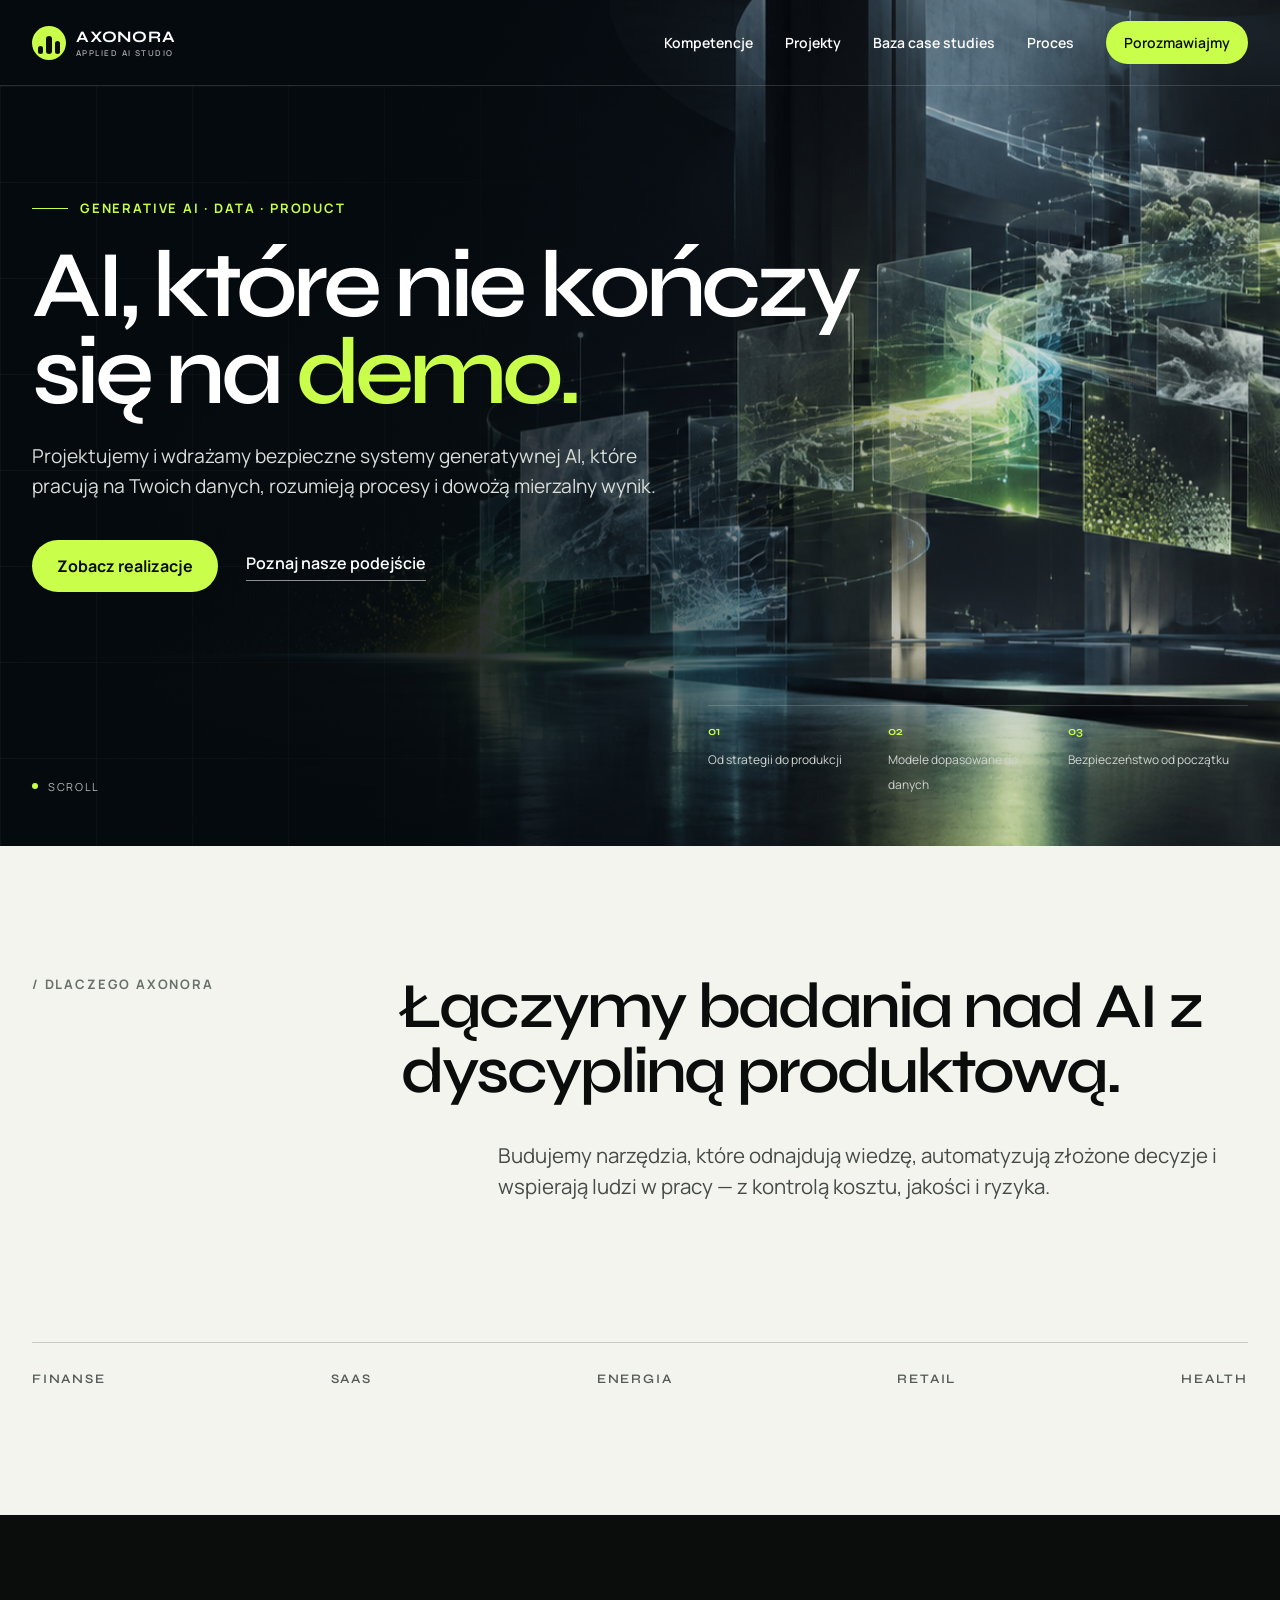
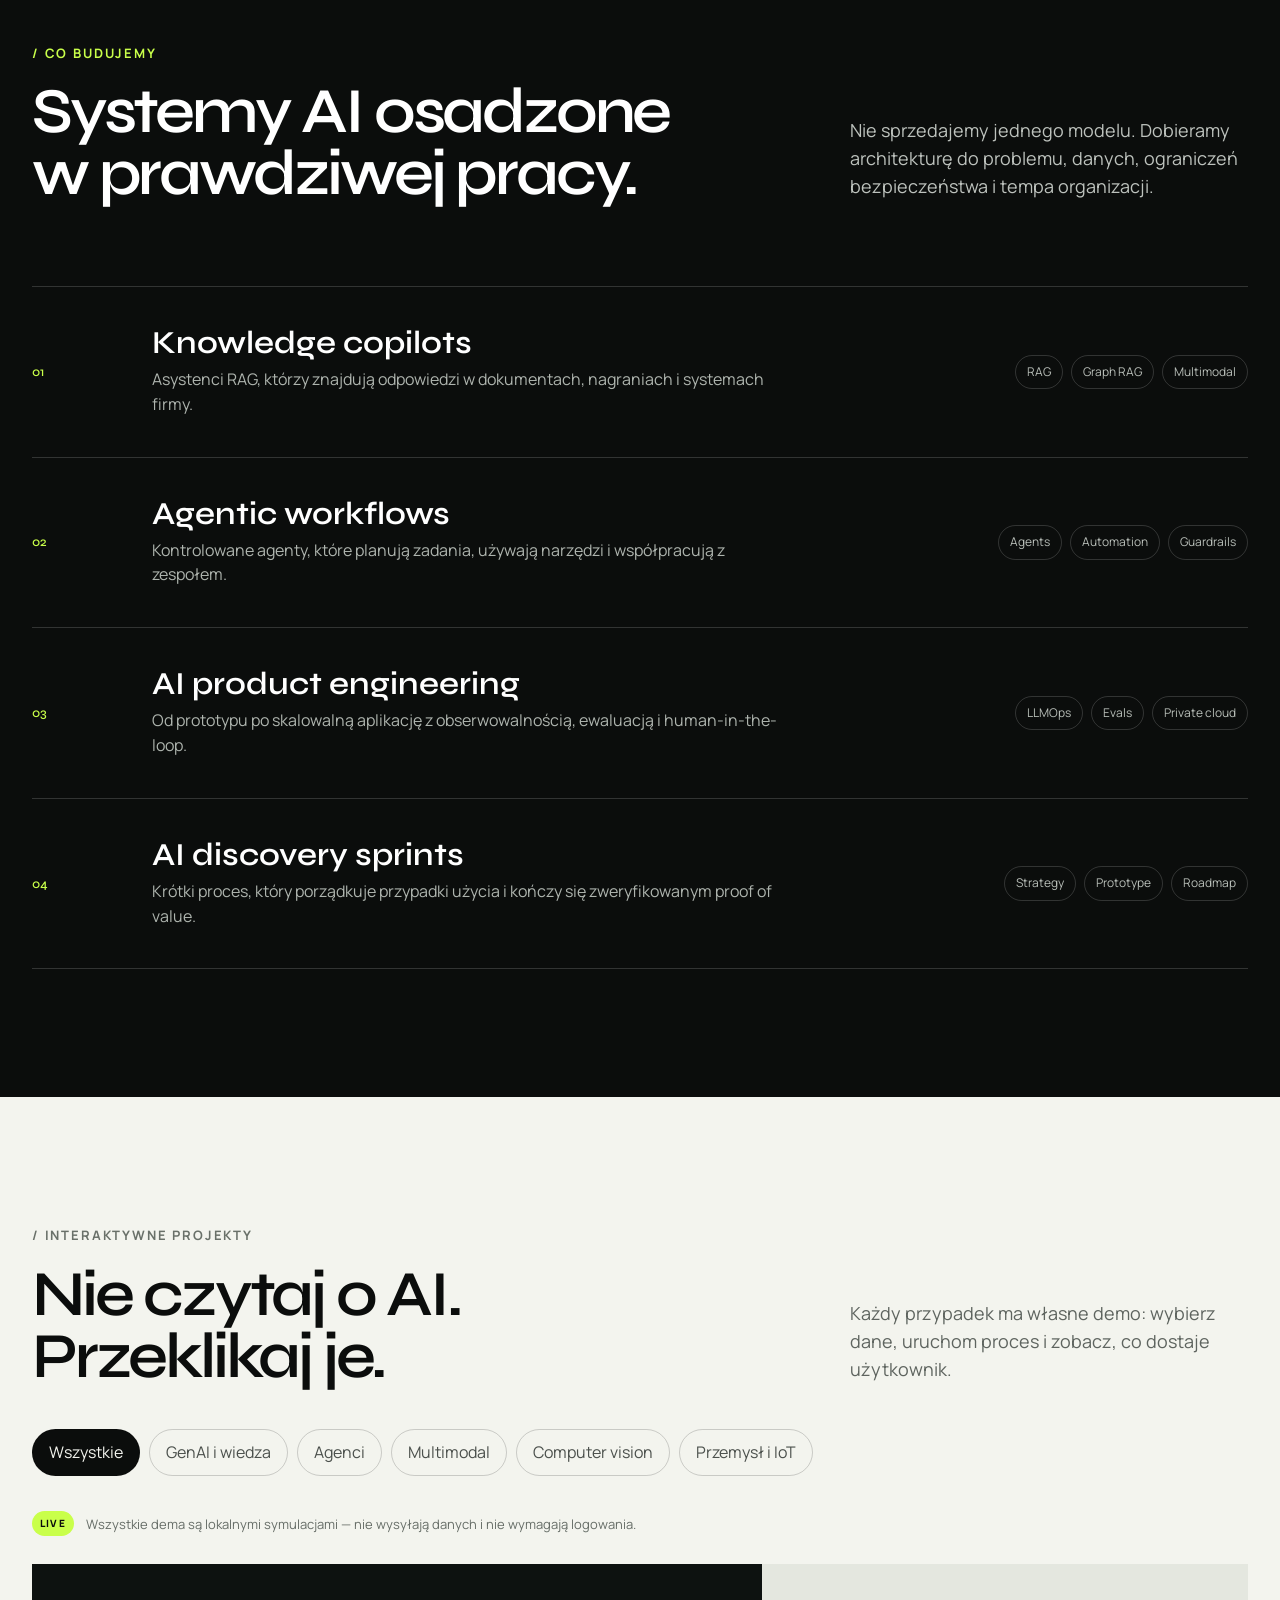
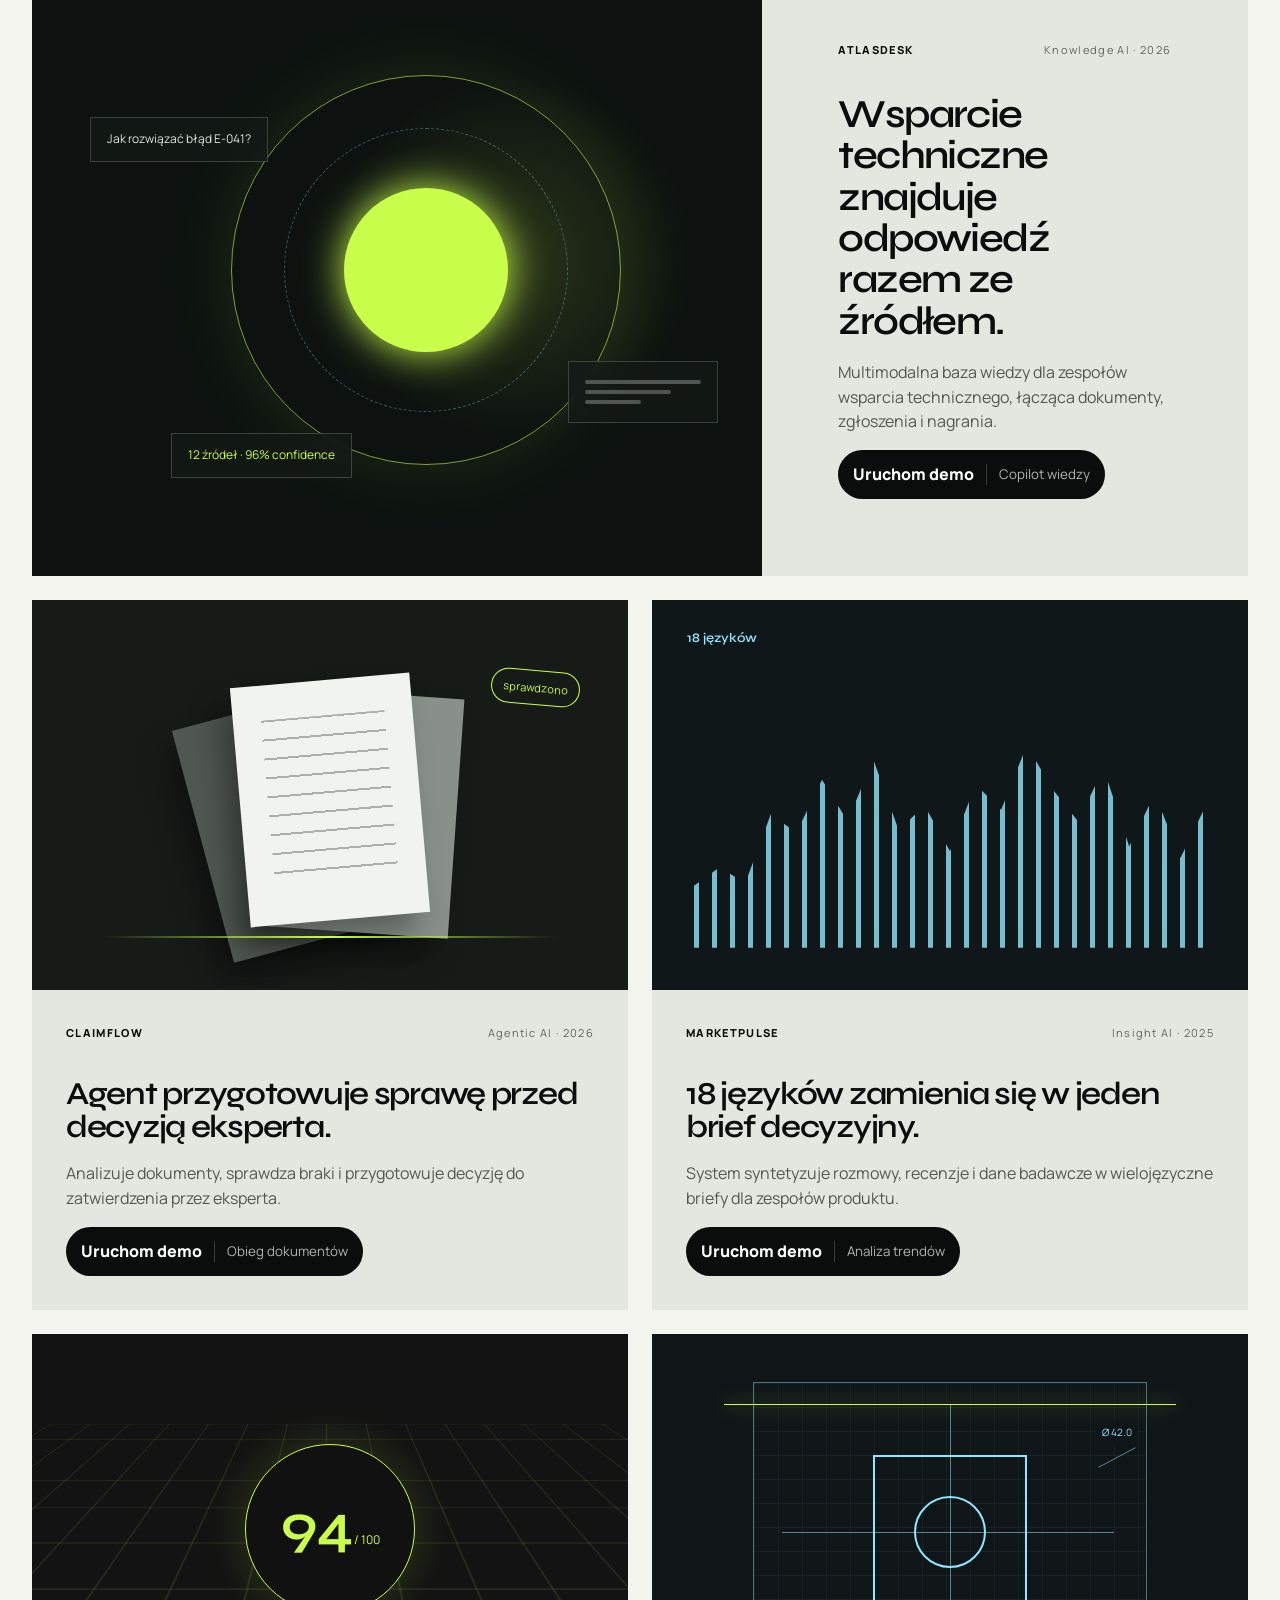
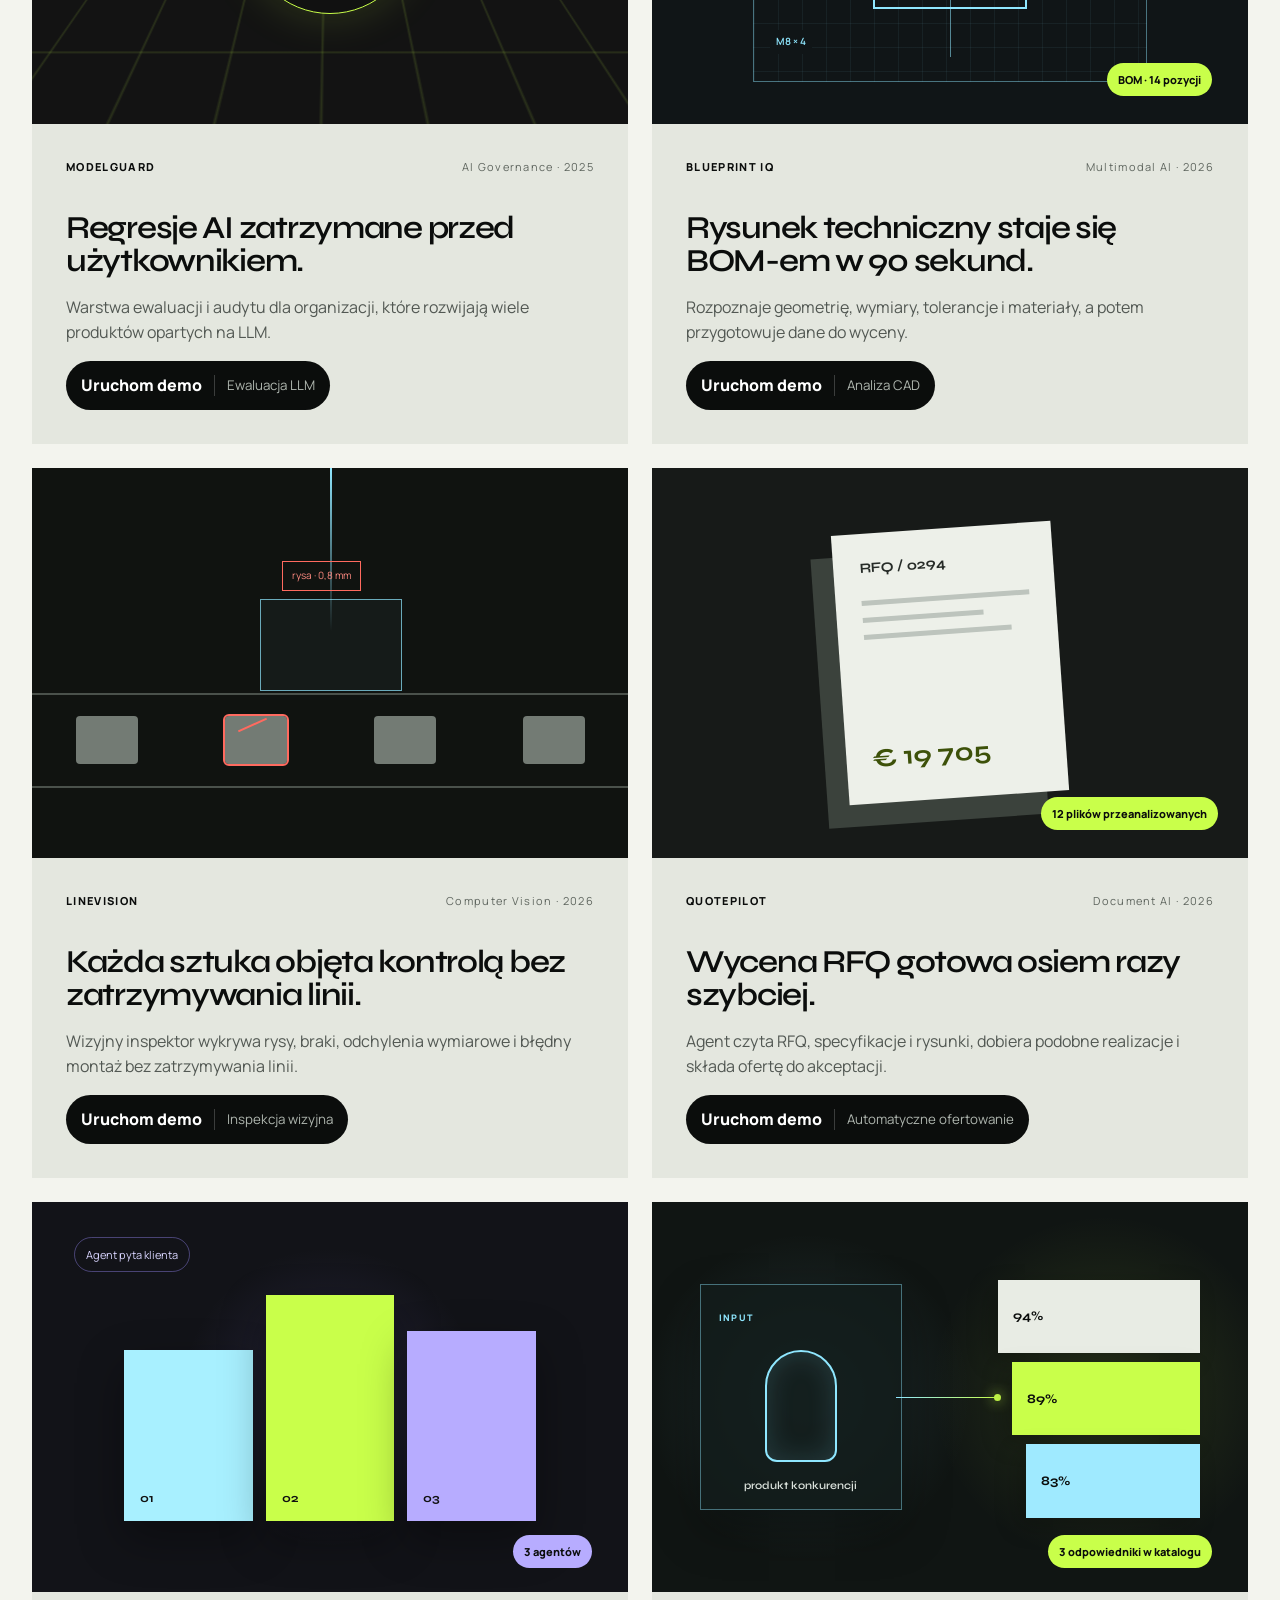
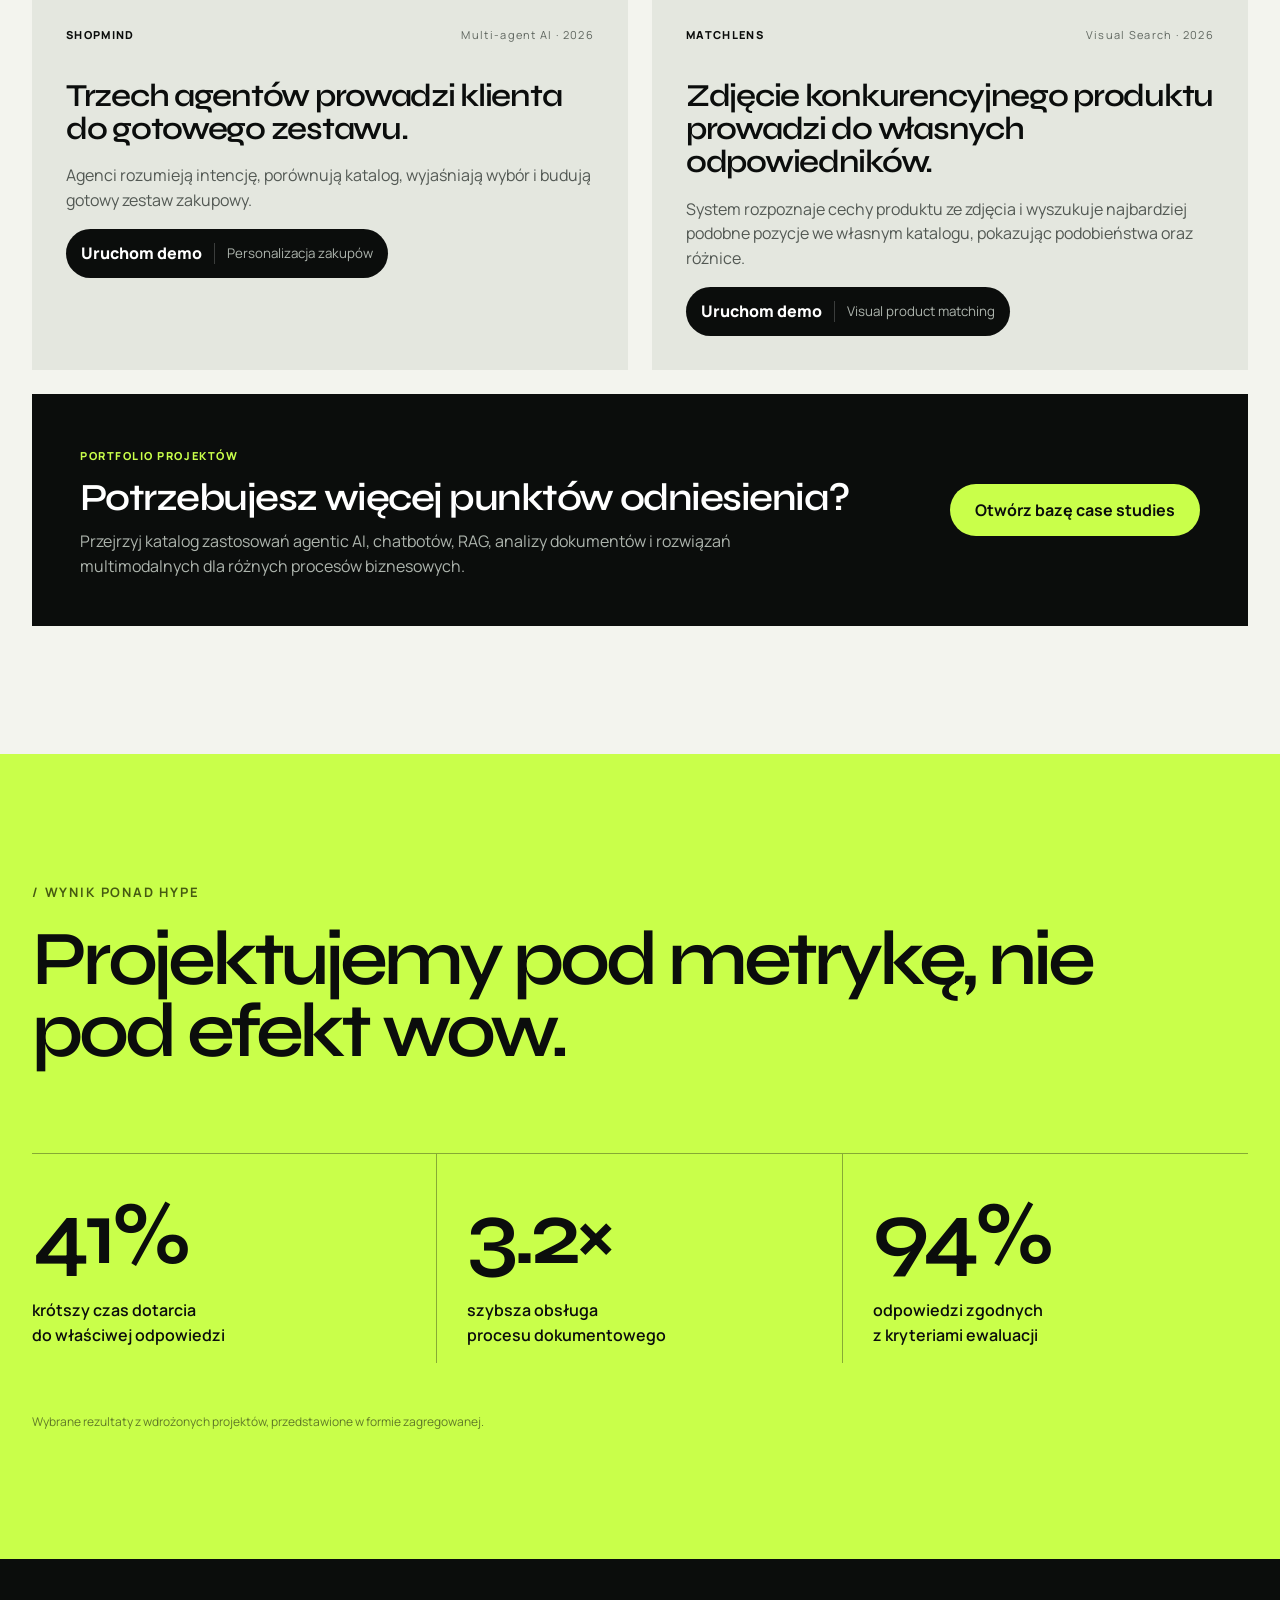
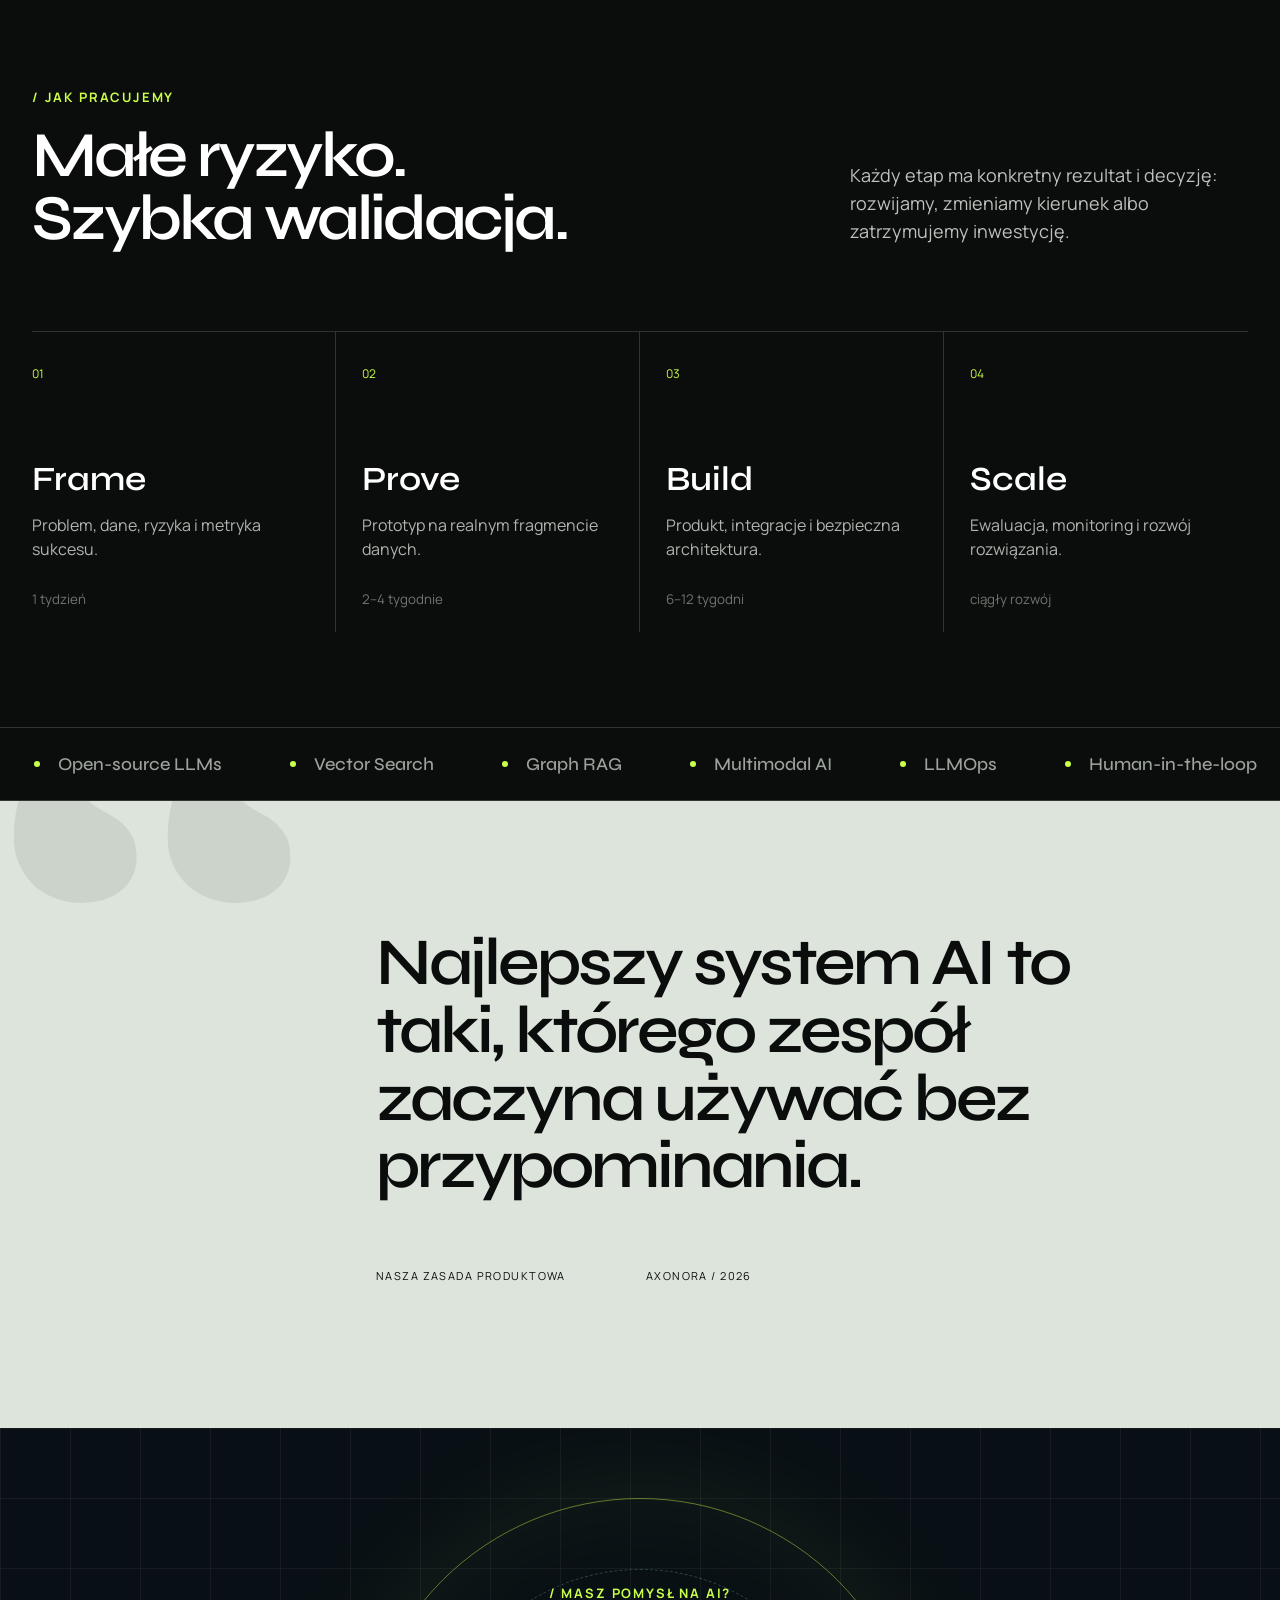
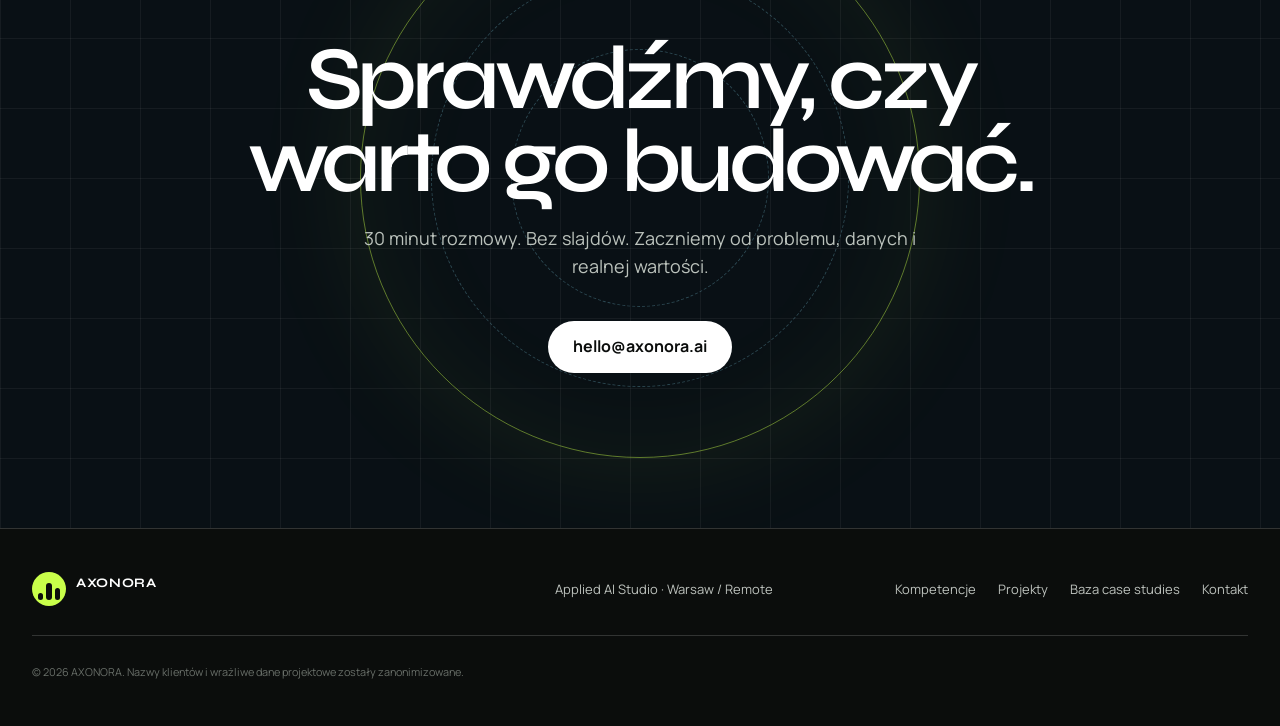
==== index.html @ bbd4395b "initial :)" ====
<!doctype html>
<html lang="pl">
  <head>
    <meta charset="UTF-8" />
    <meta name="viewport" content="width=device-width, initial-scale=1.0" />
    <meta
      name="description"
      content="AXONORA projektuje bezpieczne systemy generatywnej AI dla firm — od copilotów wiedzy po automatyzację procesów i rozwiązania multimodalne."
    />
    <meta name="theme-color" content="#0b0d0c" />
    <title>AXONORA — Applied AI Studio</title>
    <link rel="preconnect" href="https://fonts.googleapis.com" />
    <link rel="preconnect" href="https://fonts.gstatic.com" crossorigin />
    <link
      href="https://fonts.googleapis.com/css2?family=Manrope:wght@400;500;600;700&family=Syne:wght@500;600;700&display=swap"
      rel="stylesheet"
    />
    <link
      rel="icon"
      type="image/svg+xml"
      href="data:image/svg+xml,%3Csvg xmlns='http://www.w3.org/2000/svg' viewBox='0 0 64 64'%3E%3Crect width='64' height='64' rx='12' fill='%230b0d0c'/%3E%3Cpath d='M16 45 30 15h6l13 30h-9l-3-8H27l-3 8zm14-16h5l-2-7z' fill='%23c9ff4a'/%3E%3C/svg%3E"
    />
    <link rel="stylesheet" href="styles.css" />
    <script src="script.js" defer></script>
  </head>
  <body>
    <a class="skip-link" href="#main">Przejdź do treści</a>

    <header class="site-header" data-header>
      <a class="brand" href="#top" aria-label="AXONORA — strona główna">
        <span class="brand-mark" aria-hidden="true"><i></i><i></i><i></i></span>
        <span>AXONORA</span>
        <small>APPLIED AI STUDIO</small>
      </a>

      <button class="menu-toggle" type="button" aria-expanded="false" aria-controls="site-nav">
        <span class="sr-only">Otwórz menu</span>
        <span></span><span></span>
      </button>

      <nav class="site-nav" id="site-nav" aria-label="Główna nawigacja">
        <a href="#kompetencje">Kompetencje</a>
        <a href="#projekty">Projekty</a>
        <a href="case-studies/index.html">Baza case studies</a>
        <a href="#proces">Proces</a>
        <a class="nav-cta" href="#kontakt">Porozmawiajmy</a>
      </nav>
    </header>

    <main id="main">
      <section class="hero" id="top" aria-labelledby="hero-title">
        <div class="hero-image" aria-hidden="true"></div>
        <div class="hero-grid" aria-hidden="true"></div>
        <div class="hero-content">
          <p class="eyebrow"><span></span> Generative AI · Data · Product</p>
          <h1 id="hero-title">
            AI, które nie kończy się na <em>demo.</em>
          </h1>
          <p class="hero-lead">
            Projektujemy i wdrażamy bezpieczne systemy generatywnej AI, które pracują
            na Twoich danych, rozumieją procesy i dowożą mierzalny wynik.
          </p>
          <div class="hero-actions">
            <a class="button button-primary" href="#projekty">Zobacz realizacje</a>
            <a class="text-link" href="#kompetencje">Poznaj nasze podejście</a>
          </div>
        </div>
        <div class="hero-meta" aria-label="Najważniejsze informacje">
          <div><b>01</b><span>Od strategii do produkcji</span></div>
          <div><b>02</b><span>Modele dopasowane do danych</span></div>
          <div><b>03</b><span>Bezpieczeństwo od początku</span></div>
        </div>
        <a class="scroll-cue" href="#intro" aria-label="Przewiń do kolejnej sekcji">
          <span></span> Scroll
        </a>
      </section>

      <section class="intro section" id="intro">
        <div class="section-kicker reveal">/ Dlaczego AXONORA</div>
        <div class="intro-copy reveal">
          <h2>Łączymy badania nad AI z dyscypliną produktową.</h2>
          <p>
            Budujemy narzędzia, które odnajdują wiedzę, automatyzują złożone decyzje
            i wspierają ludzi w pracy — z kontrolą kosztu, jakości i ryzyka.
          </p>
        </div>
        <div class="sector-strip reveal" aria-label="Obsługiwane branże">
          <span>FINANSE</span><span>SAAS</span><span>ENERGIA</span><span>RETAIL</span><span>HEALTH</span>
        </div>
      </section>

      <section class="capabilities section section-dark" id="kompetencje">
        <div class="section-heading reveal">
          <div>
            <p class="section-kicker">/ Co budujemy</p>
            <h2>Systemy AI osadzone<br />w prawdziwej pracy.</h2>
          </div>
          <p>
            Nie sprzedajemy jednego modelu. Dobieramy architekturę do problemu,
            danych, ograniczeń bezpieczeństwa i tempa organizacji.
          </p>
        </div>

        <div class="capability-list">
          <article class="capability reveal">
            <div class="cap-number">01</div>
            <div>
              <h3>Knowledge copilots</h3>
              <p>Asystenci RAG, którzy znajdują odpowiedzi w dokumentach, nagraniach i systemach firmy.</p>
            </div>
            <ul aria-label="Technologie">
              <li>RAG</li><li>Graph RAG</li><li>Multimodal</li>
            </ul>
          </article>
          <article class="capability reveal">
            <div class="cap-number">02</div>
            <div>
              <h3>Agentic workflows</h3>
              <p>Kontrolowane agenty, które planują zadania, używają narzędzi i współpracują z zespołem.</p>
            </div>
            <ul aria-label="Technologie">
              <li>Agents</li><li>Automation</li><li>Guardrails</li>
            </ul>
          </article>
          <article class="capability reveal">
            <div class="cap-number">03</div>
            <div>
              <h3>AI product engineering</h3>
              <p>Od prototypu po skalowalną aplikację z obserwowalnością, ewaluacją i human-in-the-loop.</p>
            </div>
            <ul aria-label="Technologie">
              <li>LLMOps</li><li>Evals</li><li>Private cloud</li>
            </ul>
          </article>
          <article class="capability reveal">
            <div class="cap-number">04</div>
            <div>
              <h3>AI discovery sprints</h3>
              <p>Krótki proces, który porządkuje przypadki użycia i kończy się zweryfikowanym proof of value.</p>
            </div>
            <ul aria-label="Technologie">
              <li>Strategy</li><li>Prototype</li><li>Roadmap</li>
            </ul>
          </article>
        </div>
      </section>

      <section class="projects section" id="projekty">
        <div class="section-heading reveal">
          <div>
            <p class="section-kicker">/ Interaktywne projekty</p>
            <h2>Nie czytaj o AI.<br />Przeklikaj je.</h2>
          </div>
          <p>Każdy przypadek ma własne demo: wybierz dane, uruchom proces i zobacz, co dostaje użytkownik.</p>
        </div>

        <div class="filters reveal" role="group" aria-label="Filtry projektów">
          <button class="filter is-active" type="button" data-filter="all" aria-pressed="true">Wszystkie</button>
          <button class="filter" type="button" data-filter="knowledge" aria-pressed="false">GenAI i wiedza</button>
          <button class="filter" type="button" data-filter="automation" aria-pressed="false">Agenci</button>
          <button class="filter" type="button" data-filter="multimodal" aria-pressed="false">Multimodal</button>
          <button class="filter" type="button" data-filter="vision" aria-pressed="false">Computer vision</button>
          <button class="filter" type="button" data-filter="industrial" aria-pressed="false">Przemysł i IoT</button>
        </div>

        <div class="demo-note reveal"><span>LIVE</span> Wszystkie dema są lokalnymi symulacjami — nie wysyłają danych i nie wymagają logowania.</div>

        <div class="project-grid">
          <article class="project-card project-card-featured reveal" data-category="knowledge">
            <div class="project-visual visual-atlas" aria-hidden="true">
              <div class="visual-orbit"></div>
              <div class="visual-query">Jak rozwiązać błąd E-041?</div>
              <div class="visual-answer"><i></i><i></i><i></i></div>
              <div class="visual-source">12 źródeł · 96% confidence</div>
            </div>
            <div class="project-copy">
              <div class="project-meta"><span>ATLASDESK</span><span>Knowledge AI · 2026</span></div>
              <h3>Wsparcie techniczne znajduje odpowiedź razem ze źródłem.</h3>
              <p>Multimodalna baza wiedzy dla zespołów wsparcia technicznego, łącząca dokumenty, zgłoszenia i nagrania.</p>
              <button class="project-open" type="button" data-project="atlas"><span>Uruchom demo</span><small>Copilot wiedzy</small></button>
            </div>
          </article>

          <article class="project-card reveal" data-category="automation">
            <div class="project-visual visual-claim" aria-hidden="true">
              <div class="doc-stack"><i></i><i></i><i></i></div>
              <div class="flow-line"></div>
              <div class="approval">sprawdzono</div>
            </div>
            <div class="project-copy">
              <div class="project-meta"><span>CLAIMFLOW</span><span>Agentic AI · 2026</span></div>
              <h3>Agent przygotowuje sprawę przed decyzją eksperta.</h3>
              <p>Analizuje dokumenty, sprawdza braki i przygotowuje decyzję do zatwierdzenia przez eksperta.</p>
              <button class="project-open" type="button" data-project="claim"><span>Uruchom demo</span><small>Obieg dokumentów</small></button>
            </div>
          </article>

          <article class="project-card reveal" data-category="multimodal">
            <div class="project-visual visual-pulse" aria-hidden="true">
              <div class="pulse-bars"></div>
              <span>18 języków</span>
            </div>
            <div class="project-copy">
              <div class="project-meta"><span>MARKETPULSE</span><span>Insight AI · 2025</span></div>
              <h3>18 języków zamienia się w jeden brief decyzyjny.</h3>
              <p>System syntetyzuje rozmowy, recenzje i dane badawcze w wielojęzyczne briefy dla zespołów produktu.</p>
              <button class="project-open" type="button" data-project="pulse"><span>Uruchom demo</span><small>Analiza trendów</small></button>
            </div>
          </article>

          <article class="project-card reveal" data-category="knowledge automation">
            <div class="project-visual visual-guard" aria-hidden="true">
              <div class="guard-grid"></div>
              <div class="guard-score"><strong>94</strong><small>/ 100</small></div>
            </div>
            <div class="project-copy">
              <div class="project-meta"><span>MODELGUARD</span><span>AI Governance · 2025</span></div>
              <h3>Regresje AI zatrzymane przed użytkownikiem.</h3>
              <p>Warstwa ewaluacji i audytu dla organizacji, które rozwijają wiele produktów opartych na LLM.</p>
              <button class="project-open" type="button" data-project="guard"><span>Uruchom demo</span><small>Ewaluacja LLM</small></button>
            </div>
          </article>

          <article class="project-card reveal" data-category="multimodal industrial automation">
            <div class="project-visual visual-cad" aria-hidden="true">
              <div class="cad-sheet"><i></i><i></i><i></i><span>Ø 42.0</span><b>M8 × 4</b></div>
              <div class="cad-scan"></div>
              <div class="cad-badge">BOM · 14 pozycji</div>
            </div>
            <div class="project-copy">
              <div class="project-meta"><span>BLUEPRINT IQ</span><span>Multimodal AI · 2026</span></div>
              <h3>Rysunek techniczny staje się BOM-em w 90 sekund.</h3>
              <p>Rozpoznaje geometrię, wymiary, tolerancje i materiały, a potem przygotowuje dane do wyceny.</p>
              <button class="project-open" type="button" data-project="cad"><span>Uruchom demo</span><small>Analiza CAD</small></button>
            </div>
          </article>

          <article class="project-card reveal" data-category="vision industrial">
            <div class="project-visual visual-inspect" aria-hidden="true">
              <div class="camera-line"></div>
              <div class="conveyor"><i></i><i class="is-defect"></i><i></i><i></i></div>
              <div class="detect-box">rysa · 0,8 mm</div>
            </div>
            <div class="project-copy">
              <div class="project-meta"><span>LINEVISION</span><span>Computer Vision · 2026</span></div>
              <h3>Każda sztuka objęta kontrolą bez zatrzymywania linii.</h3>
              <p>Wizyjny inspektor wykrywa rysy, braki, odchylenia wymiarowe i błędny montaż bez zatrzymywania linii.</p>
              <button class="project-open" type="button" data-project="vision"><span>Uruchom demo</span><small>Inspekcja wizyjna</small></button>
            </div>
          </article>

          <article class="project-card reveal" data-category="automation multimodal industrial">
            <div class="project-visual visual-quote" aria-hidden="true">
              <div class="quote-doc"><b>RFQ / 0294</b><i></i><i></i><i></i><span>€ 19 705</span></div>
              <div class="quote-chip">12 plików przeanalizowanych</div>
            </div>
            <div class="project-copy">
              <div class="project-meta"><span>QUOTEPILOT</span><span>Document AI · 2026</span></div>
              <h3>Wycena RFQ gotowa osiem razy szybciej.</h3>
              <p>Agent czyta RFQ, specyfikacje i rysunki, dobiera podobne realizacje i składa ofertę do akceptacji.</p>
              <button class="project-open" type="button" data-project="quote"><span>Uruchom demo</span><small>Automatyczne ofertowanie</small></button>
            </div>
          </article>

          <article class="project-card reveal" data-category="automation knowledge">
            <div class="project-visual visual-commerce" aria-hidden="true">
              <div class="persona">Agent pyta klienta</div>
              <div class="product-stack"><i>01</i><i>02</i><i>03</i></div>
              <div class="match-pill">3 agentów</div>
            </div>
            <div class="project-copy">
              <div class="project-meta"><span>SHOPMIND</span><span>Multi-agent AI · 2026</span></div>
              <h3>Trzech agentów prowadzi klienta do gotowego zestawu.</h3>
              <p>Agenci rozumieją intencję, porównują katalog, wyjaśniają wybór i budują gotowy zestaw zakupowy.</p>
              <button class="project-open" type="button" data-project="commerce"><span>Uruchom demo</span><small>Personalizacja zakupów</small></button>
            </div>
          </article>

          <article class="project-card reveal" data-category="multimodal vision automation">
            <div class="project-visual visual-match" aria-hidden="true">
              <div class="match-input-card"><span>INPUT</span><i></i><b>produkt konkurencji</b></div>
              <div class="match-connector"></div>
              <div class="match-result-stack"><i>94%</i><i>89%</i><i>83%</i></div>
              <div class="match-badge">3 odpowiedniki w katalogu</div>
            </div>
            <div class="project-copy">
              <div class="project-meta"><span>MATCHLENS</span><span>Visual Search · 2026</span></div>
              <h3>Zdjęcie konkurencyjnego produktu prowadzi do własnych odpowiedników.</h3>
              <p>System rozpoznaje cechy produktu ze zdjęcia i wyszukuje najbardziej podobne pozycje we własnym katalogu, pokazując podobieństwa oraz różnice.</p>
              <button class="project-open" type="button" data-project="match"><span>Uruchom demo</span><small>Visual product matching</small></button>
            </div>
          </article>
        </div>

        <div class="case-library-cta reveal">
          <div>
            <span>PORTFOLIO PROJEKTÓW</span>
            <h3>Potrzebujesz więcej punktów odniesienia?</h3>
            <p>Przejrzyj katalog zastosowań agentic AI, chatbotów, RAG, analizy dokumentów i rozwiązań multimodalnych dla różnych procesów biznesowych.</p>
          </div>
          <a class="button button-primary" href="case-studies/index.html">Otwórz bazę case studies</a>
        </div>
      </section>

      <section class="metrics section section-acid" aria-labelledby="metrics-title">
        <p class="section-kicker reveal">/ Wynik ponad hype</p>
        <h2 id="metrics-title" class="reveal">Projektujemy pod metrykę, nie pod efekt wow.</h2>
        <div class="metric-grid">
          <div class="metric reveal"><strong data-count="41" data-suffix="%">0</strong><span>krótszy czas dotarcia<br />do właściwej odpowiedzi</span></div>
          <div class="metric reveal"><strong data-count="3.2" data-suffix="×">0</strong><span>szybsza obsługa<br />procesu dokumentowego</span></div>
          <div class="metric reveal"><strong data-count="94" data-suffix="%">0</strong><span>odpowiedzi zgodnych<br />z kryteriami ewaluacji</span></div>
        </div>
        <p class="metrics-note">Wybrane rezultaty z wdrożonych projektów, przedstawione w formie zagregowanej.</p>
      </section>

      <section class="process section section-dark" id="proces">
        <div class="section-heading reveal">
          <div>
            <p class="section-kicker">/ Jak pracujemy</p>
            <h2>Małe ryzyko.<br />Szybka walidacja.</h2>
          </div>
          <p>Każdy etap ma konkretny rezultat i decyzję: rozwijamy, zmieniamy kierunek albo zatrzymujemy inwestycję.</p>
        </div>

        <ol class="process-track">
          <li class="reveal"><span>01</span><h3>Frame</h3><p>Problem, dane, ryzyka i metryka sukcesu.</p><small>1 tydzień</small></li>
          <li class="reveal"><span>02</span><h3>Prove</h3><p>Prototyp na realnym fragmencie danych.</p><small>2–4 tygodnie</small></li>
          <li class="reveal"><span>03</span><h3>Build</h3><p>Produkt, integracje i bezpieczna architektura.</p><small>6–12 tygodni</small></li>
          <li class="reveal"><span>04</span><h3>Scale</h3><p>Ewaluacja, monitoring i rozwój rozwiązania.</p><small>ciągły rozwój</small></li>
        </ol>

        <div class="tech-marquee" aria-label="Technologie">
          <div>
            <span>Open-source LLMs</span><span>Vector Search</span><span>Graph RAG</span><span>Multimodal AI</span><span>LLMOps</span><span>Human-in-the-loop</span>
            <span aria-hidden="true">Open-source LLMs</span><span aria-hidden="true">Vector Search</span><span aria-hidden="true">Graph RAG</span><span aria-hidden="true">Multimodal AI</span><span aria-hidden="true">LLMOps</span><span aria-hidden="true">Human-in-the-loop</span>
          </div>
        </div>
      </section>

      <section class="quote section">
        <div class="quote-mark" aria-hidden="true">“</div>
        <blockquote class="reveal">
          <p>Najlepszy system AI to taki, którego zespół zaczyna używać bez przypominania.</p>
          <footer>
            <span>NASZA ZASADA PRODUKTOWA</span>
            <span>AXONORA / 2026</span>
          </footer>
        </blockquote>
      </section>

      <section class="contact section" id="kontakt">
        <div class="contact-orb" aria-hidden="true"></div>
        <p class="section-kicker reveal">/ Masz pomysł na AI?</p>
        <h2 class="reveal">Sprawdźmy, czy<br />warto go budować.</h2>
        <p class="contact-lead reveal">30 minut rozmowy. Bez slajdów. Zaczniemy od problemu, danych i realnej wartości.</p>
        <a class="button button-light reveal" href="mailto:hello@axonora.ai?subject=Projekt%20AI">hello@axonora.ai</a>
      </section>
    </main>

    <footer class="site-footer">
      <a class="brand brand-footer" href="#top" aria-label="AXONORA — do góry strony">
        <span class="brand-mark" aria-hidden="true"><i></i><i></i><i></i></span>
        <span>AXONORA</span>
      </a>
      <p>Applied AI Studio · Warsaw / Remote</p>
      <div><a href="#kompetencje">Kompetencje</a><a href="#projekty">Projekty</a><a href="case-studies/index.html">Baza case studies</a><a href="mailto:hello@axonora.ai">Kontakt</a></div>
      <small>© <span data-year></span> AXONORA. Nazwy klientów i wrażliwe dane projektowe zostały zanonimizowane.</small>
    </footer>

    <dialog class="project-dialog" aria-labelledby="dialog-title">
      <button class="dialog-close" type="button" aria-label="Zamknij demo">×</button>
      <div class="dialog-shell">
        <aside class="dialog-story">
          <div class="dialog-label">CASE STUDY</div>
          <div class="dialog-product" data-dialog-product></div>
          <h2 id="dialog-title"></h2>
          <p class="dialog-client" data-dialog-client></p>
          <p class="dialog-summary"></p>
          <div class="dialog-impact"><span>REZULTAT PROJEKTU</span><strong data-dialog-result></strong></div>
          <button class="demo-jump" type="button">Przejdź do interaktywnego demo</button>
          <div class="dialog-columns">
            <div><span>WYZWANIE</span><p data-dialog-challenge></p></div>
            <div><span>PODEJŚCIE</span><p data-dialog-solution></p></div>
          </div>
          <article class="case-narrative" data-dialog-story></article>
          <div class="dialog-tech-label">TECHNOLOGIE I MECHANIZMY</div>
          <div class="dialog-tags" data-dialog-tags></div>
        </aside>
        <section class="demo-workspace" aria-label="Obszar demonstracyjny">
          <div class="demo-workspace-head">
            <div><span class="demo-live-dot"></span> DEMO LOKALNE</div>
            <small>Symulacja · bez wysyłania danych</small>
          </div>
          <div class="demo-stage" data-demo-stage></div>
        </section>
      </div>
    </dialog>
  </body>
</html>
---- styles.css ----
:root {
  --ink: #0b0d0c;
  --ink-2: #141715;
  --paper: #f3f4ee;
  --white: #ffffff;
  --muted: #a9aea9;
  --line: rgba(255, 255, 255, 0.16);
  --line-dark: rgba(11, 13, 12, 0.18);
  --acid: #c9ff4a;
  --cyan: #8fe7ff;
  --violet: #9b8cff;
  --display: "Syne", sans-serif;
  --body: "Manrope", sans-serif;
  --page: min(1440px, calc(100vw - 64px));
}

* { box-sizing: border-box; }
html { scroll-behavior: smooth; overflow-x: clip; }
body {
  margin: 0;
  color: var(--ink);
  background: var(--paper);
  font-family: var(--body);
  font-size: 16px;
  line-height: 1.55;
  overflow-x: hidden;
}
body.menu-open { overflow: hidden; }
button, a { -webkit-tap-highlight-color: transparent; }
button { font: inherit; }
a { color: inherit; text-decoration: none; }
p, h1, h2, h3, blockquote { margin-top: 0; }
.sr-only { position: absolute; width: 1px; height: 1px; padding: 0; margin: -1px; overflow: hidden; clip: rect(0,0,0,0); white-space: nowrap; border: 0; }
.skip-link { position: fixed; top: 10px; left: 10px; z-index: 999; padding: 10px 16px; background: var(--acid); transform: translateY(-150%); }
.skip-link:focus { transform: translateY(0); }

.site-header {
  position: fixed;
  inset: 0 0 auto;
  z-index: 100;
  height: 86px;
  display: flex;
  align-items: center;
  justify-content: space-between;
  padding: 0 max(32px, calc((100vw - 1440px) / 2));
  color: var(--white);
  border-bottom: 1px solid rgba(255,255,255,.14);
  transition: background .3s, color .3s, height .3s, border-color .3s;
}
.site-header.is-scrolled { height: 68px; color: var(--ink); background: rgba(243,244,238,.94); backdrop-filter: blur(16px); border-color: var(--line-dark); }
.brand { display: grid; grid-template-columns: 34px auto; grid-template-rows: 20px 11px; column-gap: 10px; align-items: center; font-family: var(--display); font-weight: 700; letter-spacing: .05em; }
.brand > span:nth-child(2) { line-height: 1; }
.brand small { grid-column: 2; font: 600 8px/1 var(--body); letter-spacing: .18em; opacity: .65; }
.brand-mark { grid-row: 1 / 3; width: 34px; height: 34px; display: grid; grid-template-columns: repeat(3, 1fr); align-items: end; gap: 3px; padding: 6px; background: var(--acid); border-radius: 50%; }
.brand-mark i { display: block; background: var(--ink); border-radius: 4px; }
.brand-mark i:nth-child(1) { height: 35%; }.brand-mark i:nth-child(2) { height: 80%; }.brand-mark i:nth-child(3) { height: 55%; }
.site-nav { display: flex; align-items: center; gap: 32px; font-size: 14px; font-weight: 600; }
.site-nav a { position: relative; }
.site-nav a:not(.nav-cta)::after { content: ""; position: absolute; left: 0; right: 100%; bottom: -6px; height: 1px; background: currentColor; transition: right .25s; }
.site-nav a:hover::after, .site-nav a:focus-visible::after { right: 0; }
.nav-cta { padding: 11px 18px; color: var(--ink); background: var(--acid); border-radius: 999px; }
.menu-toggle { display: none; border: 0; background: transparent; color: inherit; }

.hero { position: relative; min-height: 790px; height: min(94vh, 940px); color: var(--white); background: #091015; overflow: hidden; }
.hero-image { position: absolute; inset: 0; background: linear-gradient(90deg, rgba(5,10,14,.98) 0%, rgba(5,10,14,.86) 37%, rgba(5,10,14,.15) 74%), url("assets/ai-lattice-hero.png") center/cover no-repeat; transform: scale(1.025); animation: hero-in 1.4s cubic-bezier(.2,.8,.2,1) both; }
.hero-grid { position: absolute; inset: 86px 0 0; opacity: .13; background-image: linear-gradient(rgba(255,255,255,.3) 1px, transparent 1px), linear-gradient(90deg, rgba(255,255,255,.3) 1px, transparent 1px); background-size: 96px 96px; mask-image: linear-gradient(90deg, #000, transparent 60%); }
.hero-content { position: relative; z-index: 2; width: var(--page); margin: 0 auto; padding-top: clamp(180px, 22vh, 250px); }
.eyebrow, .section-kicker { font-size: 13px; font-weight: 700; letter-spacing: .14em; text-transform: uppercase; }
.eyebrow { display: flex; align-items: center; gap: 12px; color: var(--acid); }
.eyebrow span { width: 36px; height: 1px; background: currentColor; }
.hero h1 { max-width: 900px; margin: 24px 0 26px; font: 600 clamp(56px, 7.4vw, 112px)/.92 var(--display); letter-spacing: -.055em; }
.hero h1 em { color: var(--acid); font-style: normal; }
.hero-lead { max-width: 640px; color: #d8ddd8; font-size: clamp(17px, 1.5vw, 21px); }
.hero-actions { display: flex; align-items: center; gap: 28px; margin-top: 38px; }
.button { display: inline-flex; align-items: center; justify-content: center; min-height: 52px; padding: 0 24px; border: 1px solid transparent; border-radius: 999px; font-weight: 700; transition: transform .2s, background .2s, color .2s; }
.button:hover { transform: translateY(-2px); }
.button-primary { color: var(--ink); background: var(--acid); }
.button-primary:hover { background: var(--white); }
.text-link { padding-bottom: 4px; border-bottom: 1px solid rgba(255,255,255,.55); font-weight: 600; }
.hero-meta { position: absolute; z-index: 2; right: max(32px, calc((100vw - 1440px) / 2)); bottom: 50px; display: grid; grid-template-columns: repeat(3, 180px); border-top: 1px solid var(--line); }
.hero-meta div { padding: 18px 18px 0 0; }
.hero-meta b { display: block; margin-bottom: 8px; color: var(--acid); font: 600 12px var(--display); }
.hero-meta span { color: #d0d4d0; font-size: 12px; line-height: 1.4; }
.scroll-cue { position: absolute; z-index: 2; left: max(32px, calc((100vw - 1440px) / 2)); bottom: 51px; display: flex; align-items: center; gap: 10px; color: #b4bab5; font-size: 11px; letter-spacing: .15em; text-transform: uppercase; }
.scroll-cue span { width: 6px; height: 6px; background: var(--acid); border-radius: 50%; animation: blink 1.8s infinite; }

.section { padding: 128px max(32px, calc((100vw - 1440px) / 2)); }
.section-dark { color: var(--white); background: var(--ink); }
.section-kicker { color: #697069; }
.section-dark .section-kicker { color: var(--acid); }
.intro { display: grid; grid-template-columns: .55fr 1.45fr; gap: 48px; }
.intro-copy h2 { max-width: 950px; margin-bottom: 35px; font: 600 clamp(42px, 5vw, 76px)/1.02 var(--display); letter-spacing: -.045em; }
.intro-copy p { max-width: 750px; margin-left: auto; font-size: clamp(18px, 1.6vw, 22px); color: #464b47; }
.sector-strip { grid-column: 1 / -1; display: flex; justify-content: space-between; margin-top: 70px; padding-top: 28px; border-top: 1px solid var(--line-dark); color: #555b56; font: 600 13px var(--display); letter-spacing: .14em; }

.section-heading { display: grid; grid-template-columns: 1.3fr .7fr; gap: 80px; align-items: end; margin-bottom: 80px; }
.section-heading h2 { margin: 18px 0 0; font: 600 clamp(44px, 5vw, 76px)/.98 var(--display); letter-spacing: -.05em; }
.section-heading > p { max-width: 530px; margin-bottom: 5px; color: #bdc2bd; font-size: 18px; }
.projects .section-heading > p { color: #5e645f; }
.capability-list { border-top: 1px solid var(--line); }
.capability { display: grid; grid-template-columns: 90px 1fr .7fr; gap: 30px; align-items: center; padding: 40px 0; border-bottom: 1px solid var(--line); transition: padding .3s, background .3s; }
.capability:hover { padding-left: 20px; padding-right: 20px; background: rgba(255,255,255,.035); }
.cap-number { color: var(--acid); font: 500 13px var(--display); }
.capability h3 { margin-bottom: 8px; font: 600 clamp(25px, 2.5vw, 38px)/1 var(--display); }
.capability p { max-width: 680px; margin-bottom: 0; color: #aeb4ae; }
.capability ul { display: flex; justify-content: flex-end; flex-wrap: wrap; gap: 8px; margin: 0; padding: 0; list-style: none; }
.capability li, .dialog-tags span { padding: 7px 11px; border: 1px solid var(--line); border-radius: 999px; color: #b8beb8; font-size: 12px; }

.projects { background: var(--paper); }
.filters { display: flex; gap: 9px; margin: -40px 0 35px; }
.filters { scrollbar-width:none; }
.filters::-webkit-scrollbar { display:none; }
.filter { padding: 10px 16px; border: 1px solid var(--line-dark); border-radius: 999px; color: #4b504c; background: transparent; cursor: pointer; transition: .2s; }
.filter:hover, .filter.is-active { color: var(--paper); background: var(--ink); }
.demo-note { display:flex; align-items:center; gap:12px; margin:0 0 28px; color:#666d67; font-size:13px; }
.demo-note span { padding:5px 8px; color:var(--ink); background:var(--acid); border-radius:999px; font-size:10px; font-weight:800; letter-spacing:.12em; }
.project-grid { display: grid; grid-template-columns: repeat(2, 1fr); gap: 24px; }
.project-card { min-width: 0; background: #e4e7df; transition: opacity .25s, transform .25s; }
.project-card[hidden] { display: none; }
.project-card-featured { grid-column: 1 / -1; display: grid; grid-template-columns: 1.2fr .8fr; }
.project-visual { position: relative; min-height: 390px; overflow: hidden; background: #151917; }
.project-card-featured .project-visual { min-height: 510px; }
.project-copy { padding: 34px; }
.project-card-featured .project-copy { display: flex; flex-direction: column; justify-content: center; padding: clamp(42px, 6vw, 86px); }
.project-meta { display: flex; justify-content: space-between; gap: 18px; margin-bottom: 36px; color: #5f665f; font-size: 11px; letter-spacing: .12em; }
.project-meta span:first-child { color: var(--ink); font-weight: 800; }
.project-copy h3 { max-width: 700px; margin-bottom: 18px; font: 600 clamp(28px, 3.1vw, 48px)/1.04 var(--display); letter-spacing: -.04em; }
.project-card:not(.project-card-featured) h3 { font-size: clamp(27px, 2.5vw, 38px); }
.project-copy p { color: #525853; }
.project-open { display:flex; align-items:center; gap:12px; width:fit-content; margin-top:auto; padding:12px 15px; color:var(--white); border:0; border-radius:999px; background:var(--ink); cursor:pointer; transition:background .2s,color .2s,transform .2s; }
.project-open span { font-weight:800; }
.project-open small { padding-left:12px; color:#aeb5ae; border-left:1px solid rgba(255,255,255,.2); }
.project-open:hover { color:var(--ink); background:var(--acid); transform:translateY(-2px); }
.project-open:hover small { color:#42530e; border-color:rgba(11,13,12,.2); }
.case-library-cta { display:grid; grid-template-columns:minmax(0,1fr) auto; gap:48px; align-items:center; margin-top:24px; padding:48px; color:var(--white); background:var(--ink); }
.case-library-cta span { color:var(--acid); font-size:11px; font-weight:800; letter-spacing:.14em; }
.case-library-cta h3 { margin:12px 0 10px; font:600 clamp(28px,3vw,44px)/1.05 var(--display); letter-spacing:-.04em; }
.case-library-cta p { max-width:760px; margin:0; color:#aeb5ae; }
.case-library-cta .button { white-space:nowrap; }
.visual-atlas { background: radial-gradient(circle at 66% 48%, rgba(201,255,74,.15), transparent 31%), #0d1210; }
.visual-orbit { position: absolute; width: 390px; height: 390px; top: 50%; left: 54%; transform: translate(-50%,-50%); border: 1px solid rgba(201,255,74,.6); border-radius: 50%; box-shadow: 0 0 70px rgba(201,255,74,.1); }
.visual-orbit::before, .visual-orbit::after { content: ""; position: absolute; inset: 52px; border: 1px dashed rgba(143,231,255,.35); border-radius: 50%; }
.visual-orbit::after { inset: 112px; background: var(--acid); border: 0; box-shadow: 0 0 40px var(--acid); }
.visual-query, .visual-answer, .visual-source { position: absolute; padding: 12px 16px; border: 1px solid rgba(255,255,255,.18); color: #dfe6df; background: rgba(21,26,23,.76); backdrop-filter: blur(10px); font-size: 12px; }
.visual-query { top: 25%; left: 8%; }.visual-answer { right: 6%; bottom: 25%; width: 150px; }.visual-source { left: 19%; bottom: 16%; color: var(--acid); }
.visual-answer i { display: block; width: 100%; height: 4px; margin: 6px 0; background: rgba(255,255,255,.26); border-radius: 2px; }.visual-answer i:nth-child(2){width:74%}.visual-answer i:nth-child(3){width:48%}
.visual-claim { background: #171b18; }
.doc-stack { position: absolute; top: 80px; left: 50%; width: 180px; height: 240px; transform: translateX(-50%) rotate(-5deg); }
.doc-stack i { position: absolute; inset: 0; display: block; background: #f1f4ee; box-shadow: -15px 18px 30px rgba(0,0,0,.35); }
.doc-stack i:nth-child(1){ transform: translate(-42px,20px) rotate(-10deg); background:#515851 }.doc-stack i:nth-child(2){ transform: translate(35px,16px) rotate(9deg); background:#889089 }.doc-stack i:nth-child(3)::after { content:""; position:absolute; inset:35px 28px; background:repeating-linear-gradient(#aab1a9 0 2px, transparent 2px 19px); }
.flow-line { position: absolute; height: 2px; left: 12%; right: 12%; bottom: 52px; background: linear-gradient(90deg, transparent, var(--acid), transparent); }
.approval { position:absolute; right:8%; top:18%; padding:8px 11px; color:var(--acid); border:1px solid var(--acid); border-radius:999px; font-size:11px; transform:rotate(5deg); }
.visual-pulse { display:flex; align-items:flex-end; padding:42px; background:#101719; }
.pulse-bars { width:100%; height:230px; background: repeating-linear-gradient(90deg, var(--cyan) 0 5px, transparent 5px 18px); clip-path: polygon(0 73%, 5% 65%, 10% 72%, 15% 42%, 20% 50%, 25% 27%, 30% 45%, 35% 18%, 40% 49%, 45% 38%, 50% 58%, 55% 29%, 60% 40%, 65% 12%, 70% 31%, 75% 45%, 80% 22%, 85% 56%, 90% 33%, 95% 61%, 100% 38%, 100% 100%, 0 100%); opacity:.8; }
.visual-pulse span { position:absolute; top:30px; left:35px; color:var(--cyan); font:600 13px var(--display); }
.visual-guard { background:#131313; }
.guard-grid { position:absolute; inset:0; background-image:linear-gradient(rgba(201,255,74,.12) 1px,transparent 1px),linear-gradient(90deg,rgba(201,255,74,.12) 1px,transparent 1px); background-size:42px 42px; transform:perspective(400px) rotateX(55deg) scale(1.5); }
.guard-score { position:absolute; top:50%; left:50%; width:170px; height:170px; transform:translate(-50%,-50%); display:flex; align-items:baseline; justify-content:center; padding-top:45px; color:var(--acid); border:1px solid var(--acid); border-radius:50%; background:#111; box-shadow:0 0 45px rgba(201,255,74,.17); }
.guard-score strong{font:600 58px var(--display)}.guard-score small{font-size:12px}
.visual-cad { background:#101517; }
.cad-sheet { position:absolute; inset:48px 17% 42px; color:#90e8ff; border:1px solid rgba(143,231,255,.45); background:linear-gradient(rgba(143,231,255,.06) 1px,transparent 1px),linear-gradient(90deg,rgba(143,231,255,.06) 1px,transparent 1px); background-size:24px 24px; }
.cad-sheet::before { content:""; position:absolute; width:150px; height:150px; left:50%; top:50%; border:2px solid var(--cyan); transform:translate(-50%,-50%); }
.cad-sheet::after { content:""; position:absolute; width:68px; height:68px; left:50%; top:50%; border:2px solid var(--cyan); border-radius:50%; transform:translate(-50%,-50%); }
.cad-sheet i { position:absolute; background:var(--cyan); opacity:.55; }.cad-sheet i:nth-child(1){width:1px;height:85%;left:50%;top:7%}.cad-sheet i:nth-child(2){height:1px;width:85%;left:7%;top:50%}.cad-sheet i:nth-child(3){width:42px;height:1px;right:2%;top:25%;transform:rotate(-28deg)}
.cad-sheet span,.cad-sheet b { position:absolute; padding:4px 6px; color:var(--cyan); background:#101517; font-size:10px; }.cad-sheet span{top:13%;right:2%}.cad-sheet b{bottom:9%;left:4%;font-weight:600}
.cad-scan { position:absolute; left:12%; right:12%; top:18%; height:1px; background:var(--acid); box-shadow:0 0 18px var(--acid); animation:cad-scan 3s ease-in-out infinite alternate; }
.cad-badge,.quote-chip,.match-pill { position:absolute; right:6%; bottom:7%; padding:8px 11px; color:var(--ink); background:var(--acid); border-radius:999px; font-size:11px; font-weight:800; }
.visual-inspect { background:#101310; }
.camera-line { position:absolute; left:50%; top:0; width:2px; height:42%; background:linear-gradient(var(--cyan),transparent); }.camera-line::after{content:"";position:absolute;left:-70px;top:80%;width:140px;height:90px;border:1px solid rgba(143,231,255,.7);background:rgba(143,231,255,.04)}
.conveyor { position:absolute; left:0; right:0; bottom:70px; display:flex; justify-content:space-around; align-items:center; height:95px; border-top:2px solid #4a514b; border-bottom:2px solid #4a514b; }
.conveyor i { display:block; width:62px; height:48px; background:#737b74; border-radius:4px; }.conveyor .is-defect{position:relative;outline:2px solid #ff6a5f}.conveyor .is-defect::after{content:"";position:absolute;left:12px;top:8px;width:31px;height:2px;background:#ff6a5f;transform:rotate(-24deg)}
.detect-box { position:absolute; left:42%; top:24%; padding:6px 9px; color:#ff8b81; border:1px solid #ff6a5f; font-size:10px; }
.visual-quote { background:#171a18; }
.quote-doc { position:absolute; left:50%; top:50%; width:220px; height:270px; padding:26px; color:#272c28; background:#edf0e9; box-shadow:-22px 22px 0 #3b423c; transform:translate(-50%,-50%) rotate(-4deg); }.quote-doc b{display:block;margin-bottom:24px;font:700 14px var(--display)}.quote-doc i{display:block;height:5px;margin:12px 0;background:#bdc4bd}.quote-doc i:nth-of-type(2){width:72%}.quote-doc i:nth-of-type(3){width:88%}.quote-doc span{position:absolute;left:26px;bottom:30px;color:#3d5109;font:700 26px var(--display)}
.quote-chip { right:5%; bottom:7%; }
.visual-commerce { background:radial-gradient(circle at 50% 50%,rgba(155,140,255,.16),transparent 42%),#121318; }
.persona { position:absolute; left:7%; top:9%; padding:8px 11px;color:#d9d5ff;border:1px solid rgba(155,140,255,.4);border-radius:999px;font-size:11px}
.product-stack { position:absolute; inset:24% 10% 18%; display:flex; gap:13px; align-items:flex-end; justify-content:center; }.product-stack i{display:flex;align-items:flex-end;width:27%;height:76%;padding:16px;color:#111;background:#a8f0ff;font:700 12px var(--display);box-shadow:0 18px 45px rgba(0,0,0,.35)}.product-stack i:nth-child(2){height:100%;background:var(--acid)}.product-stack i:nth-child(3){height:84%;background:#b7acff}
.match-pill { right:6%; bottom:6%; background:#b7acff; }
.visual-match{background:radial-gradient(circle at 26% 50%,rgba(143,231,255,.12),transparent 34%),radial-gradient(circle at 76% 48%,rgba(201,255,74,.13),transparent 35%),#101513}
.match-input-card{position:absolute;left:8%;top:21%;width:34%;height:58%;padding:18px;color:#dce3dd;border:1px solid rgba(143,231,255,.42);background:rgba(18,28,27,.8);box-shadow:0 20px 45px rgba(0,0,0,.3)}.match-input-card span{font-size:9px;font-weight:800;letter-spacing:.15em;color:var(--cyan)}.match-input-card i{display:block;width:72px;height:112px;margin:23px auto 17px;border:2px solid var(--cyan);border-radius:36px 36px 12px 12px;box-shadow:inset 0 0 28px rgba(143,231,255,.16)}.match-input-card b{display:block;font:600 11px var(--display);text-align:center}
.match-connector{position:absolute;left:41%;right:42%;top:50%;height:1px;background:linear-gradient(90deg,var(--cyan),var(--acid))}.match-connector::after{content:"";position:absolute;right:-3px;top:-3px;width:7px;height:7px;background:var(--acid);border-radius:50%;box-shadow:0 0 13px var(--acid)}
.match-result-stack{position:absolute;right:8%;top:20%;bottom:19%;width:34%;display:grid;gap:9px}.match-result-stack i{display:flex;align-items:center;padding:0 15px;color:var(--ink);background:#e8ece4;font:700 13px var(--display);box-shadow:-8px 8px 22px rgba(0,0,0,.22)}.match-result-stack i:nth-child(2){margin-left:14px;background:var(--acid)}.match-result-stack i:nth-child(3){margin-left:28px;background:#9feaff}
.match-badge{position:absolute;right:6%;bottom:6%;padding:8px 11px;color:var(--ink);background:var(--acid);border-radius:999px;font-size:11px;font-weight:800}

.section-acid { background: var(--acid); }
.section-acid .section-kicker { color: #465a11; }
.section-acid h2 { max-width: 1100px; margin: 20px 0 85px; font: 600 clamp(46px, 6vw, 88px)/.95 var(--display); letter-spacing: -.055em; }
.metric-grid { display: grid; grid-template-columns: repeat(3, 1fr); border-top: 1px solid rgba(11,13,12,.35); }
.metric { padding: 36px 24px 15px 0; border-right: 1px solid rgba(11,13,12,.35); }
.metric + .metric { padding-left: 30px; }
.metric:last-child { border-right: 0; }
.metric strong { display: block; margin-bottom: 18px; font: 600 clamp(58px, 7vw, 105px)/1 var(--display); letter-spacing: -.06em; }
.metric span { font-weight: 600; }
.metrics-note { margin: 50px 0 0; opacity: .55; font-size: 12px; }

.process-track { display: grid; grid-template-columns: repeat(4, 1fr); margin: 0; padding: 0; list-style: none; border-top: 1px solid var(--line); }
.process-track li { position: relative; min-height: 300px; padding: 28px 26px 24px 0; border-right: 1px solid var(--line); }
.process-track li + li { padding-left: 26px; }
.process-track li:last-child { border-right: 0; }
.process-track span { color: var(--acid); font-size: 12px; }
.process-track h3 { margin: 74px 0 14px; font: 600 34px var(--display); }
.process-track p { color: #aeb4ae; }
.process-track small { position: absolute; bottom: 22px; color: #6f756f; }
.tech-marquee { width: 100vw; margin: 95px calc(50% - 50vw) -128px; overflow: hidden; border-top: 1px solid var(--line); border-bottom: 1px solid var(--line); }
.tech-marquee div { display: flex; width: max-content; animation: marquee 28s linear infinite; }
.tech-marquee span { padding: 25px 34px; color: #9ca29c; font: 500 18px var(--display); white-space: nowrap; }
.tech-marquee span::before { content:""; display:inline-block; width:6px; height:6px; margin:0 18px 3px 0; background:var(--acid); border-radius:50%; }

.quote { position:relative; display:grid; grid-template-columns:.5fr 1.5fr; min-height:620px; align-items:center; background:#dce4db; overflow:hidden; }
.quote-mark { position:absolute; left:-20px; top:-230px; color:rgba(11,13,12,.08); font:700 700px/1 Georgia,serif; }
.quote blockquote { grid-column:2; position:relative; z-index:1; }
.quote blockquote > p { max-width:1000px; font:600 clamp(44px,5.2vw,80px)/1.02 var(--display); letter-spacing:-.045em; }
.quote footer { display:flex; gap:80px; margin-top:45px; font-size:11px; letter-spacing:.13em; }

.contact { position:relative; min-height:700px; display:flex; flex-direction:column; align-items:center; justify-content:center; text-align:center; color:var(--white); background:#091015; overflow:hidden; }
.contact::before { content:""; position:absolute; inset:0; background-image:linear-gradient(rgba(255,255,255,.05) 1px,transparent 1px),linear-gradient(90deg,rgba(255,255,255,.05) 1px,transparent 1px); background-size:70px 70px; }
.contact-orb { position:absolute; width:560px; height:560px; border:1px solid rgba(201,255,74,.45); border-radius:50%; box-shadow:0 0 120px rgba(201,255,74,.08),inset 0 0 120px rgba(201,255,74,.05); }
.contact-orb::before,.contact-orb::after {content:"";position:absolute;inset:70px;border:1px dashed rgba(143,231,255,.25);border-radius:50%;animation:spin 20s linear infinite}.contact-orb::after{inset:150px;animation-direction:reverse}
.contact > *:not(.contact-orb) { position:relative; z-index:1; }
.contact .section-kicker { color:var(--acid); }
.contact h2 { margin:22px 0; font:600 clamp(56px,7vw,104px)/.92 var(--display); letter-spacing:-.06em; }
.contact-lead { max-width:610px; color:#bbc2bc; font-size:18px; }
.button-light { margin-top:22px; color:var(--ink); background:var(--white); }
.button-light:hover { background:var(--acid); }

.site-footer { display:grid; grid-template-columns:1fr 1fr auto; align-items:center; gap:30px; padding:45px max(32px,calc((100vw - 1440px)/2)); color:#bdc2bd; background:var(--ink); border-top:1px solid var(--line); font-size:13px; }
.brand-footer { color:var(--white); }
.brand-footer small { display:none; }
.site-footer p { margin:0; text-align:center; }
.site-footer > div { display:flex; gap:22px; }
.site-footer small { grid-column:1 / -1; padding-top:28px; border-top:1px solid var(--line); color:#696f69; }

.project-dialog { width:min(1480px,calc(100vw - 28px)); max-width:none; height:min(900px,calc(100dvh - 28px)); max-height:none; padding:0; color:var(--white); background:#111513; border:1px solid rgba(255,255,255,.2); box-shadow:0 30px 100px rgba(0,0,0,.55); overflow:hidden; }
.project-dialog::backdrop { background:rgba(5,8,6,.8); backdrop-filter:blur(8px); }
.dialog-close { position:absolute; z-index:4; top:15px; right:18px; width:40px; height:40px; color:var(--ink); background:rgba(255,255,255,.78); border:1px solid rgba(11,13,12,.18); border-radius:50%; font-size:26px; cursor:pointer; backdrop-filter:blur(10px); }
.dialog-shell { display:grid; grid-template-columns:minmax(380px,480px) minmax(0,1fr); height:100%; min-height:0; overflow:hidden; }
.dialog-story { padding:44px 40px 38px; overflow:auto; overscroll-behavior:contain; scrollbar-gutter:stable; background:#111513; }
.dialog-label { color:var(--acid); font-size:11px; letter-spacing:.15em; }
.dialog-product { margin-top:18px; color:#7e867f; font-size:11px; font-weight:800; letter-spacing:.16em; text-transform:uppercase; }
.project-dialog h2 { margin:9px 0 14px; font:600 clamp(30px,3.25vw,47px)/1.05 var(--display); letter-spacing:-.04em; }
.dialog-client { margin-bottom:18px; color:#858d86; font-size:11px; line-height:1.5; letter-spacing:.05em; text-transform:uppercase; }
.dialog-summary { color:#d3d8d3; font-size:15px; line-height:1.7; }
.dialog-impact { margin:24px 0; padding:18px; color:var(--ink); background:var(--acid); }.dialog-impact span{display:block;margin-bottom:8px;font-size:9px;font-weight:800;letter-spacing:.14em}.dialog-impact strong{display:block;font:600 22px/1.15 var(--display)}
.dialog-columns { display:grid; grid-template-columns:1fr; gap:4px; margin:24px 0; padding-top:22px; border-top:1px solid var(--line); }
.dialog-columns>div+div{padding-top:14px;border-top:1px solid rgba(255,255,255,.08)}
.dialog-columns span { color:var(--acid); font-size:10px; letter-spacing:.15em; }
.dialog-columns p { margin:9px 0 0; color:#bdc4bd; font-size:13px; line-height:1.65; }
.case-narrative { margin-top:32px; border-top:1px solid var(--line); }
.case-section { position:relative; padding:27px 0 29px 38px; border-bottom:1px solid rgba(255,255,255,.1); }
.case-section>span { position:absolute; left:0; top:30px; color:var(--acid); font:700 10px var(--body); letter-spacing:.12em; }
.case-section h3 { margin:0 0 11px; color:#fff; font:600 20px/1.25 var(--display); letter-spacing:-.025em; }
.case-section p { margin:0; color:#aeb5ae; font-size:13px; line-height:1.75; }
.dialog-tech-label { margin:30px 0 13px; color:#7f877f; font-size:9px; font-weight:800; letter-spacing:.15em; }
.dialog-tags { display:flex; flex-wrap:wrap; gap:8px; }
.demo-jump { display:none; width:100%; min-height:46px; margin-top:22px; color:var(--ink); background:var(--acid); border:0; border-radius:8px; font-weight:800; cursor:pointer; }
.demo-workspace { display:flex; min-width:0; min-height:0; overflow:hidden; flex-direction:column; color:var(--ink); background:#eef0ea; }
.demo-workspace-head { flex:0 0 64px; display:flex; align-items:center; justify-content:space-between; padding:0 68px 0 26px; border-bottom:1px solid var(--line-dark); font-size:11px; font-weight:800; letter-spacing:.1em; }
.demo-workspace-head small { color:#717873; font-size:11px; font-weight:500; letter-spacing:0; }
.demo-live-dot { display:inline-block; width:7px; height:7px; margin-right:7px; background:var(--acid); border-radius:50%; box-shadow:0 0 0 4px rgba(154,200,42,.18); }
.demo-stage { flex:1; min-height:0; padding:24px; overflow-x:hidden; overflow-y:auto; overscroll-behavior:contain; scrollbar-gutter:stable; -webkit-overflow-scrolling:touch; }
.demo-app { min-height:100%; height:max-content; display:flex; flex-direction:column; color:#202420; background:#fafbf7; border:1px solid #d2d7d0; box-shadow:0 15px 45px rgba(22,27,23,.08); }
.demo-app [hidden]{display:none!important}
.demo-topbar { display:flex; align-items:center; justify-content:space-between; min-height:58px; padding:0 20px; border-bottom:1px solid #dce0da; }
.demo-brand { display:flex; align-items:center; gap:9px; font:700 13px var(--display); letter-spacing:.05em; }.demo-brand::before{content:"";width:20px;height:20px;background:var(--acid);border-radius:6px}.demo-status{color:#697069;font-size:11px}
.demo-body { flex:1; display:grid; grid-template-columns:minmax(180px,240px) minmax(0,1fr); min-height:0; }
.demo-sidebar { padding:18px; border-right:1px solid #dce0da; background:#f1f3ed; }
.demo-main { min-width:0; padding:22px; }
.demo-label { display:block; margin-bottom:9px; color:#737a74; font-size:10px; font-weight:800; letter-spacing:.12em; text-transform:uppercase; }
.demo-card { padding:17px; background:#fff; border:1px solid #dce0da; border-radius:10px; box-shadow:0 5px 18px rgba(20,28,21,.04); }
.demo-card+.demo-card { margin-top:12px; }
.demo-grid-2 { display:grid; grid-template-columns:repeat(2,minmax(0,1fr)); gap:12px; }
.demo-grid-3 { display:grid; grid-template-columns:repeat(3,minmax(0,1fr)); gap:12px; }
.demo-button,.demo-choice { display:inline-flex; align-items:center; justify-content:center; min-height:40px; padding:0 14px; color:#111; background:var(--acid); border:0; border-radius:7px; font-weight:800; cursor:pointer; }.demo-button:hover{background:#b7eb40}.demo-button:disabled{opacity:.55;cursor:wait}
.demo-choice { width:100%; justify-content:flex-start; margin-bottom:8px; color:#464c47; background:#fff; border:1px solid #d5dad3; font-size:12px; font-weight:600; text-align:left; }.demo-choice:hover,.demo-choice.is-active{color:#111;background:var(--acid);border-color:var(--acid)}
.demo-input,.demo-select,.demo-textarea { width:100%; padding:11px 12px; color:#202420; background:#fff; border:1px solid #ccd2ca; border-radius:7px; font:500 13px var(--body); }.demo-textarea{min-height:105px;resize:vertical}
.demo-metric { padding:15px; background:#111513; border-radius:9px; color:#fff; }.demo-metric strong{display:block;color:var(--acid);font:600 30px var(--display)}.demo-metric span{color:#aeb5ae;font-size:11px}
.demo-pills { display:flex; flex-wrap:wrap; gap:7px; }.demo-pill{padding:6px 9px;color:#4e554f;background:#eef1ea;border:1px solid #d5dad3;border-radius:999px;font-size:11px}.demo-pill.is-risk{color:#7b251e;background:#ffe2df;border-color:#ffc0ba}.demo-pill.is-good{color:#29470f;background:#e5f7c7;border-color:#c5e590}
.demo-kpi-row { display:grid; grid-template-columns:repeat(3,1fr); gap:10px; margin-bottom:14px; }
.demo-kpi { padding:13px;background:#f1f3ed;border-radius:8px}.demo-kpi strong{display:block;font:600 22px var(--display)}.demo-kpi span{color:#727973;font-size:10px}
.demo-list { margin:0;padding:0;list-style:none}.demo-list li{display:flex;align-items:center;justify-content:space-between;gap:10px;padding:10px 0;border-bottom:1px solid #e3e7e0;font-size:12px}.demo-list li:last-child{border-bottom:0}.demo-list b{font-weight:700}.demo-list small{color:#707870}.demo-list .alert{color:#b44138}.demo-list .ok{color:#557912}
.demo-progress { height:7px; overflow:hidden; background:#dfe4dc;border-radius:99px}.demo-progress i{display:block;width:var(--progress,65%);height:100%;background:var(--acid);border-radius:inherit;transition:width .5s}
.chat-feed { min-height:275px; max-height:350px; overflow:auto; }.chat-message{max-width:85%;margin-bottom:12px;padding:12px 14px;border-radius:12px;background:#edf0e9;font-size:13px}.chat-message.user{margin-left:auto;background:#1b211d;color:#fff}.chat-message strong{color:#526d0a}.chat-compose{display:flex;gap:8px;margin-top:13px}.chat-compose .demo-input{flex:1}
.source-item { display:block;width:100%;padding:10px;margin-bottom:7px;text-align:left;background:#fff;border:1px solid #d5dad3;border-radius:7px;cursor:pointer}.source-item strong{display:block;font-size:11px}.source-item small{color:#737a74;font-size:10px}
.pipeline { display:grid;grid-template-columns:repeat(4,1fr);gap:7px;margin:18px 0}.pipeline-step{padding:12px 8px;color:#707770;background:#eef1eb;border:1px solid #dce0da;border-radius:7px;font-size:10px;text-align:center}.pipeline-step.is-done{color:#29400f;background:#e7f8ca;border-color:#bcdc7b}.pipeline-step.is-running{color:#111;background:var(--acid);border-color:var(--acid)}
.insight-chart { display:flex;align-items:flex-end;gap:8px;height:190px;padding-top:20px}.insight-chart i{flex:1;height:var(--h);min-height:10%;background:#1e2722;border-radius:5px 5px 0 0;transition:height .5s}.insight-chart i:nth-child(2n){background:#8fe7ff}.insight-chart i.is-hot{background:var(--acid)}
.score-ring { width:130px;height:130px;display:grid;place-items:center;margin:10px auto;border-radius:50%;background:conic-gradient(var(--acid) calc(var(--score)*1%),#dde2da 0)}.score-ring::before{content:attr(data-score);display:grid;place-items:center;width:98px;height:98px;background:#fff;border-radius:50%;font:600 34px var(--display)}
.drawing-canvas { position:relative;min-height:330px;overflow:hidden;background:#0f1719;border-radius:9px;background-image:linear-gradient(rgba(143,231,255,.07) 1px,transparent 1px),linear-gradient(90deg,rgba(143,231,255,.07) 1px,transparent 1px);background-size:24px 24px}.drawing-part{position:absolute;left:24%;right:18%;top:25%;bottom:22%;border:2px solid var(--cyan)}.drawing-part::before{content:"";position:absolute;width:82px;height:82px;left:50%;top:50%;border:2px solid var(--cyan);border-radius:50%;transform:translate(-50%,-50%)}.drawing-hotspot{position:absolute;width:24px;height:24px;color:#111;background:var(--acid);border:0;border-radius:50%;font-size:10px;font-weight:800;cursor:pointer}.drawing-hotspot:nth-child(2){left:20%;top:18%}.drawing-hotspot:nth-child(3){right:14%;top:44%}.drawing-hotspot:nth-child(4){left:47%;bottom:15%}.drawing-tooltip{position:absolute;right:18px;bottom:18px;max-width:230px;padding:12px;color:#dce3dd;background:rgba(13,18,16,.92);border:1px solid rgba(255,255,255,.15);border-radius:7px;font-size:11px}
.inspection-view { position:relative;height:300px;overflow:hidden;background:#121715;border-radius:9px}.inspection-track{position:absolute;left:0;right:0;bottom:48px;display:flex;gap:35px;padding:12px 22px;border-top:2px solid #535a54;border-bottom:2px solid #535a54}.inspection-item{position:relative;flex:0 0 82px;height:62px;background:#878f88;border-radius:6px}.inspection-item.is-bad{outline:2px solid #ff6a5f}.inspection-item.is-bad::after{content:"defekt";position:absolute;right:-8px;top:-25px;padding:4px 6px;color:#fff;background:#c9473e;font-size:9px}.scan-beam{position:absolute;z-index:2;top:0;bottom:0;width:2px;left:20%;background:var(--acid);box-shadow:0 0 18px var(--acid)}.inspection-view.is-scanning .scan-beam{animation:inspection-scan 1.2s linear forwards}
.price-total { padding:20px;color:#fff;background:#131714;border-radius:9px}.price-total small{display:block;color:#9ca49d}.price-total strong{display:block;margin-top:5px;color:var(--acid);font:600 38px var(--display)}
.product-results { display:grid;grid-template-columns:repeat(3,1fr);gap:10px}.product-result{padding:10px;background:#fff;border:1px solid #dce0da;border-radius:8px}.product-thumb{height:100px;margin-bottom:9px;background:linear-gradient(135deg,#d8dfd7,#9aa59b);border-radius:6px}.product-result:nth-child(2) .product-thumb{background:linear-gradient(135deg,#e7ffb1,#9cc53f)}.product-result:nth-child(3) .product-thumb{background:linear-gradient(135deg,#dcd7ff,#9287dd)}.product-result strong{display:block;font-size:12px}.product-result small{color:#717972}

.quote-sidebar { overflow:visible; }
.rfq-extract { margin:0;padding:0;list-style:none}.rfq-extract li{padding:9px 0;border-bottom:1px solid #dce1da}.rfq-extract b,.rfq-extract small{display:block}.rfq-extract b{font-size:12px}.rfq-extract small{margin-top:3px;color:#737a74;font-size:9px}
.quote-controls { margin-top:18px;padding-top:16px;border-top:1px solid #d7dbd4}.quote-controls .demo-label{margin-top:11px}.quote-controls .demo-label:first-child{margin-top:0}.quote-checkbox{display:flex;gap:8px;align-items:flex-start;margin:13px 0;font-size:11px;line-height:1.45}.quote-controls .demo-button{width:100%}
.quote-main { overflow:visible; }.quote-heading{display:flex;align-items:flex-start;justify-content:space-between;gap:16px;margin-bottom:11px}.quote-heading h3{margin:0;font-size:20px}.cost-breakdown{overflow:hidden;border:1px solid #dce0da;border-radius:10px;background:#fff}.cost-row{display:grid;grid-template-columns:minmax(0,1fr) auto;gap:18px;align-items:center;padding:10px 13px;border-bottom:1px solid #e5e8e2}.cost-row:last-child{border-bottom:0}.cost-row>div>*{display:block}.cost-row b{font-size:11px}.cost-row span{margin-top:2px;color:#3e453f;font-size:10px}.cost-row small{margin-top:3px;color:#7b827c;font-size:9px}.cost-row>strong{white-space:nowrap;font:700 14px var(--display)}.cost-row-subtotal{background:#f2f4ee}.quote-total-row{display:flex;justify-content:space-between;align-items:flex-end;gap:20px;margin-top:12px;padding:15px 17px;color:#fff;background:#131714;border-radius:9px}.quote-total-row>div>*{display:block}.quote-total-row strong{margin-top:3px;color:var(--acid);font:600 31px var(--display)}.quote-total-row span{font-weight:800}.quote-total-row small{color:#9ca49d;font-size:9px}
.shop-agents { overflow:visible; }.agent-status{display:flex;gap:10px;align-items:center;margin-bottom:8px;padding:10px;background:#fff;border:1px solid #d8ddd5;border-radius:8px}.agent-status i{flex:0 0 10px;height:10px;background:#c7cdc5;border-radius:50%}.agent-status b,.agent-status small{display:block}.agent-status b{font-size:11px}.agent-status small{margin-top:2px;color:#747b75;font-size:9px}.agent-status.is-working{border-color:#acd74f}.agent-status.is-working i{background:var(--acid);box-shadow:0 0 0 5px rgba(201,255,74,.22);animation:agent-pulse 1s ease-in-out infinite}.agent-status.is-done i{background:#79aa2c}.agent-status.is-done small{color:#557912}.shop-memory{margin-top:15px}.shop-reset{margin-top:11px}.shop-conversation{min-height:184px;max-height:255px;overflow:auto;padding:14px;background:#f2f4ee;border:1px solid #dce0da;border-radius:10px}.shop-options{display:grid;grid-template-columns:repeat(3,minmax(0,1fr));gap:8px;margin:12px 0 16px}.shop-options .demo-choice{min-height:48px;margin:0;justify-content:center;text-align:center}.agent-thinking{grid-column:1/-1;display:flex;align-items:center;gap:10px;padding:13px;color:#4f574f;background:#eff2eb;border:1px solid #d7dcd4;border-radius:8px;font-size:11px}.agent-thinking i{width:12px;height:12px;border:2px solid #b5bbb3;border-top-color:#50610f;border-radius:50%;animation:spin .8s linear infinite}.shop-result{padding-top:5px}.shop-result-head{display:flex;justify-content:space-between;align-items:flex-start;gap:16px;margin-bottom:12px}.shop-result-head h3{margin:0 0 4px}.shop-result-head p{margin:0;color:#5f675f;font-size:12px}.shop-reason{margin-top:12px}
.match-upload-zone{display:flex;flex-direction:column;align-items:center;justify-content:center;min-height:176px;padding:20px;color:#59615a;border:1px dashed #9ba49c;background:#f8faf6;border-radius:10px;text-align:center;cursor:pointer;transition:border-color .2s,background .2s,transform .2s}.match-upload-zone:hover,.match-upload-zone.is-dragging{border-color:#7ca921;background:#efffd1;transform:translateY(-2px)}.match-file-input{position:absolute;width:1px;height:1px;overflow:hidden;opacity:0}.match-upload-icon{position:relative;width:44px;height:44px;margin-bottom:13px;border:1px solid #a6aea7;border-radius:50%}.match-upload-icon::before{content:"";position:absolute;left:50%;top:11px;width:1px;height:18px;background:#566057}.match-upload-icon::after{content:"";position:absolute;left:17px;top:11px;width:9px;height:9px;border-top:1px solid #566057;border-left:1px solid #566057;transform:rotate(45deg)}.match-upload-zone strong{color:#252b26;font-size:12px}.match-upload-zone small{margin-top:5px;color:#858c86;font-size:9px}.match-file-card{display:grid;grid-template-columns:48px minmax(0,1fr) auto;gap:10px;align-items:center;margin-top:10px;padding:9px;background:#fff;border:1px solid #d9ddd7;border-radius:9px}.match-file-card img{width:48px;height:44px;object-fit:cover;border-radius:6px}.match-file-card b,.match-file-card small{display:block;overflow:hidden;text-overflow:ellipsis;white-space:nowrap}.match-file-card b{font-size:10px}.match-file-card small{margin-top:3px;color:#7e867f;font-size:8px}.match-file-card>span{color:#567b12;font-size:8px;font-weight:800;text-transform:uppercase}.match-privacy{margin:10px 0 0;color:#7b837c;font-size:9px;line-height:1.5}.match-features{margin-top:14px}.match-awaiting{display:grid;place-items:center;min-height:510px;padding:40px;color:#5d655e;background:#f3f5f0;border:1px dashed #c3c9c2;text-align:center}.match-awaiting-visual{position:relative;display:grid;place-items:center;width:190px;height:190px;margin-bottom:22px;overflow:hidden;background:#e5e9e2;border-radius:50%}.match-awaiting-visual img{width:100%;height:100%;object-fit:cover}.match-awaiting-icon{width:50px;height:50px;border:1px solid #99a29a;border-radius:50%}.match-awaiting-icon::before{content:"+";display:grid;place-items:center;width:100%;height:100%;color:#6d766e;font-size:28px;font-weight:300}.match-awaiting.has-image .match-awaiting-icon{display:none}.match-awaiting h3{max-width:510px;margin:3px 0 10px;font:600 26px/1.08 var(--display)}.match-awaiting p{max-width:520px;margin:0;color:#6d756e;font-size:12px}.match-flow-steps{display:flex;gap:7px;margin-top:22px}.match-flow-steps span{padding:7px 10px;color:#707870;border:1px solid #d2d7d0;border-radius:999px;font-size:9px}.match-flow-steps .is-active,.match-awaiting.has-image .match-flow-steps span:nth-child(-n+2){color:#26310e;border-color:#9dc440;background:#e9ffc0}.match-processing{display:flex;align-items:center;justify-content:center;gap:16px;min-height:510px;color:#dfe5df;background:#111714}.match-processing i{width:34px;height:34px;border:2px solid #4b554d;border-top-color:var(--acid);border-radius:50%;animation:spin .8s linear infinite}.match-processing strong,.match-processing span{display:block}.match-processing strong{font:600 18px var(--display)}.match-processing span{margin-top:5px;color:#929b93;font-size:10px}.match-scan-preview{position:relative;display:grid;place-items:center;min-height:218px;overflow:hidden;color:#dce4de;background:#111714;border-radius:10px}.match-scan-preview>img{width:100%;height:218px;object-fit:cover;filter:saturate(.78) contrast(1.05)}.match-scan-line{position:absolute;left:0;right:0;top:20%;height:1px;background:var(--acid);box-shadow:0 0 15px var(--acid);animation:match-scan 1.5s ease-in-out infinite alternate}.match-detected{position:absolute;left:13px;right:13px;bottom:12px;display:flex;justify-content:space-between;gap:10px;font-size:9px}.match-detected span{padding:5px 7px;border:1px solid rgba(255,255,255,.25);background:rgba(7,10,8,.78);border-radius:999px}.match-products-grid{display:grid;grid-template-columns:repeat(3,minmax(0,1fr));gap:10px}.match-product{padding:14px;background:#fff;border:1px solid #d9ddd7;border-radius:10px}.match-product-top{display:flex;justify-content:space-between;gap:8px;margin-bottom:13px}.match-product-top b{font-size:11px}.match-product-top strong{color:#55730f;font:700 15px var(--display)}.match-product-shape{height:66px;margin-bottom:12px;background:linear-gradient(135deg,#e8ece6,#cdd4cc);border-radius:8px}.match-product p{min-height:48px;margin:0;color:#606861;font-size:9px;line-height:1.55}.match-product small{display:block;margin-top:9px;color:#7a827b;font-size:8px}

@keyframes cad-scan { to{transform:translateY(220px)} }
@keyframes inspection-scan { from{left:20%} to{left:86%} }
@keyframes agent-pulse { 50%{transform:scale(.72);opacity:.62} }
@keyframes match-scan { from{transform:translateY(0)} to{transform:translateY(132px)} }
.match-run:disabled{color:#7c847d;background:#d8ddd5;opacity:1;cursor:not-allowed}

.reveal { opacity:0; transform:translateY(26px); transition:opacity .7s ease,transform .7s ease; }
.reveal.is-visible { opacity:1; transform:none; }
@keyframes hero-in { from { opacity:0; transform:scale(1.08); } to { opacity:1; transform:scale(1.025); } }
@keyframes blink { 50%{opacity:.25;transform:scale(.75)} }
@keyframes marquee { to{transform:translateX(-50%)} }
@keyframes spin { to{transform:rotate(360deg)} }

@media (max-width: 900px) {
  :root { --page: calc(100vw - 40px); }
  .site-header { height:72px; padding:0 20px; }
  .menu-toggle { position:relative; z-index:2; display:grid; gap:7px; width:44px; height:44px; padding:13px 9px; }
  .menu-toggle span:not(.sr-only) { display:block; width:100%; height:1px; background:currentColor; transition:transform .3s; }
  .menu-toggle[aria-expanded="true"] span:nth-last-child(2){transform:translateY(4px) rotate(45deg)}
  .menu-toggle[aria-expanded="true"] span:last-child{transform:translateY(-4px) rotate(-45deg)}
  .site-nav { position:fixed; inset:0; display:flex; flex-direction:column; align-items:flex-start; justify-content:center; gap:24px; padding:80px 28px; color:var(--white); background:var(--ink); transform:translateX(100%); transition:transform .35s; }
  .site-nav.is-open { transform:none; }
  .site-nav a { font:600 38px var(--display); }
  .nav-cta { margin-top:15px; font:700 16px var(--body)!important; }
  .hero { min-height:790px; height:100svh; }
  .hero-image { background:linear-gradient(180deg,rgba(5,10,14,.5),rgba(5,10,14,.96) 76%),url("assets/ai-lattice-hero.png") 66% center/cover no-repeat; }
  .hero-content { padding-top:145px; }
  .hero h1 { font-size:clamp(50px,13vw,74px); }
  .hero-meta { right:20px; left:20px; bottom:48px; grid-template-columns:repeat(3,1fr); }
  .hero-meta div { padding-right:10px; }.hero-meta span{font-size:10px}
  .scroll-cue { display:none; }
  .section { padding:88px 20px; }
  .intro,.section-heading { grid-template-columns:1fr; gap:28px; }
  .intro-copy p { margin-left:0; }
  .sector-strip { gap:28px; overflow:hidden; justify-content:flex-start; }
  .section-heading { margin-bottom:50px; }
  .capability { grid-template-columns:44px 1fr; }
  .capability ul { grid-column:2; justify-content:flex-start; }
  .filters { margin:-20px 0 28px; overflow:auto; padding-bottom:6px; }
  .project-grid { grid-template-columns:1fr; }
  .project-card-featured { grid-column:auto; display:block; }
  .project-card-featured .project-visual,.project-visual { min-height:380px; }
  .project-card-featured .project-copy { padding:34px; }
  .case-library-cta { grid-template-columns:1fr; gap:28px; padding:34px; }
  .case-library-cta .button { width:fit-content; }
  .project-dialog { width:calc(100vw - 12px); height:calc(100dvh - 12px); }
  .dialog-shell { display:block; height:100%; overflow-x:hidden; overflow-y:auto; overscroll-behavior:contain; -webkit-overflow-scrolling:touch; }
  .dialog-story { max-width:760px; padding:48px 24px 34px; overflow:visible; }
  .demo-jump { display:flex; align-items:center; justify-content:center; }
  .dialog-impact { max-width:520px; }
  .demo-workspace { min-height:720px; overflow:visible; }
  .demo-stage { overflow:visible; }
  .demo-body { grid-template-columns:1fr; }
  .demo-sidebar { border-right:0; border-bottom:1px solid #dce0da; }
  .demo-grid-3 { grid-template-columns:1fr 1fr; }
  .metric-grid { grid-template-columns:1fr; }
  .metric,.metric+.metric { display:grid; grid-template-columns:.8fr 1.2fr; align-items:center; padding:28px 0; border-right:0; border-bottom:1px solid rgba(11,13,12,.35); }
  .metric:last-child{border-bottom:0}.metric strong{margin:0}.metric span{padding-left:20px}
  .process-track { grid-template-columns:repeat(2,1fr); }
  .process-track li:nth-child(2){border-right:0}.process-track li:nth-child(n+3){border-top:1px solid var(--line)}
  .tech-marquee { margin-bottom:-88px; }
  .quote { grid-template-columns:1fr; min-height:560px; }
  .quote blockquote { grid-column:1; }
  .contact-orb{width:430px;height:430px}
  .site-footer { grid-template-columns:1fr auto; }.site-footer p{display:none}.site-footer small{grid-column:1/-1}
  .dialog-columns { grid-template-columns:1fr; gap:8px; }
}

@media (max-width: 560px) {
  .brand small { display:none; }.brand { grid-template-rows:34px; }
  .hero-content { padding-top:120px; }
  .hero h1 { font-size:48px; }
  .hero-lead { font-size:16px; }
  .hero-actions { align-items:flex-start; flex-direction:column; gap:18px; margin-top:26px; }
  .hero-meta { display:none; }
  .intro-copy h2,.section-heading h2 { font-size:40px; }
  .sector-strip { display:grid; grid-template-columns:repeat(2,1fr); }
  .capability { grid-template-columns:1fr; gap:15px; }.capability ul{grid-column:1}.cap-number{margin-bottom:10px}
  .project-visual,.project-card-featured .project-visual{min-height:315px}.project-copy,.project-card-featured .project-copy{padding:26px}.project-meta{align-items:flex-start;flex-direction:column;gap:6px;margin-bottom:24px}
  .visual-orbit{width:260px;height:260px}.visual-query{left:4%}.visual-source{left:8%}
  .project-open { width:100%; justify-content:space-between; }
  .case-library-cta { padding:28px 24px; }
  .case-library-cta .button { width:100%; }
  .cad-sheet { inset:36px 11% 36px; }
  .demo-workspace-head { padding:0 56px 0 14px; }.demo-workspace-head small{display:none}
  .demo-stage { padding:10px; }
  .demo-topbar { padding:0 12px; }
  .demo-main,.demo-sidebar { padding:13px; }
  .demo-grid-2,.demo-grid-3,.demo-kpi-row,.product-results { grid-template-columns:1fr; }
  .pipeline { grid-template-columns:1fr 1fr; }
  .shop-options { grid-template-columns:1fr; }
  .match-products-grid { grid-template-columns:1fr; }
  .quote-heading,.quote-total-row,.shop-result-head { align-items:flex-start;flex-direction:column; }
  .drawing-canvas { min-height:270px; }
  .section-acid h2 { font-size:43px; margin-bottom:55px; }
  .metric,.metric+.metric { grid-template-columns:1fr; }.metric span{padding:0}.metric strong{margin-bottom:8px}
  .process-track { grid-template-columns:1fr; }.process-track li,.process-track li+li{min-height:240px;padding:26px 0;border-right:0;border-top:1px solid var(--line)}.process-track h3{margin-top:42px}
  .quote blockquote>p { font-size:39px; }.quote footer{flex-direction:column;gap:10px}
  .contact { min-height:640px; }.contact h2{font-size:52px}.contact-orb{width:340px;height:340px}
  .site-footer { grid-template-columns:1fr; }.site-footer>div{flex-wrap:wrap}.site-footer small{grid-column:1}
  .project-dialog h2{font-size:34px}
  .dialog-summary { font-size:14px; }
  .case-section { padding-left:32px; }
  .case-section h3 { font-size:18px; }
}

@media (prefers-reduced-motion: reduce) {
  html { scroll-behavior:auto; }
  *,*::before,*::after { animation-duration:.01ms!important; animation-iteration-count:1!important; transition-duration:.01ms!important; }
  .reveal { opacity:1; transform:none; }
}
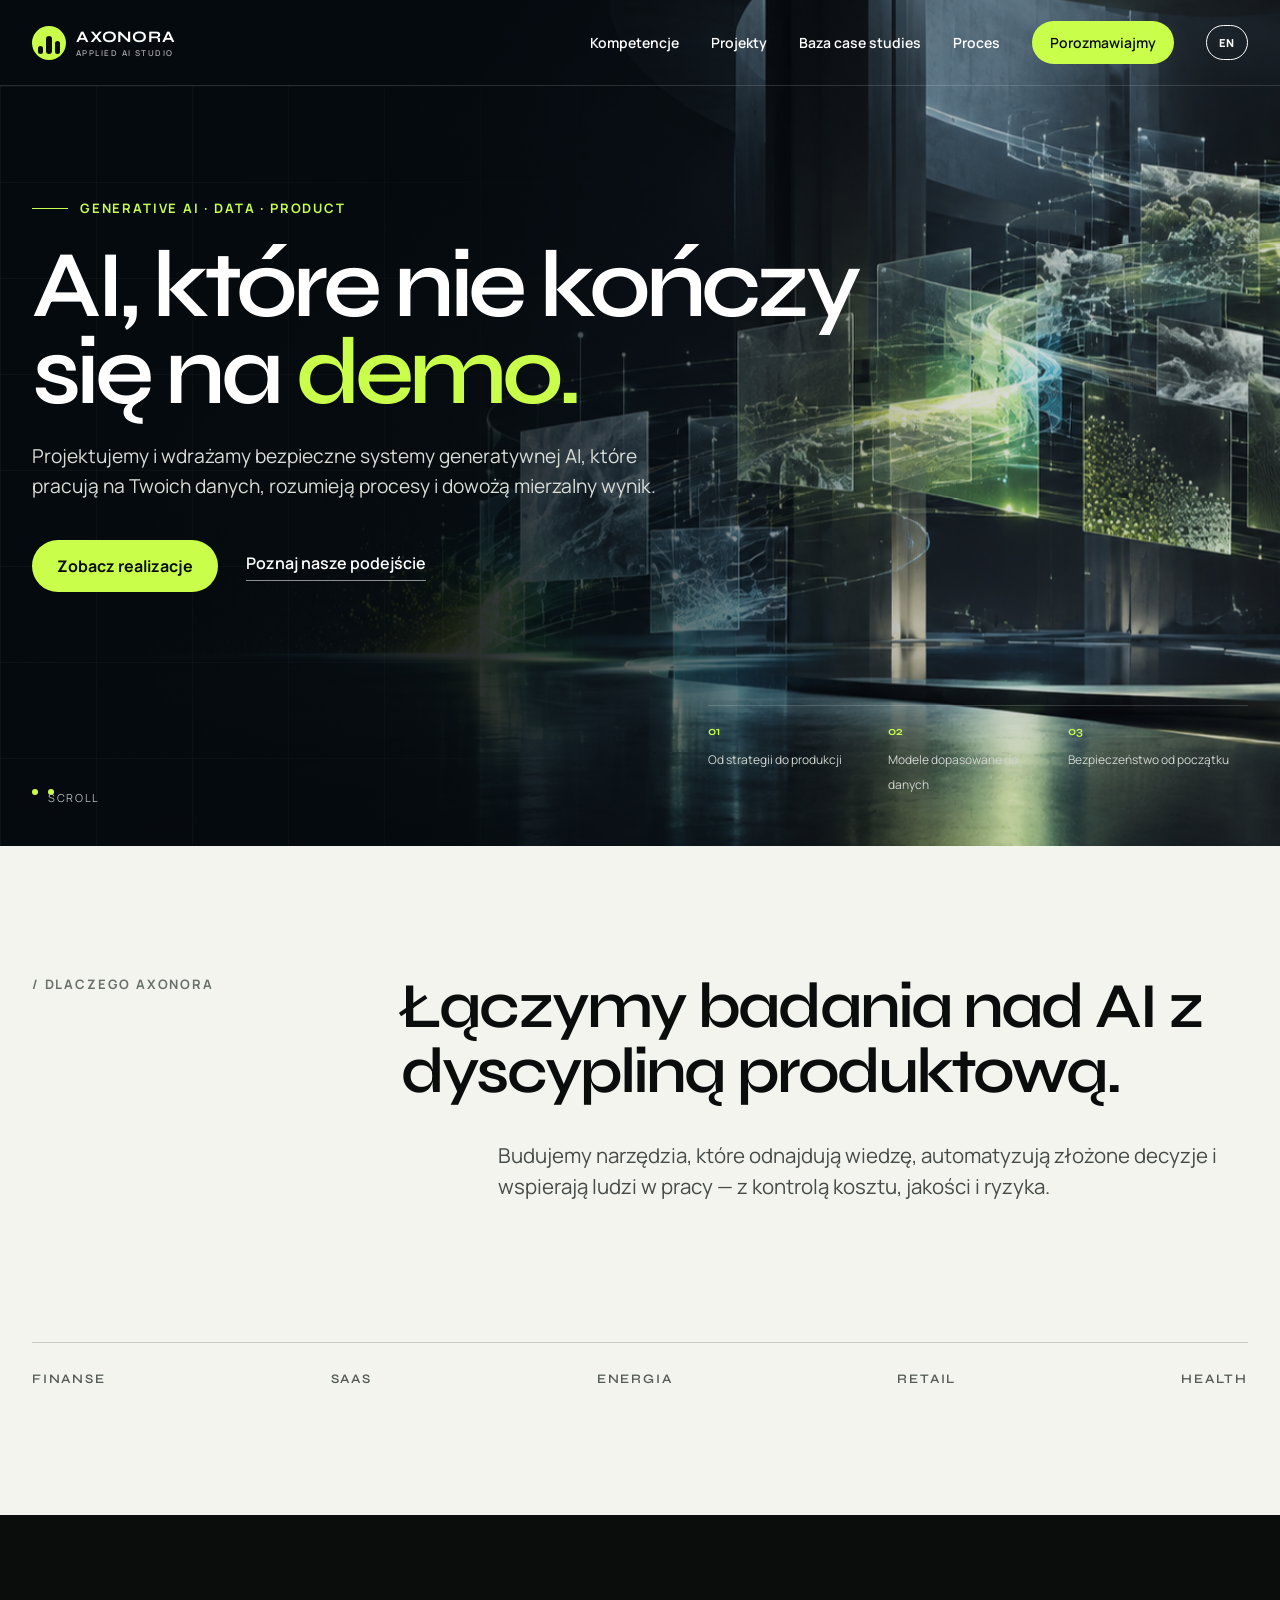
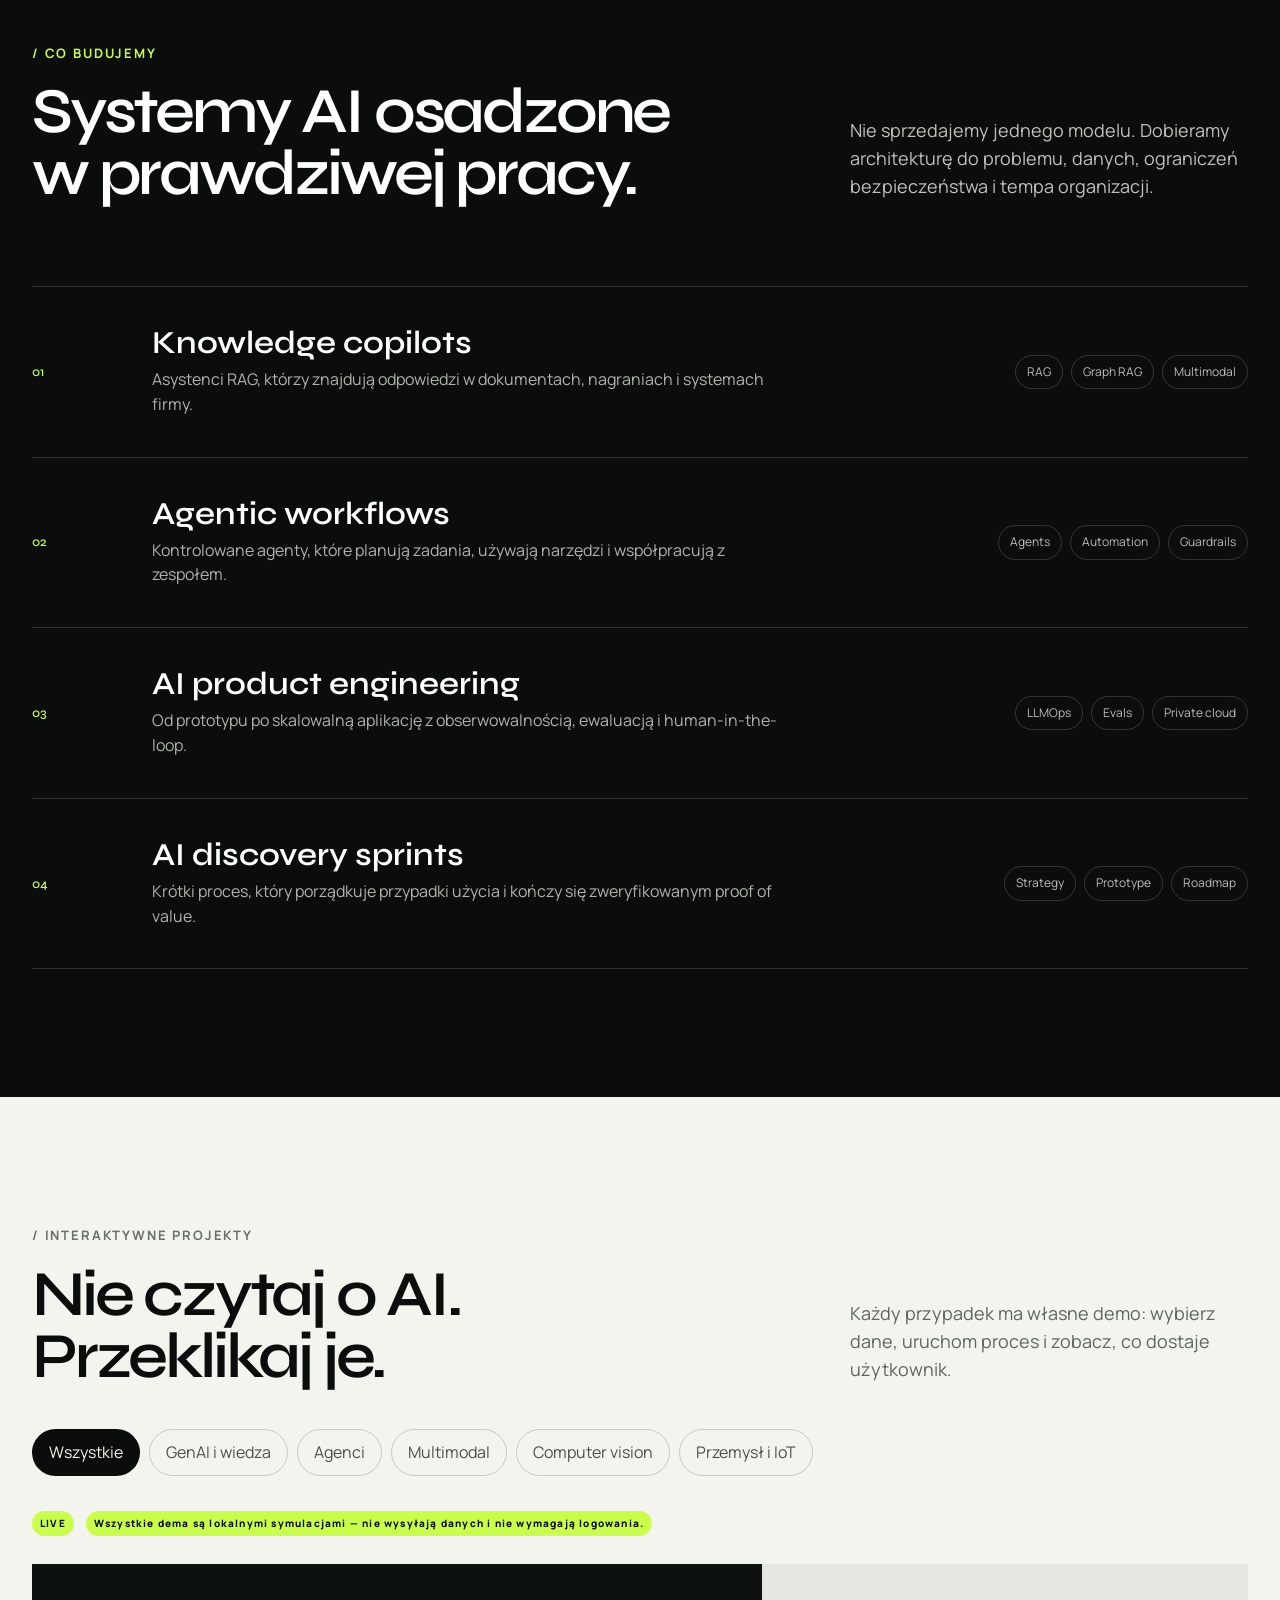
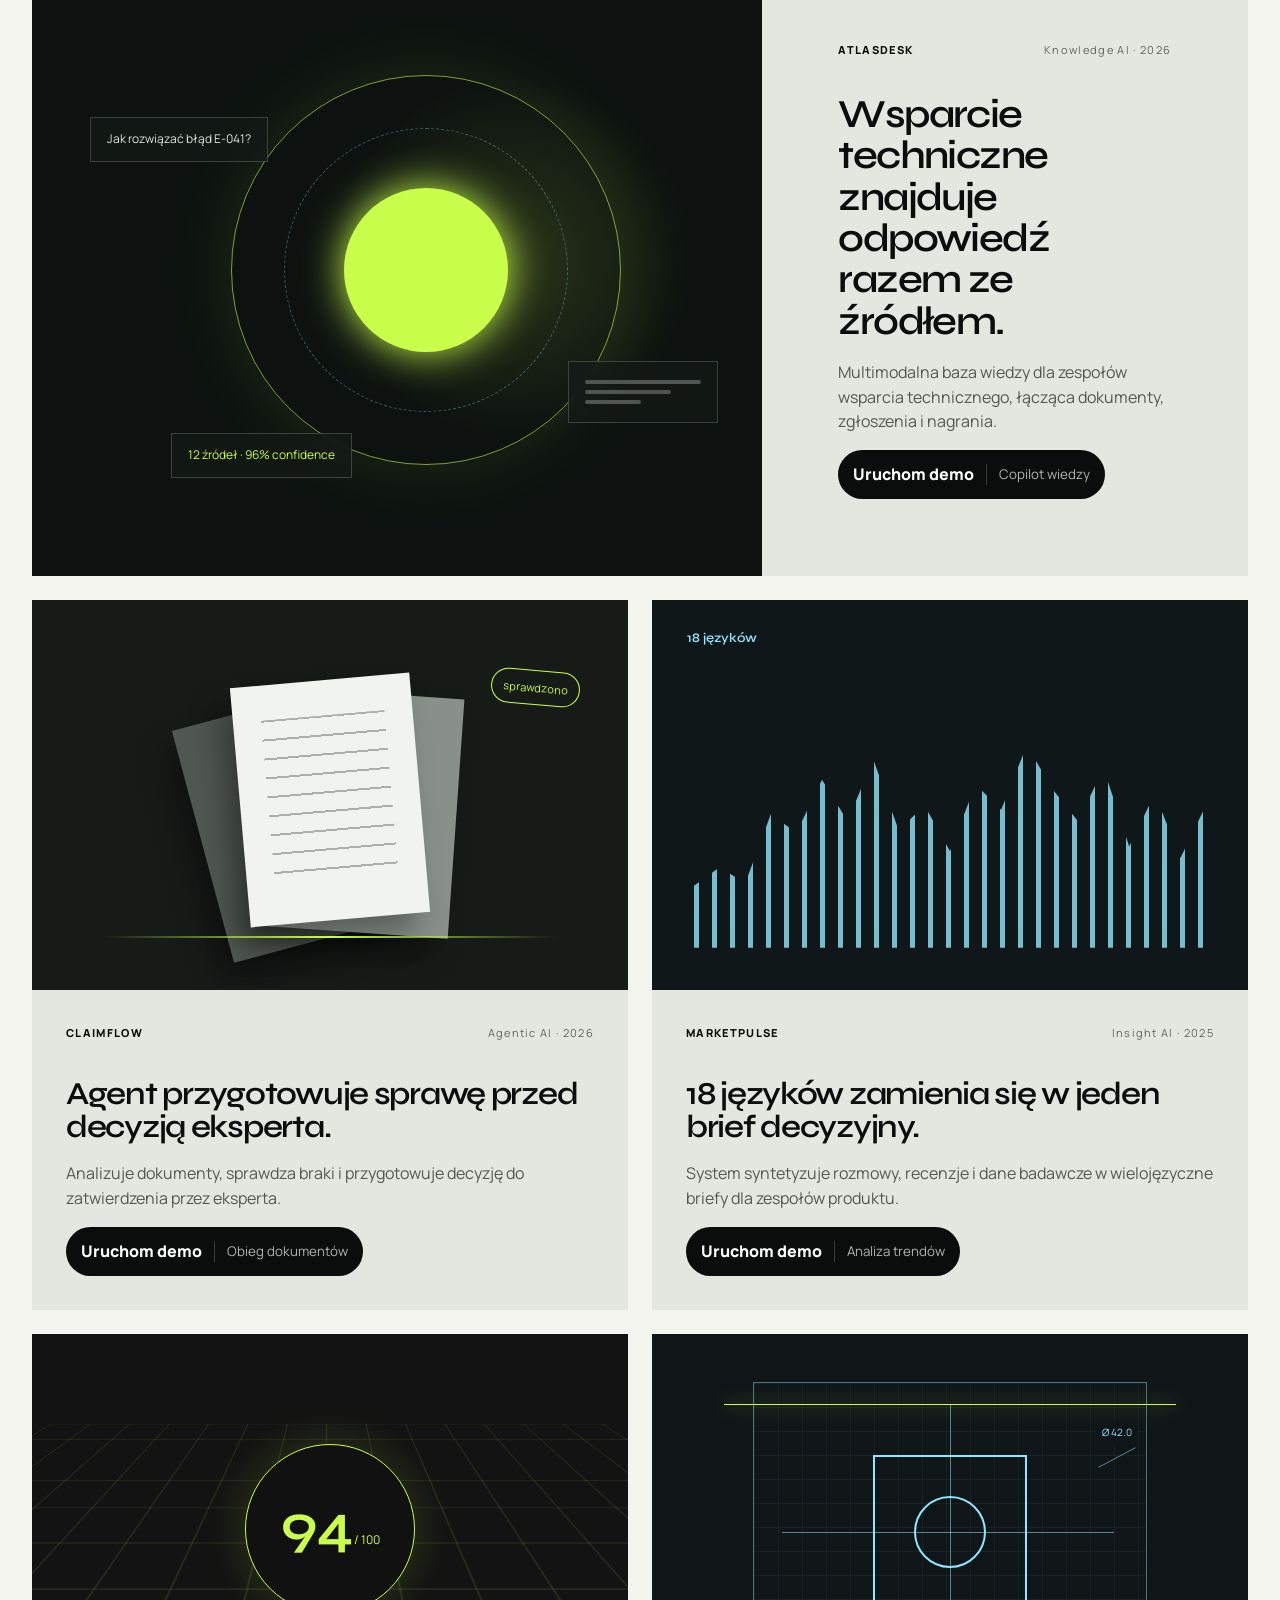
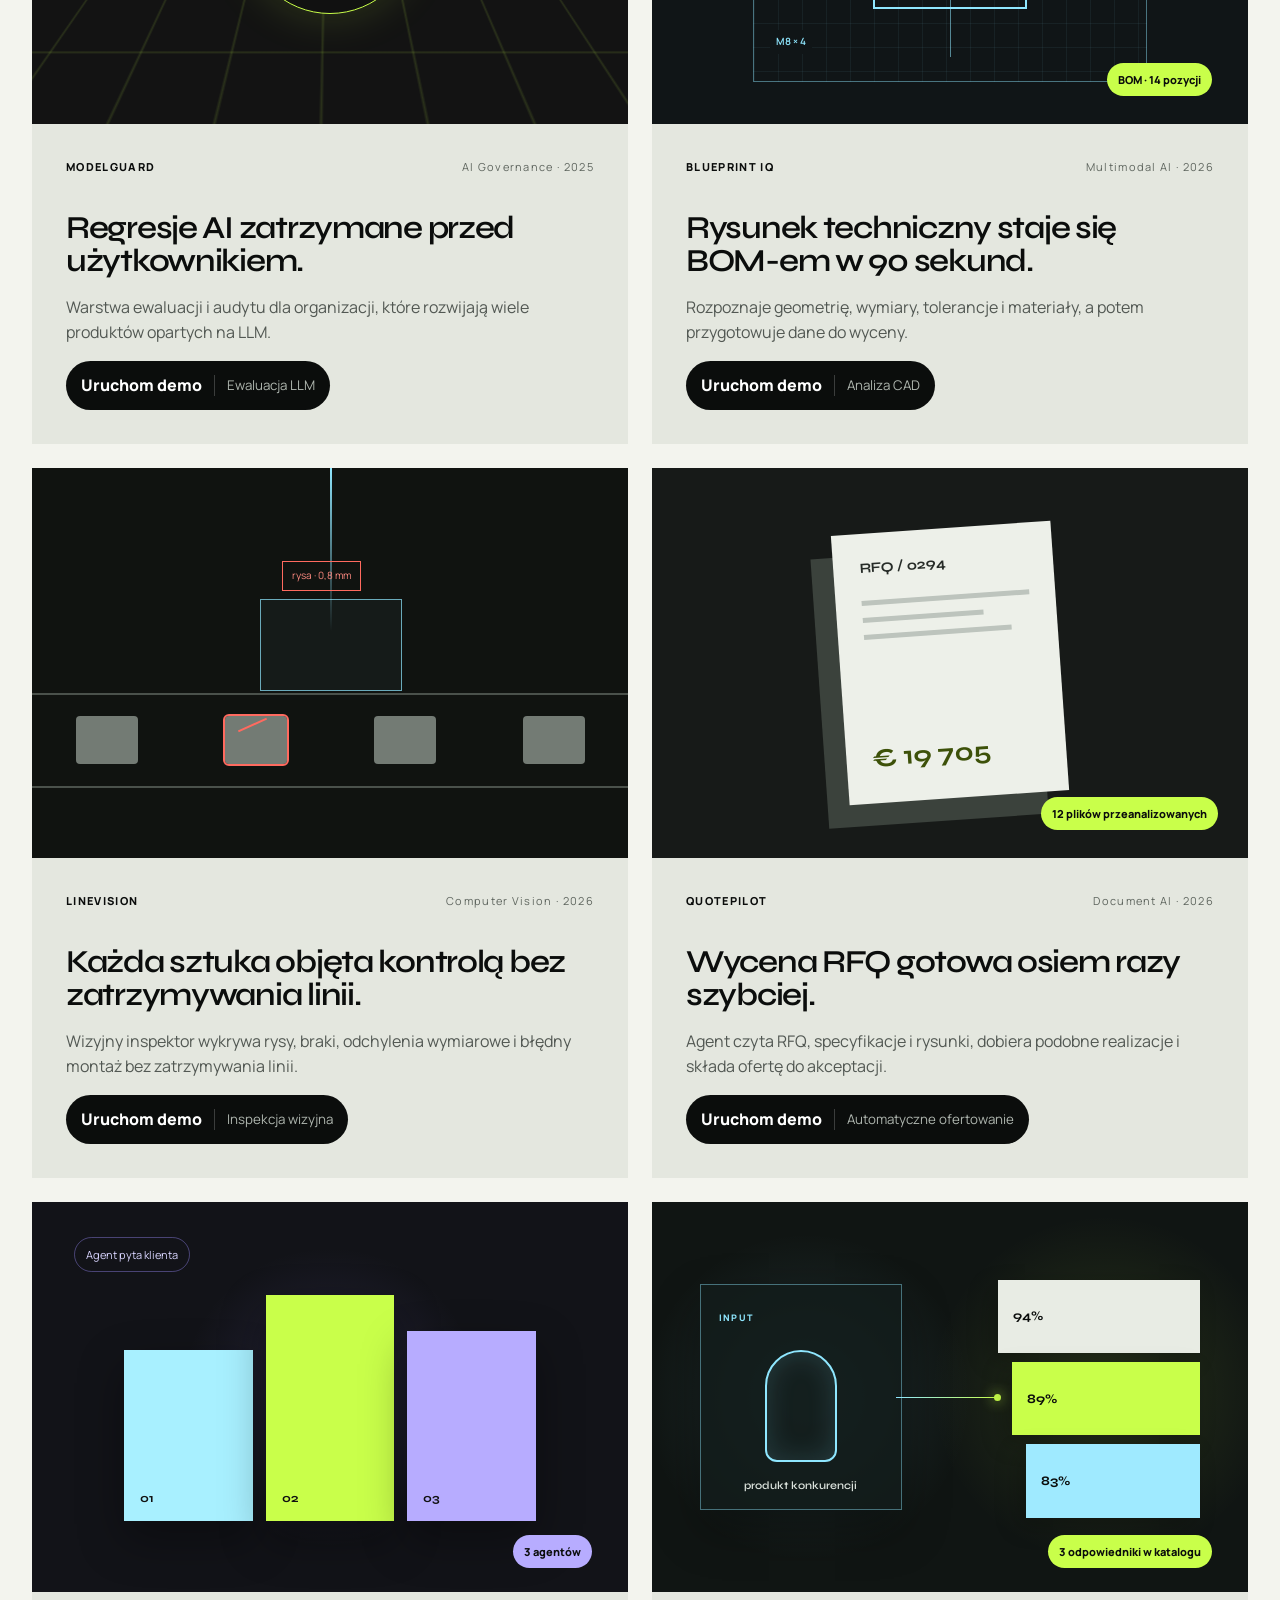
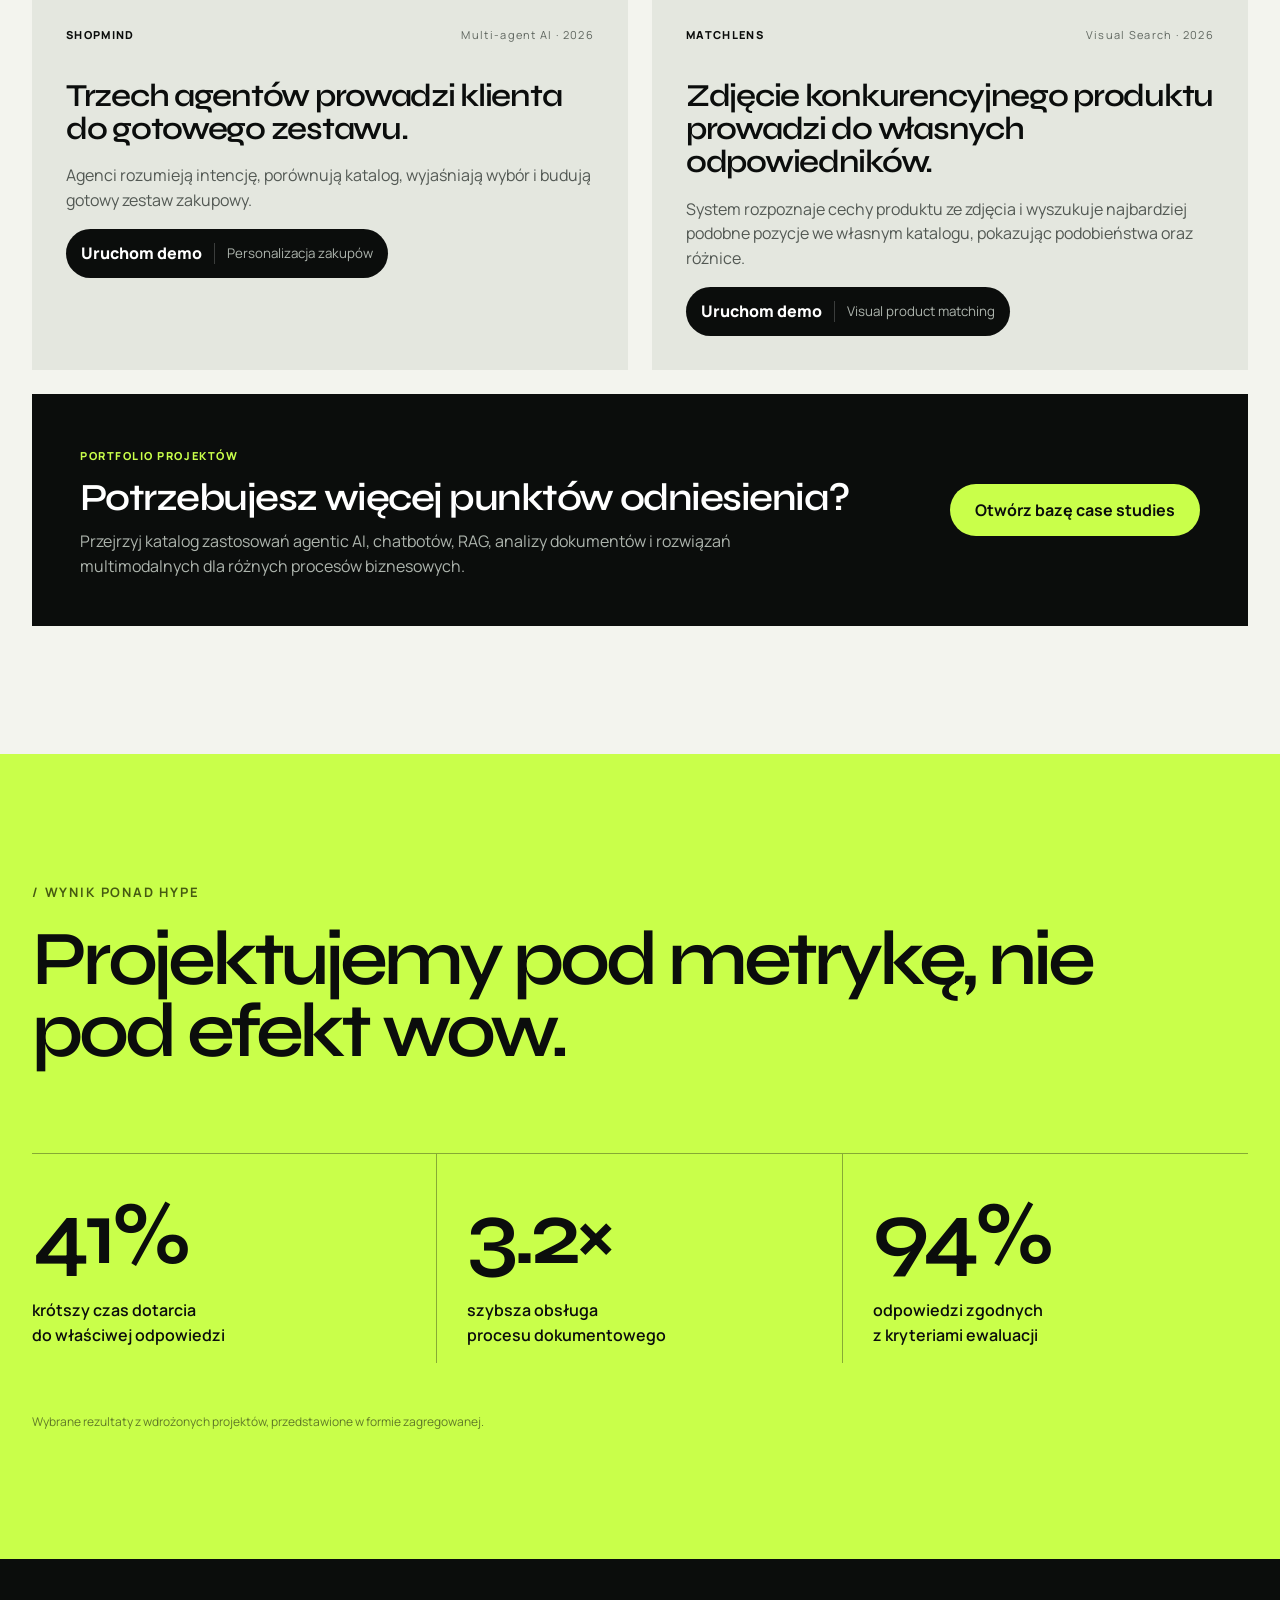
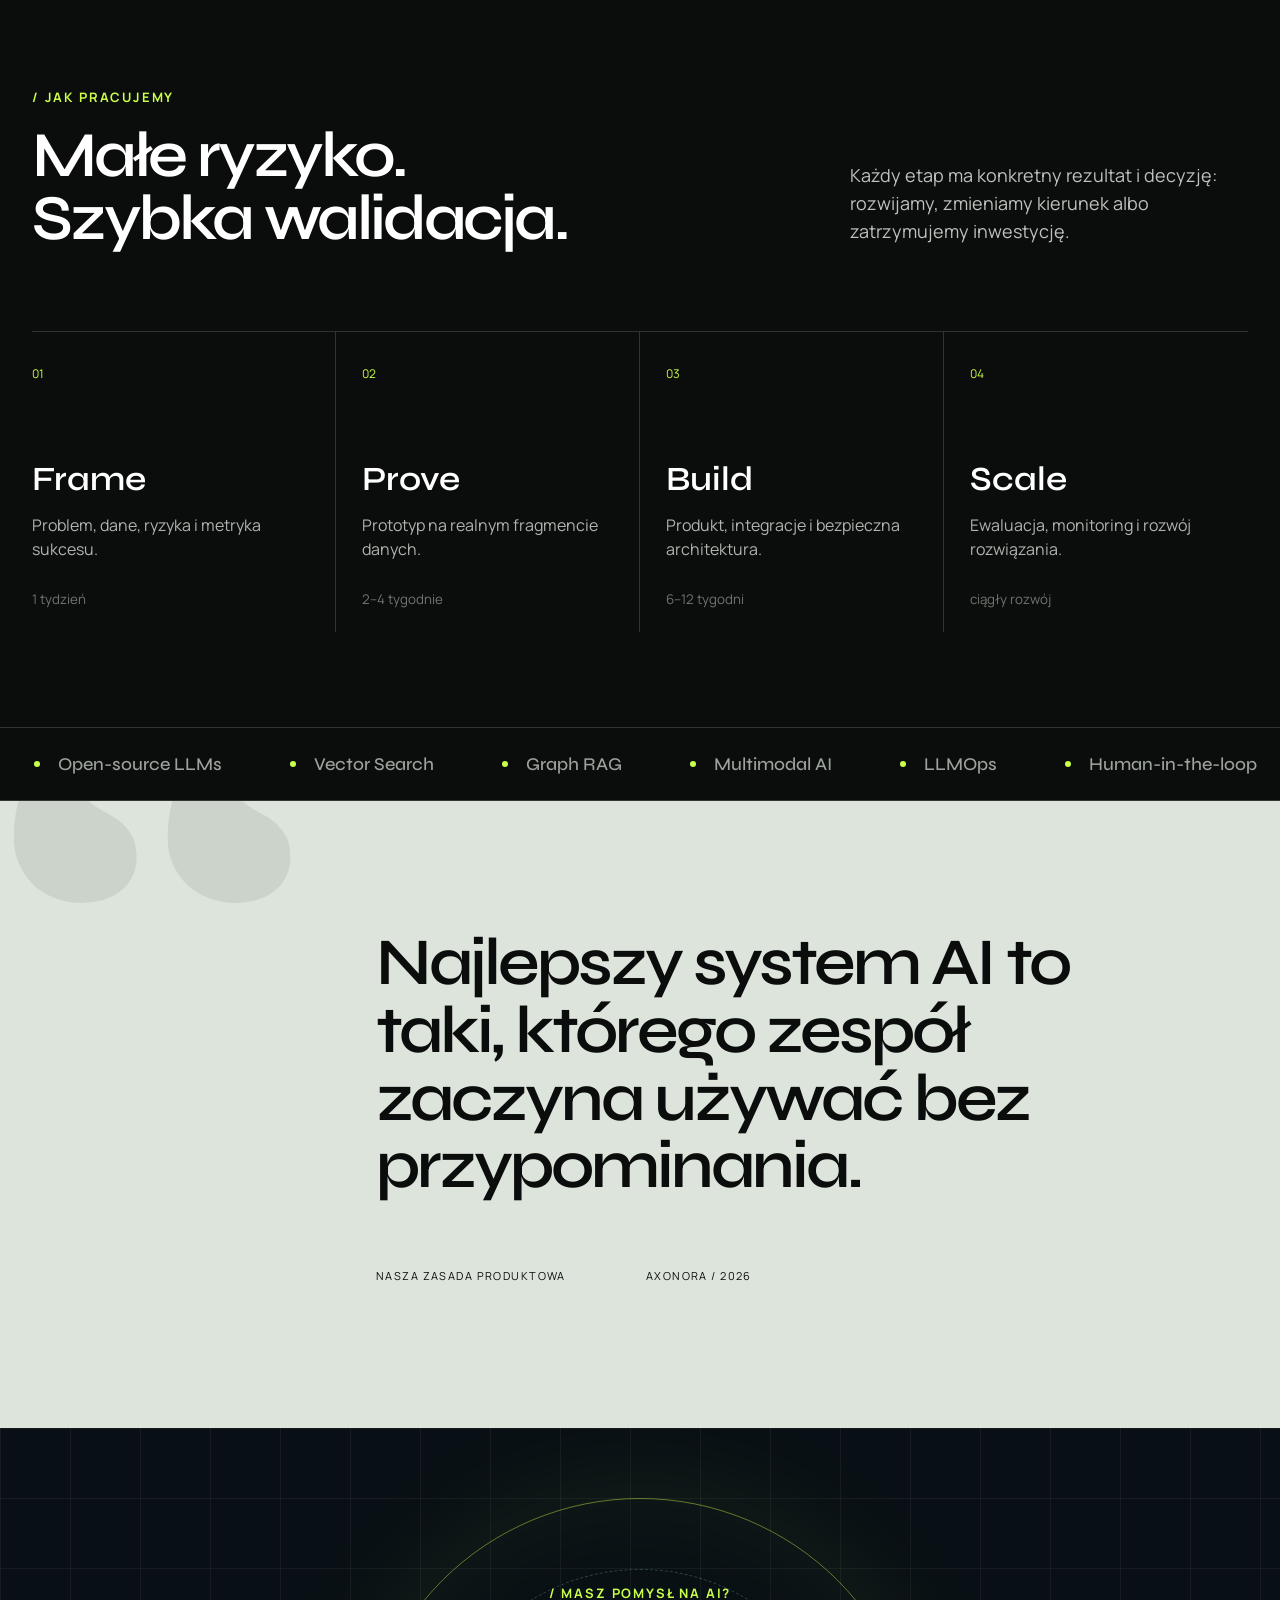
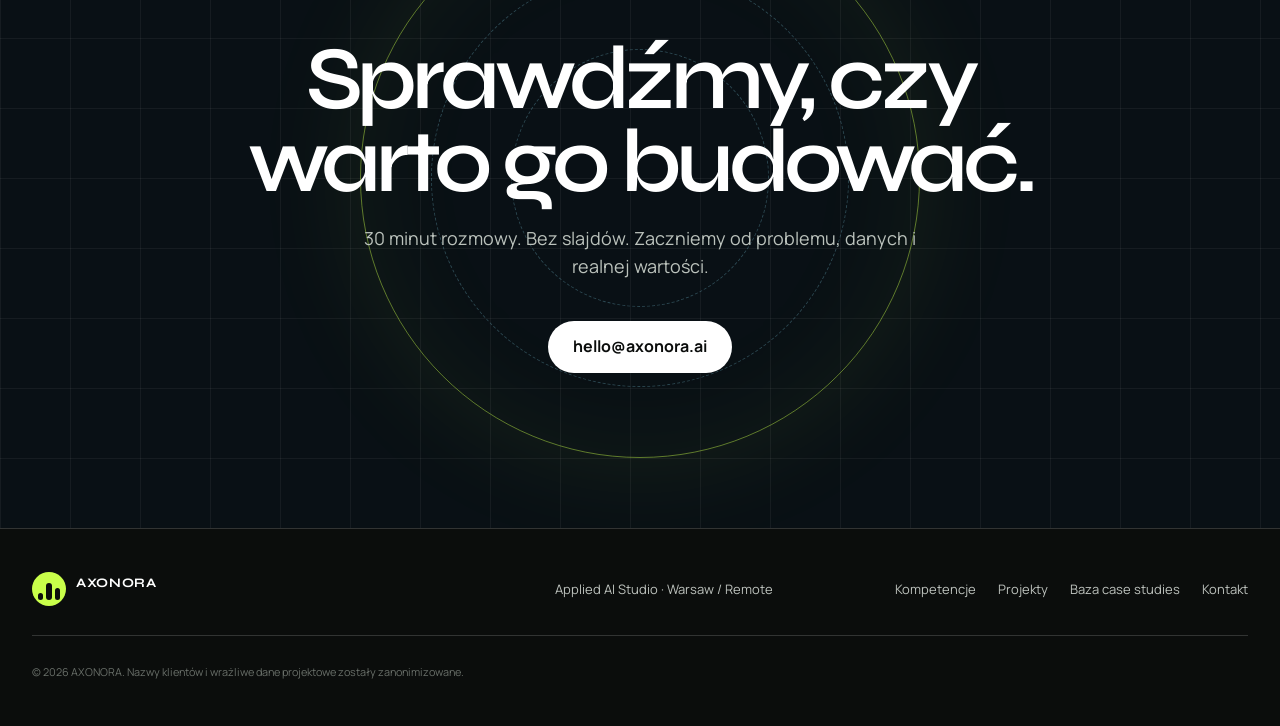
==== commit 90d0b271: "Add English translations across site and demos" ====
--- a/index.html
+++ b/index.html
@@ -1,14 +1,15 @@
 <!doctype html>
-<html lang="pl">
+<html lang="pl" data-page="main">
   <head>
     <meta charset="UTF-8" />
     <meta name="viewport" content="width=device-width, initial-scale=1.0" />
     <meta
       name="description"
       content="AXONORA projektuje bezpieczne systemy generatywnej AI dla firm — od copilotów wiedzy po automatyzację procesów i rozwiązania multimodalne."
+      data-i18n-attr="content" data-i18n="AXONORA projektuje bezpieczne systemy generatywnej AI dla firm — od copilotów wiedzy po automatyzację procesów i rozwiązania multimodalne."
     />
     <meta name="theme-color" content="#0b0d0c" />
-    <title>AXONORA — Applied AI Studio</title>
+    <title data-i18n>AXONORA — Applied AI Studio</title>
     <link rel="preconnect" href="https://fonts.googleapis.com" />
     <link rel="preconnect" href="https://fonts.gstatic.com" crossorigin />
     <link
@@ -21,29 +22,31 @@
       href="data:image/svg+xml,%3Csvg xmlns='http://www.w3.org/2000/svg' viewBox='0 0 64 64'%3E%3Crect width='64' height='64' rx='12' fill='%230b0d0c'/%3E%3Cpath d='M16 45 30 15h6l13 30h-9l-3-8H27l-3 8zm14-16h5l-2-7z' fill='%23c9ff4a'/%3E%3C/svg%3E"
     />
     <link rel="stylesheet" href="styles.css" />
+    <script src="language.js" defer></script>
     <script src="script.js" defer></script>
   </head>
   <body>
-    <a class="skip-link" href="#main">Przejdź do treści</a>
+    <a class="skip-link" href="#main" data-i18n>Przejdź do treści</a>
 
     <header class="site-header" data-header>
-      <a class="brand" href="#top" aria-label="AXONORA — strona główna">
+      <a class="brand" href="#top" aria-label="AXONORA — strona główna" data-i18n-attr="aria-label" data-i18n="AXONORA — strona główna">
         <span class="brand-mark" aria-hidden="true"><i></i><i></i><i></i></span>
         <span>AXONORA</span>
         <small>APPLIED AI STUDIO</small>
       </a>
 
       <button class="menu-toggle" type="button" aria-expanded="false" aria-controls="site-nav">
-        <span class="sr-only">Otwórz menu</span>
+        <span class="sr-only" data-i18n>Otwórz menu</span>
         <span></span><span></span>
       </button>
 
-      <nav class="site-nav" id="site-nav" aria-label="Główna nawigacja">
-        <a href="#kompetencje">Kompetencje</a>
-        <a href="#projekty">Projekty</a>
-        <a href="case-studies/index.html">Baza case studies</a>
-        <a href="#proces">Proces</a>
-        <a class="nav-cta" href="#kontakt">Porozmawiajmy</a>
+      <nav class="site-nav" id="site-nav" aria-label="Główna nawigacja" data-i18n-attr="aria-label" data-i18n="Główna nawigacja">
+        <a href="#kompetencje" data-i18n>Kompetencje</a>
+        <a href="#projekty" data-i18n>Projekty</a>
+        <a href="case-studies/index.html" data-i18n>Baza case studies</a>
+        <a href="#proces" data-i18n>Proces</a>
+        <a class="nav-cta" href="#kontakt" data-i18n>Porozmawiajmy</a>
+        <button class="language-switch" type="button" data-language-switch aria-label="Switch language to English">EN</button>
       </nav>
     </header>
 
@@ -53,49 +56,49 @@
         <div class="hero-grid" aria-hidden="true"></div>
         <div class="hero-content">
           <p class="eyebrow"><span></span> Generative AI · Data · Product</p>
-          <h1 id="hero-title">
+          <h1 id="hero-title" data-i18n-html="true" data-i18n="AI, które nie kończy się na &lt;em&gt;demo.&lt;/em&gt;">
             AI, które nie kończy się na <em>demo.</em>
           </h1>
-          <p class="hero-lead">
+          <p class="hero-lead" data-i18n>
             Projektujemy i wdrażamy bezpieczne systemy generatywnej AI, które pracują
             na Twoich danych, rozumieją procesy i dowożą mierzalny wynik.
           </p>
           <div class="hero-actions">
-            <a class="button button-primary" href="#projekty">Zobacz realizacje</a>
-            <a class="text-link" href="#kompetencje">Poznaj nasze podejście</a>
-          </div>
-        </div>
-        <div class="hero-meta" aria-label="Najważniejsze informacje">
-          <div><b>01</b><span>Od strategii do produkcji</span></div>
-          <div><b>02</b><span>Modele dopasowane do danych</span></div>
-          <div><b>03</b><span>Bezpieczeństwo od początku</span></div>
-        </div>
-        <a class="scroll-cue" href="#intro" aria-label="Przewiń do kolejnej sekcji">
-          <span></span> Scroll
+            <a class="button button-primary" href="#projekty" data-i18n>Zobacz realizacje</a>
+            <a class="text-link" href="#kompetencje" data-i18n>Poznaj nasze podejście</a>
+          </div>
+        </div>
+        <div class="hero-meta" aria-label="Najważniejsze informacje" data-i18n-attr="aria-label" data-i18n="Najważniejsze informacje">
+          <div><b>01</b><span data-i18n>Od strategii do produkcji</span></div>
+          <div><b>02</b><span data-i18n>Modele dopasowane do danych</span></div>
+          <div><b>03</b><span data-i18n>Bezpieczeństwo od początku</span></div>
+        </div>
+        <a class="scroll-cue" href="#intro" aria-label="Przewiń do kolejnej sekcji" data-i18n-attr="aria-label" data-i18n="Przewiń do kolejnej sekcji">
+          <span></span> <span data-i18n>Scroll</span>
         </a>
       </section>
 
       <section class="intro section" id="intro">
-        <div class="section-kicker reveal">/ Dlaczego AXONORA</div>
+        <div class="section-kicker reveal" data-i18n>/ Dlaczego AXONORA</div>
         <div class="intro-copy reveal">
-          <h2>Łączymy badania nad AI z dyscypliną produktową.</h2>
-          <p>
+          <h2 data-i18n>Łączymy badania nad AI z dyscypliną produktową.</h2>
+          <p data-i18n>
             Budujemy narzędzia, które odnajdują wiedzę, automatyzują złożone decyzje
             i wspierają ludzi w pracy — z kontrolą kosztu, jakości i ryzyka.
           </p>
         </div>
-        <div class="sector-strip reveal" aria-label="Obsługiwane branże">
-          <span>FINANSE</span><span>SAAS</span><span>ENERGIA</span><span>RETAIL</span><span>HEALTH</span>
+        <div class="sector-strip reveal" aria-label="Obsługiwane branże" data-i18n-attr="aria-label" data-i18n="Obsługiwane branże">
+          <span data-i18n>FINANSE</span><span>SAAS</span><span data-i18n>ENERGIA</span><span>RETAIL</span><span>HEALTH</span>
         </div>
       </section>
 
       <section class="capabilities section section-dark" id="kompetencje">
         <div class="section-heading reveal">
           <div>
-            <p class="section-kicker">/ Co budujemy</p>
-            <h2>Systemy AI osadzone<br />w prawdziwej pracy.</h2>
-          </div>
-          <p>
+            <p class="section-kicker" data-i18n>/ Co budujemy</p>
+            <h2 data-i18n data-i18n-html="true">Systemy AI osadzone<br />w prawdziwej pracy.</h2>
+          </div>
+          <p data-i18n>
             Nie sprzedajemy jednego modelu. Dobieramy architekturę do problemu,
             danych, ograniczeń bezpieczeństwa i tempa organizacji.
           </p>
@@ -106,9 +109,9 @@
             <div class="cap-number">01</div>
             <div>
               <h3>Knowledge copilots</h3>
-              <p>Asystenci RAG, którzy znajdują odpowiedzi w dokumentach, nagraniach i systemach firmy.</p>
-            </div>
-            <ul aria-label="Technologie">
+              <p data-i18n>Asystenci RAG, którzy znajdują odpowiedzi w dokumentach, nagraniach i systemach firmy.</p>
+            </div>
+            <ul aria-label="Technologie" data-i18n-attr="aria-label" data-i18n="Technologie">
               <li>RAG</li><li>Graph RAG</li><li>Multimodal</li>
             </ul>
           </article>
@@ -116,9 +119,9 @@
             <div class="cap-number">02</div>
             <div>
               <h3>Agentic workflows</h3>
-              <p>Kontrolowane agenty, które planują zadania, używają narzędzi i współpracują z zespołem.</p>
-            </div>
-            <ul aria-label="Technologie">
+              <p data-i18n>Kontrolowane agenty, które planują zadania, używają narzędzi i współpracują z zespołem.</p>
+            </div>
+            <ul aria-label="Technologie" data-i18n-attr="aria-label" data-i18n="Technologie">
               <li>Agents</li><li>Automation</li><li>Guardrails</li>
             </ul>
           </article>
@@ -126,9 +129,9 @@
             <div class="cap-number">03</div>
             <div>
               <h3>AI product engineering</h3>
-              <p>Od prototypu po skalowalną aplikację z obserwowalnością, ewaluacją i human-in-the-loop.</p>
-            </div>
-            <ul aria-label="Technologie">
+              <p data-i18n>Od prototypu po skalowalną aplikację z obserwowalnością, ewaluacją i human-in-the-loop.</p>
+            </div>
+            <ul aria-label="Technologie" data-i18n-attr="aria-label" data-i18n="Technologie">
               <li>LLMOps</li><li>Evals</li><li>Private cloud</li>
             </ul>
           </article>
@@ -136,9 +139,9 @@
             <div class="cap-number">04</div>
             <div>
               <h3>AI discovery sprints</h3>
-              <p>Krótki proces, który porządkuje przypadki użycia i kończy się zweryfikowanym proof of value.</p>
-            </div>
-            <ul aria-label="Technologie">
+              <p data-i18n>Krótki proces, który porządkuje przypadki użycia i kończy się zweryfikowanym proof of value.</p>
+            </div>
+            <ul aria-label="Technologie" data-i18n-attr="aria-label" data-i18n="Technologie">
               <li>Strategy</li><li>Prototype</li><li>Roadmap</li>
             </ul>
           </article>
@@ -148,36 +151,36 @@
       <section class="projects section" id="projekty">
         <div class="section-heading reveal">
           <div>
-            <p class="section-kicker">/ Interaktywne projekty</p>
-            <h2>Nie czytaj o AI.<br />Przeklikaj je.</h2>
-          </div>
-          <p>Każdy przypadek ma własne demo: wybierz dane, uruchom proces i zobacz, co dostaje użytkownik.</p>
-        </div>
-
-        <div class="filters reveal" role="group" aria-label="Filtry projektów">
-          <button class="filter is-active" type="button" data-filter="all" aria-pressed="true">Wszystkie</button>
-          <button class="filter" type="button" data-filter="knowledge" aria-pressed="false">GenAI i wiedza</button>
-          <button class="filter" type="button" data-filter="automation" aria-pressed="false">Agenci</button>
-          <button class="filter" type="button" data-filter="multimodal" aria-pressed="false">Multimodal</button>
-          <button class="filter" type="button" data-filter="vision" aria-pressed="false">Computer vision</button>
-          <button class="filter" type="button" data-filter="industrial" aria-pressed="false">Przemysł i IoT</button>
-        </div>
-
-        <div class="demo-note reveal"><span>LIVE</span> Wszystkie dema są lokalnymi symulacjami — nie wysyłają danych i nie wymagają logowania.</div>
+            <p class="section-kicker" data-i18n>/ Interaktywne projekty</p>
+            <h2 data-i18n data-i18n-html="true">Nie czytaj o AI.<br />Przeklikaj je.</h2>
+          </div>
+          <p data-i18n>Każdy przypadek ma własne demo: wybierz dane, uruchom proces i zobacz, co dostaje użytkownik.</p>
+        </div>
+
+        <div class="filters reveal" role="group" aria-label="Filtry projektów" data-i18n-attr="aria-label" data-i18n="Filtry projektów">
+          <button class="filter is-active" type="button" data-filter="all" aria-pressed="true" data-i18n>Wszystkie</button>
+          <button class="filter" type="button" data-filter="knowledge" aria-pressed="false" data-i18n>GenAI i wiedza</button>
+          <button class="filter" type="button" data-filter="automation" aria-pressed="false" data-i18n>Agenci</button>
+          <button class="filter" type="button" data-filter="multimodal" aria-pressed="false" data-i18n>Multimodal</button>
+          <button class="filter" type="button" data-filter="vision" aria-pressed="false" data-i18n>Computer vision</button>
+          <button class="filter" type="button" data-filter="industrial" aria-pressed="false" data-i18n>Przemysł i IoT</button>
+        </div>
+
+        <div class="demo-note reveal"><span>LIVE</span> <span data-i18n>Wszystkie dema są lokalnymi symulacjami — nie wysyłają danych i nie wymagają logowania.</span></div>
 
         <div class="project-grid">
           <article class="project-card project-card-featured reveal" data-category="knowledge">
             <div class="project-visual visual-atlas" aria-hidden="true">
               <div class="visual-orbit"></div>
-              <div class="visual-query">Jak rozwiązać błąd E-041?</div>
+              <div class="visual-query" data-i18n>Jak rozwiązać błąd E-041?</div>
               <div class="visual-answer"><i></i><i></i><i></i></div>
-              <div class="visual-source">12 źródeł · 96% confidence</div>
+              <div class="visual-source" data-i18n>12 źródeł · 96% confidence</div>
             </div>
             <div class="project-copy">
               <div class="project-meta"><span>ATLASDESK</span><span>Knowledge AI · 2026</span></div>
-              <h3>Wsparcie techniczne znajduje odpowiedź razem ze źródłem.</h3>
-              <p>Multimodalna baza wiedzy dla zespołów wsparcia technicznego, łącząca dokumenty, zgłoszenia i nagrania.</p>
-              <button class="project-open" type="button" data-project="atlas"><span>Uruchom demo</span><small>Copilot wiedzy</small></button>
+              <h3 data-i18n>Wsparcie techniczne znajduje odpowiedź razem ze źródłem.</h3>
+              <p data-i18n>Multimodalna baza wiedzy dla zespołów wsparcia technicznego, łącząca dokumenty, zgłoszenia i nagrania.</p>
+              <button class="project-open" type="button" data-project="atlas"><span data-i18n>Uruchom demo</span><small data-i18n>Copilot wiedzy</small></button>
             </div>
           </article>
 
@@ -185,26 +188,26 @@
             <div class="project-visual visual-claim" aria-hidden="true">
               <div class="doc-stack"><i></i><i></i><i></i></div>
               <div class="flow-line"></div>
-              <div class="approval">sprawdzono</div>
+              <div class="approval" data-i18n>sprawdzono</div>
             </div>
             <div class="project-copy">
               <div class="project-meta"><span>CLAIMFLOW</span><span>Agentic AI · 2026</span></div>
-              <h3>Agent przygotowuje sprawę przed decyzją eksperta.</h3>
-              <p>Analizuje dokumenty, sprawdza braki i przygotowuje decyzję do zatwierdzenia przez eksperta.</p>
-              <button class="project-open" type="button" data-project="claim"><span>Uruchom demo</span><small>Obieg dokumentów</small></button>
+              <h3 data-i18n>Agent przygotowuje sprawę przed decyzją eksperta.</h3>
+              <p data-i18n>Analizuje dokumenty, sprawdza braki i przygotowuje decyzję do zatwierdzenia przez eksperta.</p>
+              <button class="project-open" type="button" data-project="claim"><span data-i18n>Uruchom demo</span><small data-i18n>Obieg dokumentów</small></button>
             </div>
           </article>
 
           <article class="project-card reveal" data-category="multimodal">
             <div class="project-visual visual-pulse" aria-hidden="true">
               <div class="pulse-bars"></div>
-              <span>18 języków</span>
+              <span data-i18n>18 języków</span>
             </div>
             <div class="project-copy">
               <div class="project-meta"><span>MARKETPULSE</span><span>Insight AI · 2025</span></div>
-              <h3>18 języków zamienia się w jeden brief decyzyjny.</h3>
-              <p>System syntetyzuje rozmowy, recenzje i dane badawcze w wielojęzyczne briefy dla zespołów produktu.</p>
-              <button class="project-open" type="button" data-project="pulse"><span>Uruchom demo</span><small>Analiza trendów</small></button>
+              <h3 data-i18n>18 języków zamienia się w jeden brief decyzyjny.</h3>
+              <p data-i18n>System syntetyzuje rozmowy, recenzje i dane badawcze w wielojęzyczne briefy dla zespołów produktu.</p>
+              <button class="project-open" type="button" data-project="pulse"><span data-i18n>Uruchom demo</span><small data-i18n>Analiza trendów</small></button>
             </div>
           </article>
 
@@ -215,9 +218,9 @@
             </div>
             <div class="project-copy">
               <div class="project-meta"><span>MODELGUARD</span><span>AI Governance · 2025</span></div>
-              <h3>Regresje AI zatrzymane przed użytkownikiem.</h3>
-              <p>Warstwa ewaluacji i audytu dla organizacji, które rozwijają wiele produktów opartych na LLM.</p>
-              <button class="project-open" type="button" data-project="guard"><span>Uruchom demo</span><small>Ewaluacja LLM</small></button>
+              <h3 data-i18n>Regresje AI zatrzymane przed użytkownikiem.</h3>
+              <p data-i18n>Warstwa ewaluacji i audytu dla organizacji, które rozwijają wiele produktów opartych na LLM.</p>
+              <button class="project-open" type="button" data-project="guard"><span data-i18n>Uruchom demo</span><small data-i18n>Ewaluacja LLM</small></button>
             </div>
           </article>
 
@@ -225,13 +228,13 @@
             <div class="project-visual visual-cad" aria-hidden="true">
               <div class="cad-sheet"><i></i><i></i><i></i><span>Ø 42.0</span><b>M8 × 4</b></div>
               <div class="cad-scan"></div>
-              <div class="cad-badge">BOM · 14 pozycji</div>
+              <div class="cad-badge" data-i18n>BOM · 14 pozycji</div>
             </div>
             <div class="project-copy">
               <div class="project-meta"><span>BLUEPRINT IQ</span><span>Multimodal AI · 2026</span></div>
-              <h3>Rysunek techniczny staje się BOM-em w 90 sekund.</h3>
-              <p>Rozpoznaje geometrię, wymiary, tolerancje i materiały, a potem przygotowuje dane do wyceny.</p>
-              <button class="project-open" type="button" data-project="cad"><span>Uruchom demo</span><small>Analiza CAD</small></button>
+              <h3 data-i18n>Rysunek techniczny staje się BOM-em w 90 sekund.</h3>
+              <p data-i18n>Rozpoznaje geometrię, wymiary, tolerancje i materiały, a potem przygotowuje dane do wyceny.</p>
+              <button class="project-open" type="button" data-project="cad"><span data-i18n>Uruchom demo</span><small data-i18n>Analiza CAD</small></button>
             </div>
           </article>
 
@@ -239,97 +242,97 @@
             <div class="project-visual visual-inspect" aria-hidden="true">
               <div class="camera-line"></div>
               <div class="conveyor"><i></i><i class="is-defect"></i><i></i><i></i></div>
-              <div class="detect-box">rysa · 0,8 mm</div>
+              <div class="detect-box" data-i18n>rysa · 0,8 mm</div>
             </div>
             <div class="project-copy">
               <div class="project-meta"><span>LINEVISION</span><span>Computer Vision · 2026</span></div>
-              <h3>Każda sztuka objęta kontrolą bez zatrzymywania linii.</h3>
-              <p>Wizyjny inspektor wykrywa rysy, braki, odchylenia wymiarowe i błędny montaż bez zatrzymywania linii.</p>
-              <button class="project-open" type="button" data-project="vision"><span>Uruchom demo</span><small>Inspekcja wizyjna</small></button>
+              <h3 data-i18n>Każda sztuka objęta kontrolą bez zatrzymywania linii.</h3>
+              <p data-i18n>Wizyjny inspektor wykrywa rysy, braki, odchylenia wymiarowe i błędny montaż bez zatrzymywania linii.</p>
+              <button class="project-open" type="button" data-project="vision"><span data-i18n>Uruchom demo</span><small data-i18n>Inspekcja wizyjna</small></button>
             </div>
           </article>
 
           <article class="project-card reveal" data-category="automation multimodal industrial">
             <div class="project-visual visual-quote" aria-hidden="true">
               <div class="quote-doc"><b>RFQ / 0294</b><i></i><i></i><i></i><span>€ 19 705</span></div>
-              <div class="quote-chip">12 plików przeanalizowanych</div>
+              <div class="quote-chip" data-i18n>12 plików przeanalizowanych</div>
             </div>
             <div class="project-copy">
               <div class="project-meta"><span>QUOTEPILOT</span><span>Document AI · 2026</span></div>
-              <h3>Wycena RFQ gotowa osiem razy szybciej.</h3>
-              <p>Agent czyta RFQ, specyfikacje i rysunki, dobiera podobne realizacje i składa ofertę do akceptacji.</p>
-              <button class="project-open" type="button" data-project="quote"><span>Uruchom demo</span><small>Automatyczne ofertowanie</small></button>
+              <h3 data-i18n>Wycena RFQ gotowa osiem razy szybciej.</h3>
+              <p data-i18n>Agent czyta RFQ, specyfikacje i rysunki, dobiera podobne realizacje i składa ofertę do akceptacji.</p>
+              <button class="project-open" type="button" data-project="quote"><span data-i18n>Uruchom demo</span><small data-i18n>Automatyczne ofertowanie</small></button>
             </div>
           </article>
 
           <article class="project-card reveal" data-category="automation knowledge">
             <div class="project-visual visual-commerce" aria-hidden="true">
-              <div class="persona">Agent pyta klienta</div>
+              <div class="persona" data-i18n>Agent pyta klienta</div>
               <div class="product-stack"><i>01</i><i>02</i><i>03</i></div>
-              <div class="match-pill">3 agentów</div>
+              <div class="match-pill" data-i18n>3 agentów</div>
             </div>
             <div class="project-copy">
               <div class="project-meta"><span>SHOPMIND</span><span>Multi-agent AI · 2026</span></div>
-              <h3>Trzech agentów prowadzi klienta do gotowego zestawu.</h3>
-              <p>Agenci rozumieją intencję, porównują katalog, wyjaśniają wybór i budują gotowy zestaw zakupowy.</p>
-              <button class="project-open" type="button" data-project="commerce"><span>Uruchom demo</span><small>Personalizacja zakupów</small></button>
+              <h3 data-i18n>Trzech agentów prowadzi klienta do gotowego zestawu.</h3>
+              <p data-i18n>Agenci rozumieją intencję, porównują katalog, wyjaśniają wybór i budują gotowy zestaw zakupowy.</p>
+              <button class="project-open" type="button" data-project="commerce"><span data-i18n>Uruchom demo</span><small data-i18n>Personalizacja zakupów</small></button>
             </div>
           </article>
 
           <article class="project-card reveal" data-category="multimodal vision automation">
             <div class="project-visual visual-match" aria-hidden="true">
-              <div class="match-input-card"><span>INPUT</span><i></i><b>produkt konkurencji</b></div>
+              <div class="match-input-card"><span>INPUT</span><i></i><b data-i18n>produkt konkurencji</b></div>
               <div class="match-connector"></div>
               <div class="match-result-stack"><i>94%</i><i>89%</i><i>83%</i></div>
-              <div class="match-badge">3 odpowiedniki w katalogu</div>
+              <div class="match-badge" data-i18n>3 odpowiedniki w katalogu</div>
             </div>
             <div class="project-copy">
               <div class="project-meta"><span>MATCHLENS</span><span>Visual Search · 2026</span></div>
-              <h3>Zdjęcie konkurencyjnego produktu prowadzi do własnych odpowiedników.</h3>
-              <p>System rozpoznaje cechy produktu ze zdjęcia i wyszukuje najbardziej podobne pozycje we własnym katalogu, pokazując podobieństwa oraz różnice.</p>
-              <button class="project-open" type="button" data-project="match"><span>Uruchom demo</span><small>Visual product matching</small></button>
+              <h3 data-i18n>Zdjęcie konkurencyjnego produktu prowadzi do własnych odpowiedników.</h3>
+              <p data-i18n>System rozpoznaje cechy produktu ze zdjęcia i wyszukuje najbardziej podobne pozycje we własnym katalogu, pokazując podobieństwa oraz różnice.</p>
+              <button class="project-open" type="button" data-project="match"><span data-i18n>Uruchom demo</span><small data-i18n>Visual product matching</small></button>
             </div>
           </article>
         </div>
 
         <div class="case-library-cta reveal">
           <div>
-            <span>PORTFOLIO PROJEKTÓW</span>
-            <h3>Potrzebujesz więcej punktów odniesienia?</h3>
-            <p>Przejrzyj katalog zastosowań agentic AI, chatbotów, RAG, analizy dokumentów i rozwiązań multimodalnych dla różnych procesów biznesowych.</p>
-          </div>
-          <a class="button button-primary" href="case-studies/index.html">Otwórz bazę case studies</a>
+            <span data-i18n>PORTFOLIO PROJEKTÓW</span>
+            <h3 data-i18n>Potrzebujesz więcej punktów odniesienia?</h3>
+            <p data-i18n>Przejrzyj katalog zastosowań agentic AI, chatbotów, RAG, analizy dokumentów i rozwiązań multimodalnych dla różnych procesów biznesowych.</p>
+          </div>
+          <a class="button button-primary" href="case-studies/index.html" data-i18n>Otwórz bazę case studies</a>
         </div>
       </section>
 
       <section class="metrics section section-acid" aria-labelledby="metrics-title">
-        <p class="section-kicker reveal">/ Wynik ponad hype</p>
-        <h2 id="metrics-title" class="reveal">Projektujemy pod metrykę, nie pod efekt wow.</h2>
+        <p class="section-kicker reveal" data-i18n>/ Wynik ponad hype</p>
+        <h2 id="metrics-title" class="reveal" data-i18n>Projektujemy pod metrykę, nie pod efekt wow.</h2>
         <div class="metric-grid">
-          <div class="metric reveal"><strong data-count="41" data-suffix="%">0</strong><span>krótszy czas dotarcia<br />do właściwej odpowiedzi</span></div>
-          <div class="metric reveal"><strong data-count="3.2" data-suffix="×">0</strong><span>szybsza obsługa<br />procesu dokumentowego</span></div>
-          <div class="metric reveal"><strong data-count="94" data-suffix="%">0</strong><span>odpowiedzi zgodnych<br />z kryteriami ewaluacji</span></div>
-        </div>
-        <p class="metrics-note">Wybrane rezultaty z wdrożonych projektów, przedstawione w formie zagregowanej.</p>
+          <div class="metric reveal"><strong data-count="41" data-suffix="%">0</strong><span data-i18n data-i18n-html="true">krótszy czas dotarcia<br />do właściwej odpowiedzi</span></div>
+          <div class="metric reveal"><strong data-count="3.2" data-suffix="×">0</strong><span data-i18n data-i18n-html="true">szybsza obsługa<br />procesu dokumentowego</span></div>
+          <div class="metric reveal"><strong data-count="94" data-suffix="%">0</strong><span data-i18n data-i18n-html="true">odpowiedzi zgodnych<br />z kryteriami ewaluacji</span></div>
+        </div>
+        <p class="metrics-note" data-i18n>Wybrane rezultaty z wdrożonych projektów, przedstawione w formie zagregowanej.</p>
       </section>
 
       <section class="process section section-dark" id="proces">
         <div class="section-heading reveal">
           <div>
-            <p class="section-kicker">/ Jak pracujemy</p>
-            <h2>Małe ryzyko.<br />Szybka walidacja.</h2>
-          </div>
-          <p>Każdy etap ma konkretny rezultat i decyzję: rozwijamy, zmieniamy kierunek albo zatrzymujemy inwestycję.</p>
+            <p class="section-kicker" data-i18n>/ Jak pracujemy</p>
+            <h2 data-i18n data-i18n-html="true">Małe ryzyko.<br />Szybka walidacja.</h2>
+          </div>
+          <p data-i18n>Każdy etap ma konkretny rezultat i decyzję: rozwijamy, zmieniamy kierunek albo zatrzymujemy inwestycję.</p>
         </div>
 
         <ol class="process-track">
-          <li class="reveal"><span>01</span><h3>Frame</h3><p>Problem, dane, ryzyka i metryka sukcesu.</p><small>1 tydzień</small></li>
-          <li class="reveal"><span>02</span><h3>Prove</h3><p>Prototyp na realnym fragmencie danych.</p><small>2–4 tygodnie</small></li>
-          <li class="reveal"><span>03</span><h3>Build</h3><p>Produkt, integracje i bezpieczna architektura.</p><small>6–12 tygodni</small></li>
-          <li class="reveal"><span>04</span><h3>Scale</h3><p>Ewaluacja, monitoring i rozwój rozwiązania.</p><small>ciągły rozwój</small></li>
+          <li class="reveal"><span>01</span><h3>Frame</h3><p data-i18n>Problem, dane, ryzyka i metryka sukcesu.</p><small data-i18n>1 tydzień</small></li>
+          <li class="reveal"><span>02</span><h3>Prove</h3><p data-i18n>Prototyp na realnym fragmencie danych.</p><small data-i18n>2–4 tygodnie</small></li>
+          <li class="reveal"><span>03</span><h3>Build</h3><p data-i18n>Produkt, integracje i bezpieczna architektura.</p><small data-i18n>6–12 tygodni</small></li>
+          <li class="reveal"><span>04</span><h3>Scale</h3><p data-i18n>Ewaluacja, monitoring i rozwój rozwiązania.</p><small data-i18n>ciągły rozwój</small></li>
         </ol>
 
-        <div class="tech-marquee" aria-label="Technologie">
+        <div class="tech-marquee" aria-label="Technologie" data-i18n-attr="aria-label" data-i18n="Technologie">
           <div>
             <span>Open-source LLMs</span><span>Vector Search</span><span>Graph RAG</span><span>Multimodal AI</span><span>LLMOps</span><span>Human-in-the-loop</span>
             <span aria-hidden="true">Open-source LLMs</span><span aria-hidden="true">Vector Search</span><span aria-hidden="true">Graph RAG</span><span aria-hidden="true">Multimodal AI</span><span aria-hidden="true">LLMOps</span><span aria-hidden="true">Human-in-the-loop</span>
@@ -340,9 +343,9 @@
       <section class="quote section">
         <div class="quote-mark" aria-hidden="true">“</div>
         <blockquote class="reveal">
-          <p>Najlepszy system AI to taki, którego zespół zaczyna używać bez przypominania.</p>
+          <p data-i18n>Najlepszy system AI to taki, którego zespół zaczyna używać bez przypominania.</p>
           <footer>
-            <span>NASZA ZASADA PRODUKTOWA</span>
+            <span data-i18n>NASZA ZASADA PRODUKTOWA</span>
             <span>AXONORA / 2026</span>
           </footer>
         </blockquote>
@@ -350,25 +353,25 @@
 
       <section class="contact section" id="kontakt">
         <div class="contact-orb" aria-hidden="true"></div>
-        <p class="section-kicker reveal">/ Masz pomysł na AI?</p>
-        <h2 class="reveal">Sprawdźmy, czy<br />warto go budować.</h2>
-        <p class="contact-lead reveal">30 minut rozmowy. Bez slajdów. Zaczniemy od problemu, danych i realnej wartości.</p>
+        <p class="section-kicker reveal" data-i18n>/ Masz pomysł na AI?</p>
+        <h2 class="reveal" data-i18n data-i18n-html="true">Sprawdźmy, czy<br />warto go budować.</h2>
+        <p class="contact-lead reveal" data-i18n>30 minut rozmowy. Bez slajdów. Zaczniemy od problemu, danych i realnej wartości.</p>
         <a class="button button-light reveal" href="mailto:hello@axonora.ai?subject=Projekt%20AI">hello@axonora.ai</a>
       </section>
     </main>
 
     <footer class="site-footer">
-      <a class="brand brand-footer" href="#top" aria-label="AXONORA — do góry strony">
+      <a class="brand brand-footer" href="#top" aria-label="AXONORA — do góry strony" data-i18n-attr="aria-label" data-i18n="AXONORA — do góry strony">
         <span class="brand-mark" aria-hidden="true"><i></i><i></i><i></i></span>
         <span>AXONORA</span>
       </a>
-      <p>Applied AI Studio · Warsaw / Remote</p>
-      <div><a href="#kompetencje">Kompetencje</a><a href="#projekty">Projekty</a><a href="case-studies/index.html">Baza case studies</a><a href="mailto:hello@axonora.ai">Kontakt</a></div>
-      <small>© <span data-year></span> AXONORA. Nazwy klientów i wrażliwe dane projektowe zostały zanonimizowane.</small>
+      <p data-i18n>Applied AI Studio · Warsaw / Remote</p>
+      <div><a href="#kompetencje" data-i18n>Kompetencje</a><a href="#projekty" data-i18n>Projekty</a><a href="case-studies/index.html" data-i18n>Baza case studies</a><a href="mailto:hello@axonora.ai" data-i18n>Kontakt</a></div>
+      <small>© <span data-year></span> AXONORA. <span data-i18n>Nazwy klientów i wrażliwe dane projektowe zostały zanonimizowane.</span></small>
     </footer>
 
     <dialog class="project-dialog" aria-labelledby="dialog-title">
-      <button class="dialog-close" type="button" aria-label="Zamknij demo">×</button>
+      <button class="dialog-close" type="button" aria-label="Zamknij demo" data-i18n-attr="aria-label" data-i18n="Zamknij demo">×</button>
       <div class="dialog-shell">
         <aside class="dialog-story">
           <div class="dialog-label">CASE STUDY</div>
@@ -376,20 +379,20 @@
           <h2 id="dialog-title"></h2>
           <p class="dialog-client" data-dialog-client></p>
           <p class="dialog-summary"></p>
-          <div class="dialog-impact"><span>REZULTAT PROJEKTU</span><strong data-dialog-result></strong></div>
-          <button class="demo-jump" type="button">Przejdź do interaktywnego demo</button>
+          <div class="dialog-impact"><span data-i18n>REZULTAT PROJEKTU</span><strong data-dialog-result></strong></div>
+          <button class="demo-jump" type="button" data-i18n>Przejdź do interaktywnego demo</button>
           <div class="dialog-columns">
-            <div><span>WYZWANIE</span><p data-dialog-challenge></p></div>
-            <div><span>PODEJŚCIE</span><p data-dialog-solution></p></div>
+            <div><span data-i18n>WYZWANIE</span><p data-dialog-challenge></p></div>
+            <div><span data-i18n>PODEJŚCIE</span><p data-dialog-solution></p></div>
           </div>
           <article class="case-narrative" data-dialog-story></article>
-          <div class="dialog-tech-label">TECHNOLOGIE I MECHANIZMY</div>
+          <div class="dialog-tech-label" data-i18n>TECHNOLOGIE I MECHANIZMY</div>
           <div class="dialog-tags" data-dialog-tags></div>
         </aside>
-        <section class="demo-workspace" aria-label="Obszar demonstracyjny">
+        <section class="demo-workspace" aria-label="Obszar demonstracyjny" data-i18n-attr="aria-label" data-i18n="Obszar demonstracyjny">
           <div class="demo-workspace-head">
-            <div><span class="demo-live-dot"></span> DEMO LOKALNE</div>
-            <small>Symulacja · bez wysyłania danych</small>
+            <div><span class="demo-live-dot"></span> <span data-i18n>DEMO LOKALNE</span></div>
+            <small data-i18n>Symulacja · bez wysyłania danych</small>
           </div>
           <div class="demo-stage" data-demo-stage></div>
         </section>
--- a/styles.css
+++ b/styles.css
@@ -59,6 +59,8 @@
 .site-nav a:not(.nav-cta)::after { content: ""; position: absolute; left: 0; right: 100%; bottom: -6px; height: 1px; background: currentColor; transition: right .25s; }
 .site-nav a:hover::after, .site-nav a:focus-visible::after { right: 0; }
 .nav-cta { padding: 11px 18px; color: var(--ink); background: var(--acid); border-radius: 999px; }
+.language-switch { min-width: 42px; padding: 8px 10px; color: inherit; border: 1px solid currentColor; border-radius: 999px; background: transparent; font-size: 11px; font-weight: 800; letter-spacing: .08em; cursor: pointer; }
+.language-switch:hover, .language-switch:focus-visible { color: var(--ink); border-color: var(--acid); background: var(--acid); }
 .menu-toggle { display: none; border: 0; background: transparent; color: inherit; }
 
 .hero { position: relative; min-height: 790px; height: min(94vh, 940px); color: var(--white); background: #091015; overflow: hidden; }
@@ -320,6 +322,7 @@
   .site-nav { position:fixed; inset:0; display:flex; flex-direction:column; align-items:flex-start; justify-content:center; gap:24px; padding:80px 28px; color:var(--white); background:var(--ink); transform:translateX(100%); transition:transform .35s; }
   .site-nav.is-open { transform:none; }
   .site-nav a { font:600 38px var(--display); }
+  .site-nav .language-switch { font-size: 13px; }
   .nav-cta { margin-top:15px; font:700 16px var(--body)!important; }
   .hero { min-height:790px; height:100svh; }
   .hero-image { background:linear-gradient(180deg,rgba(5,10,14,.5),rgba(5,10,14,.96) 76%),url("assets/ai-lattice-hero.png") 66% center/cover no-repeat; }
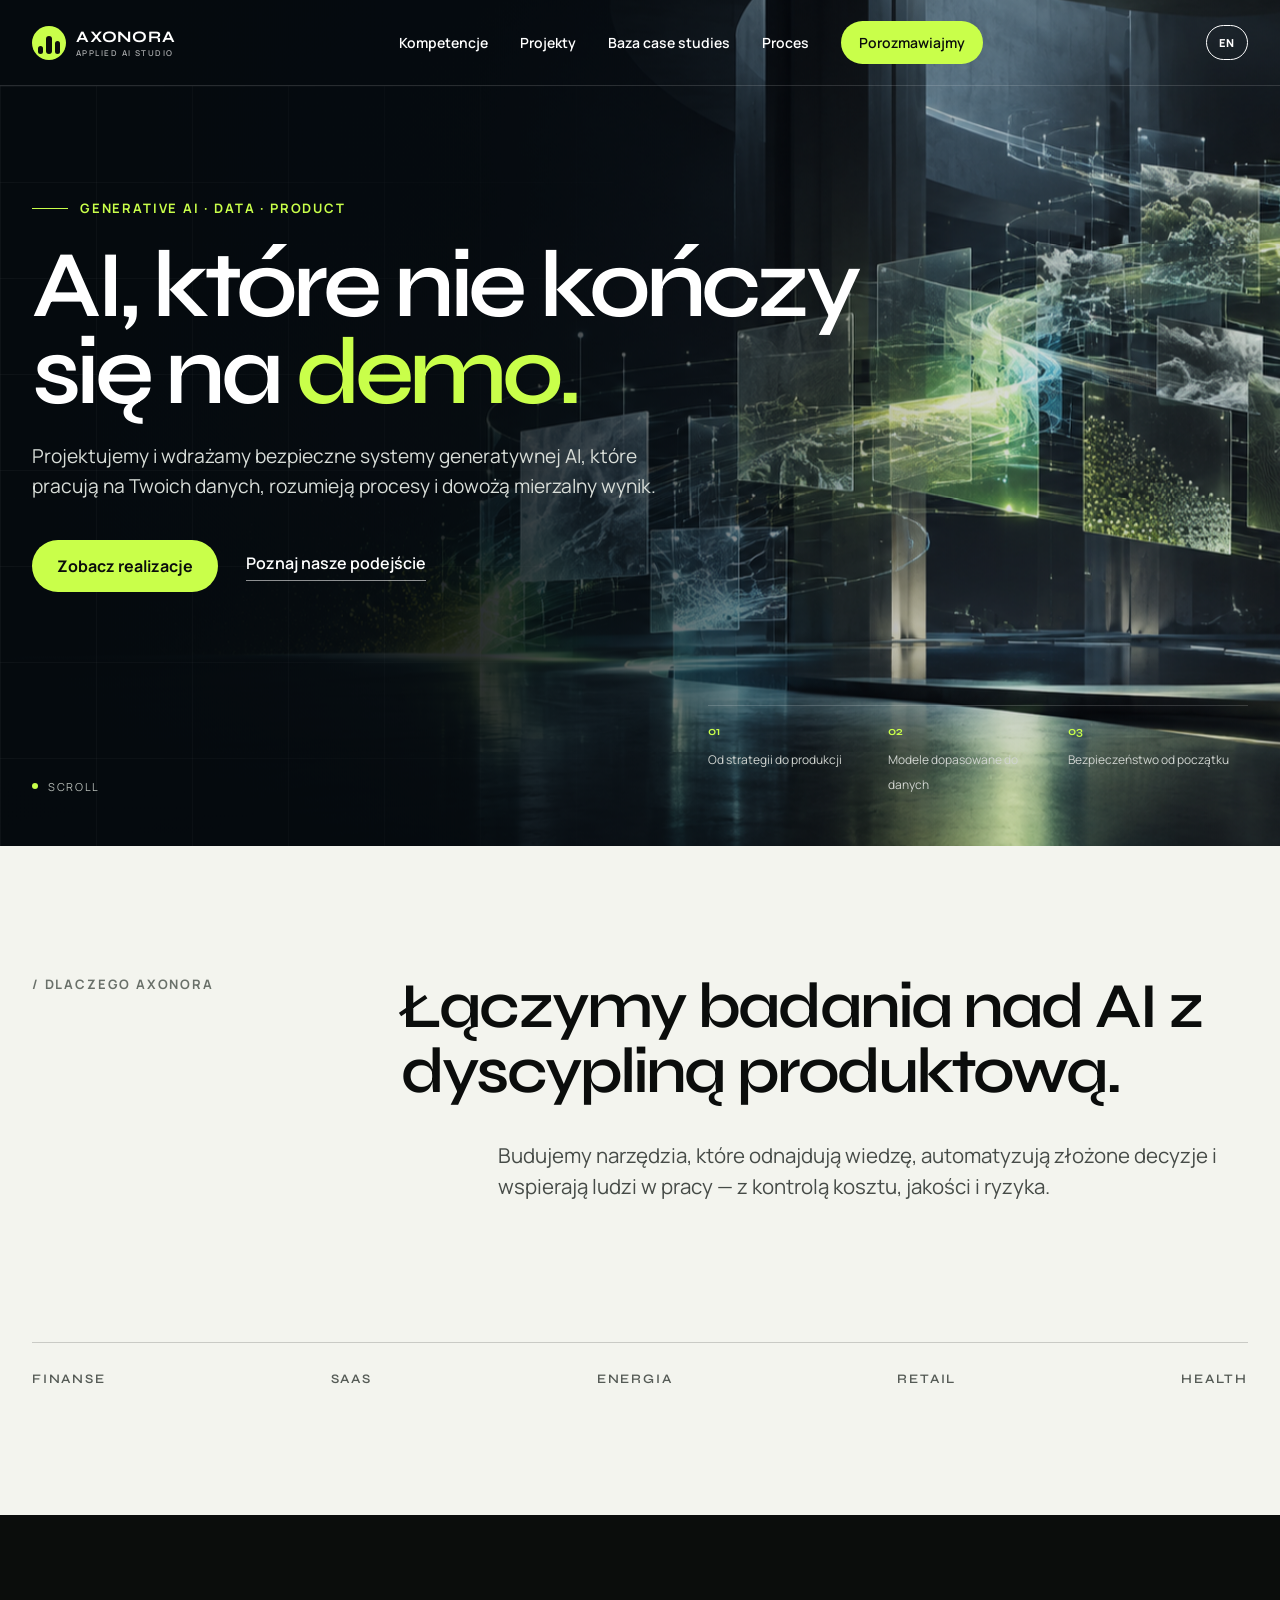
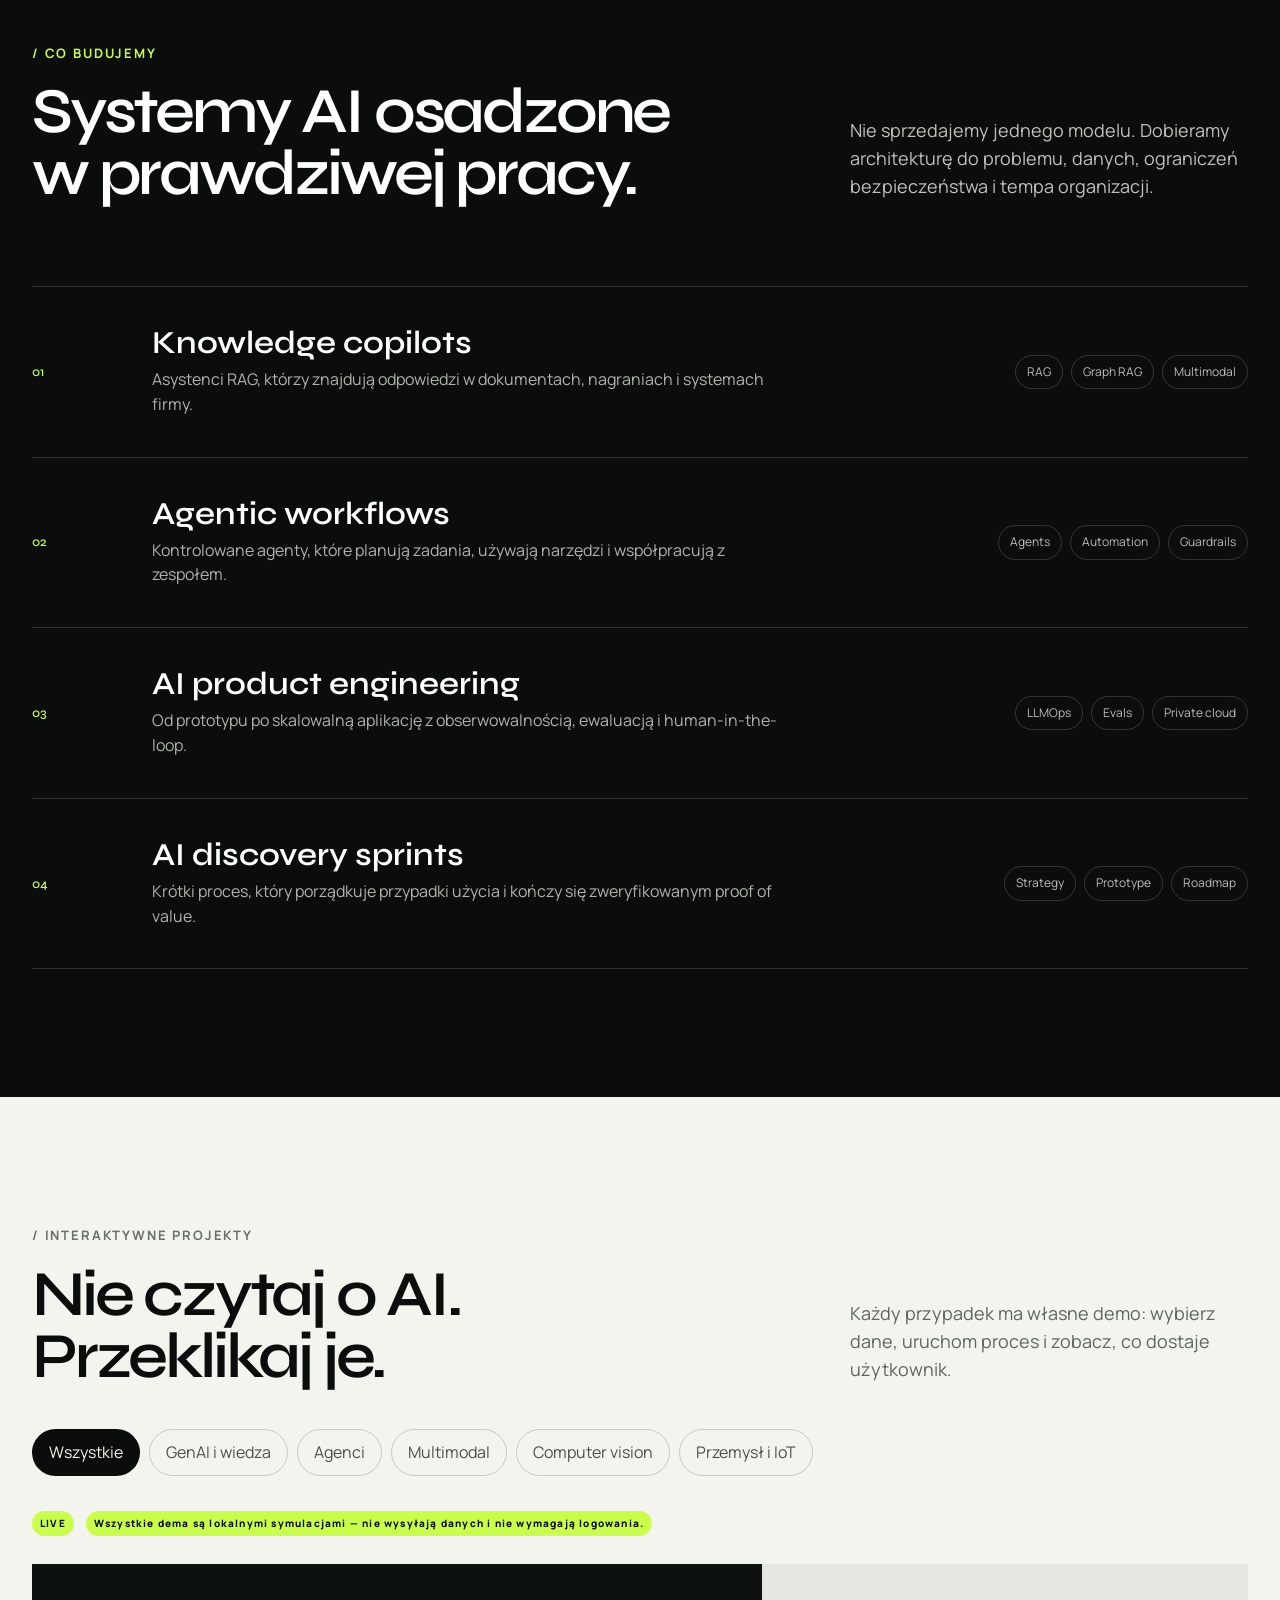
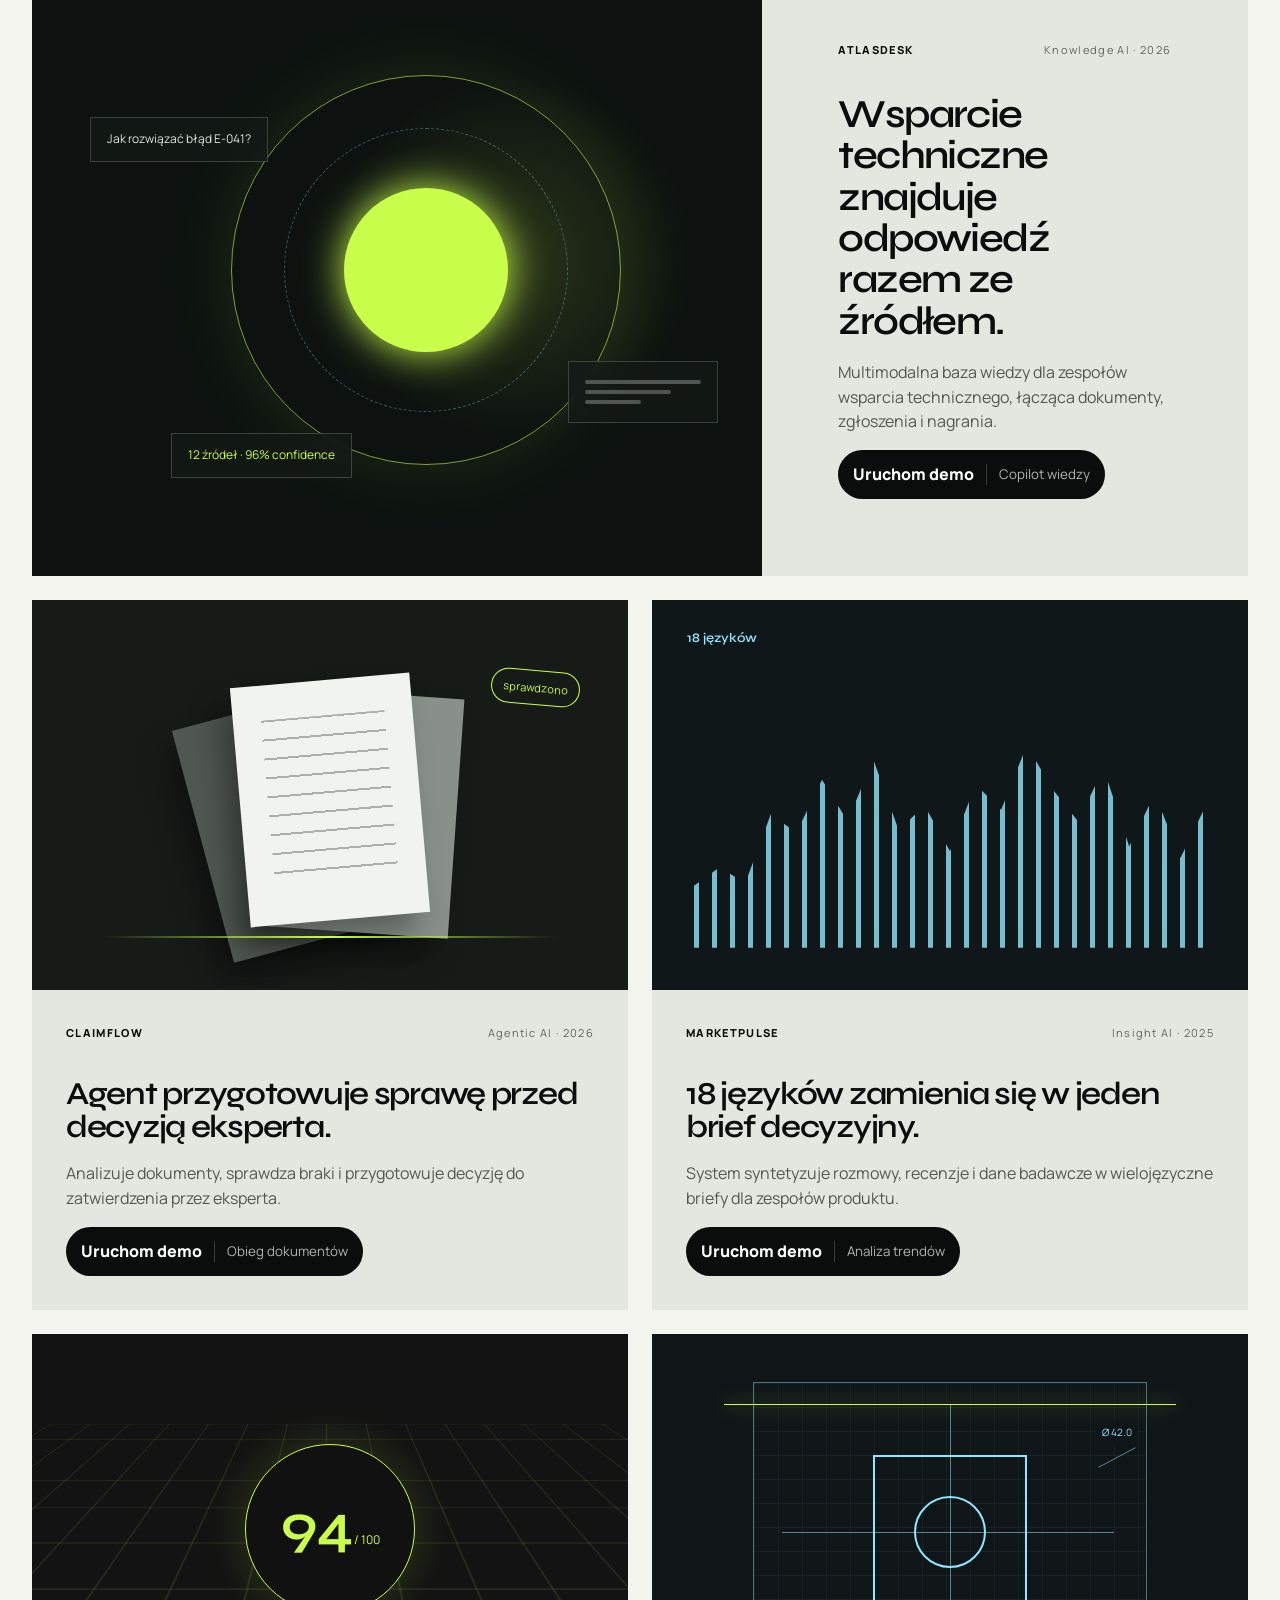
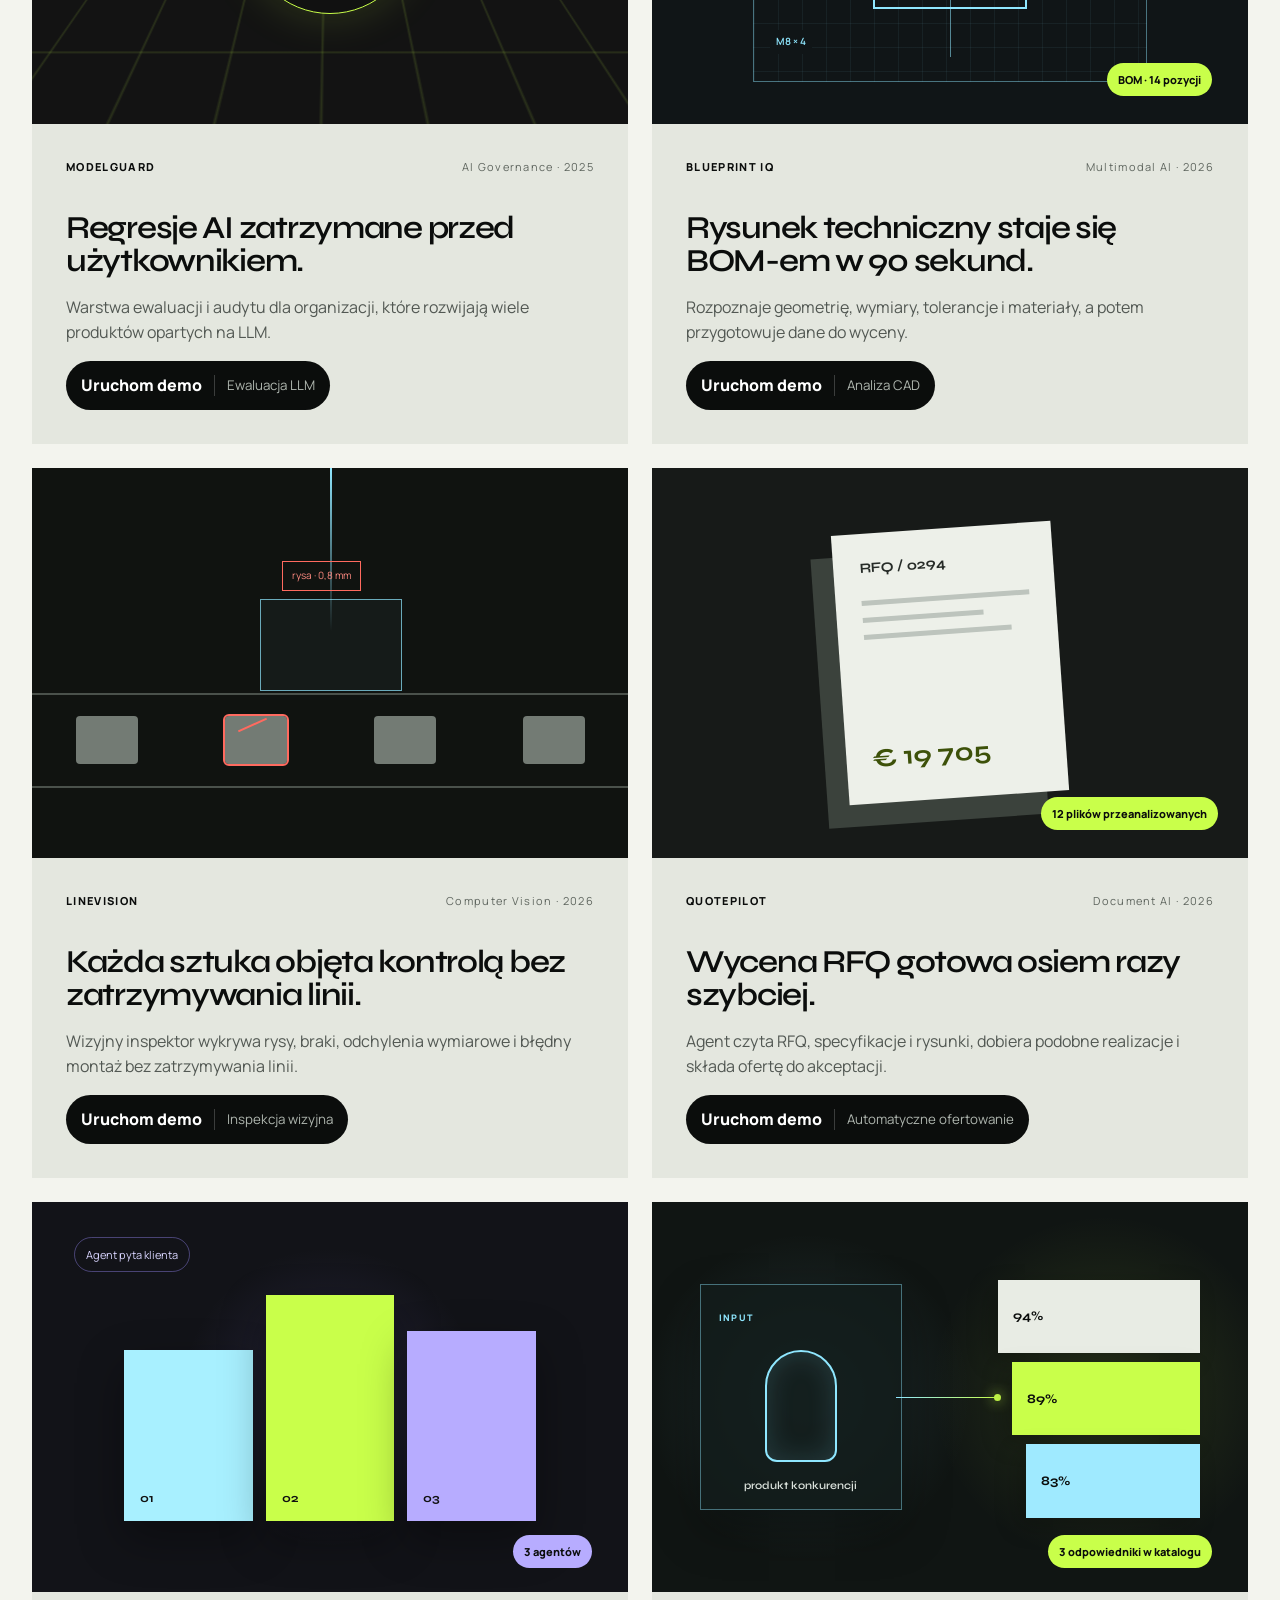
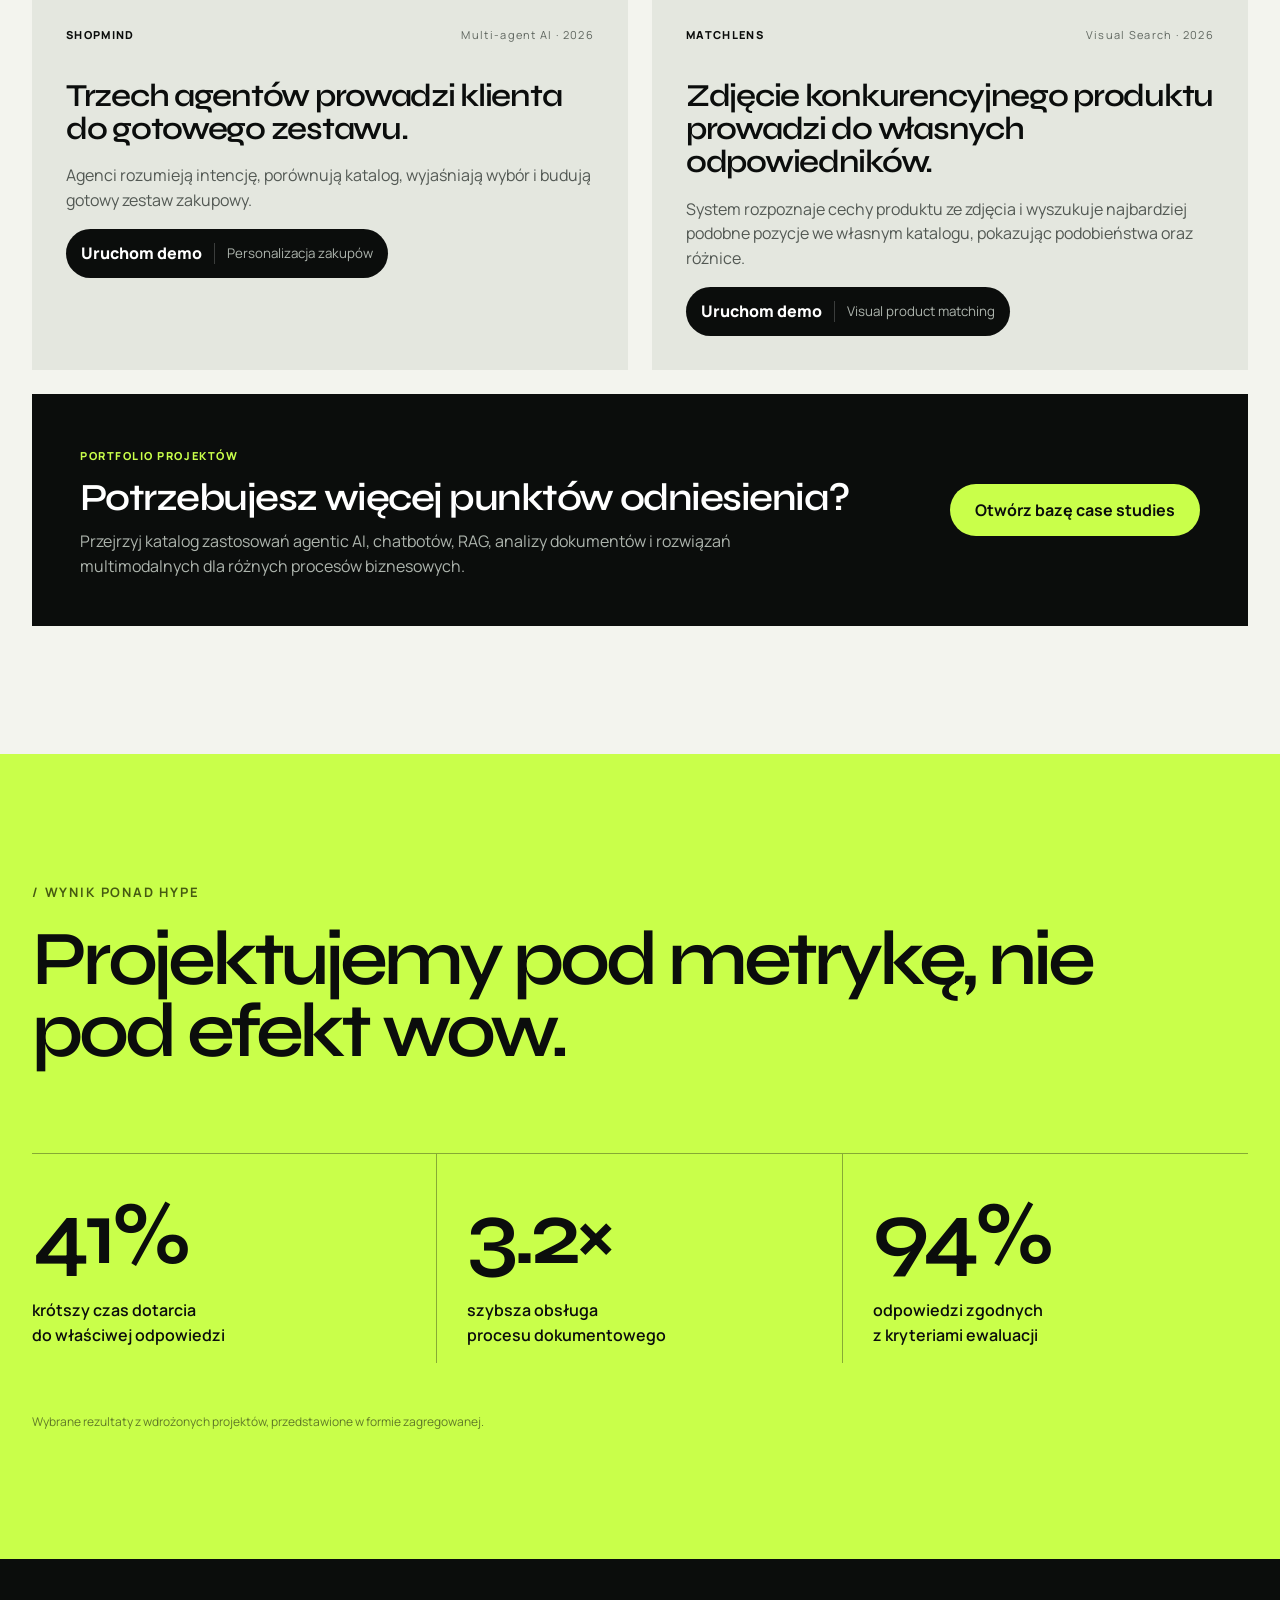
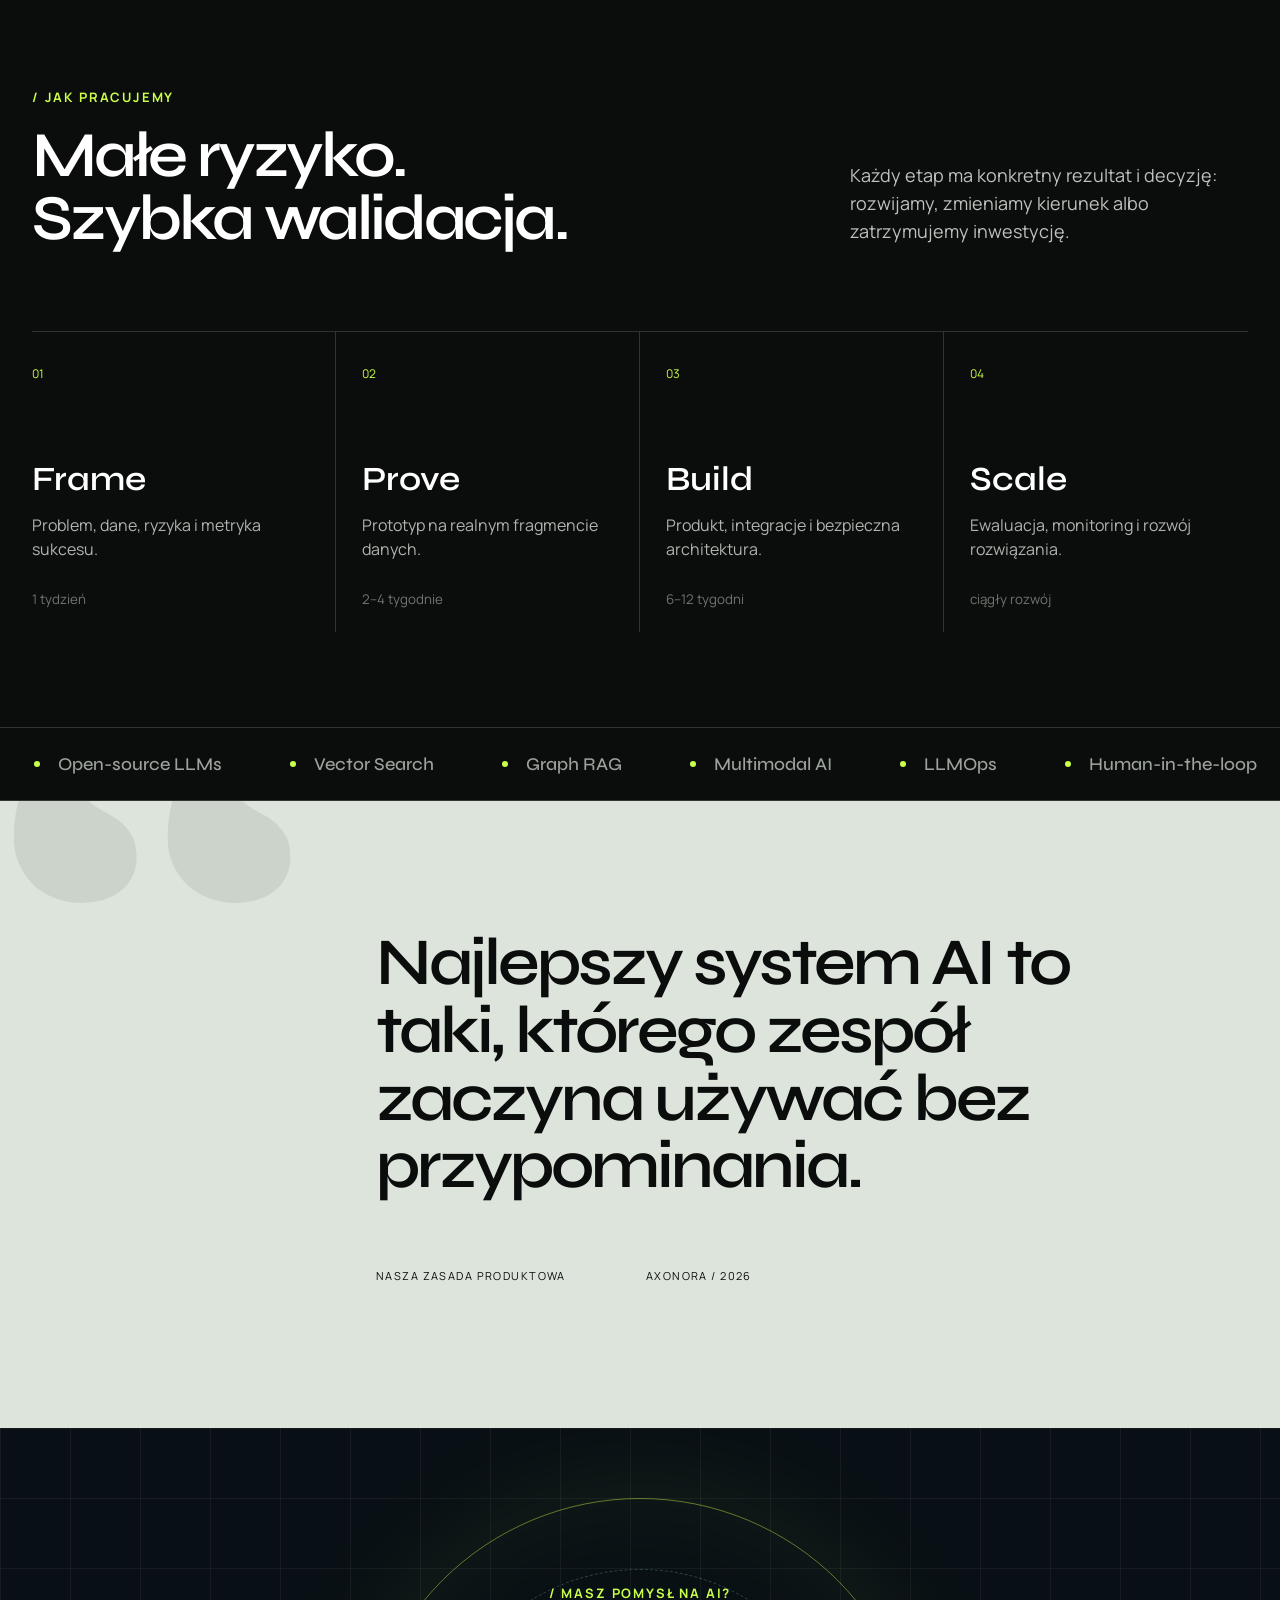
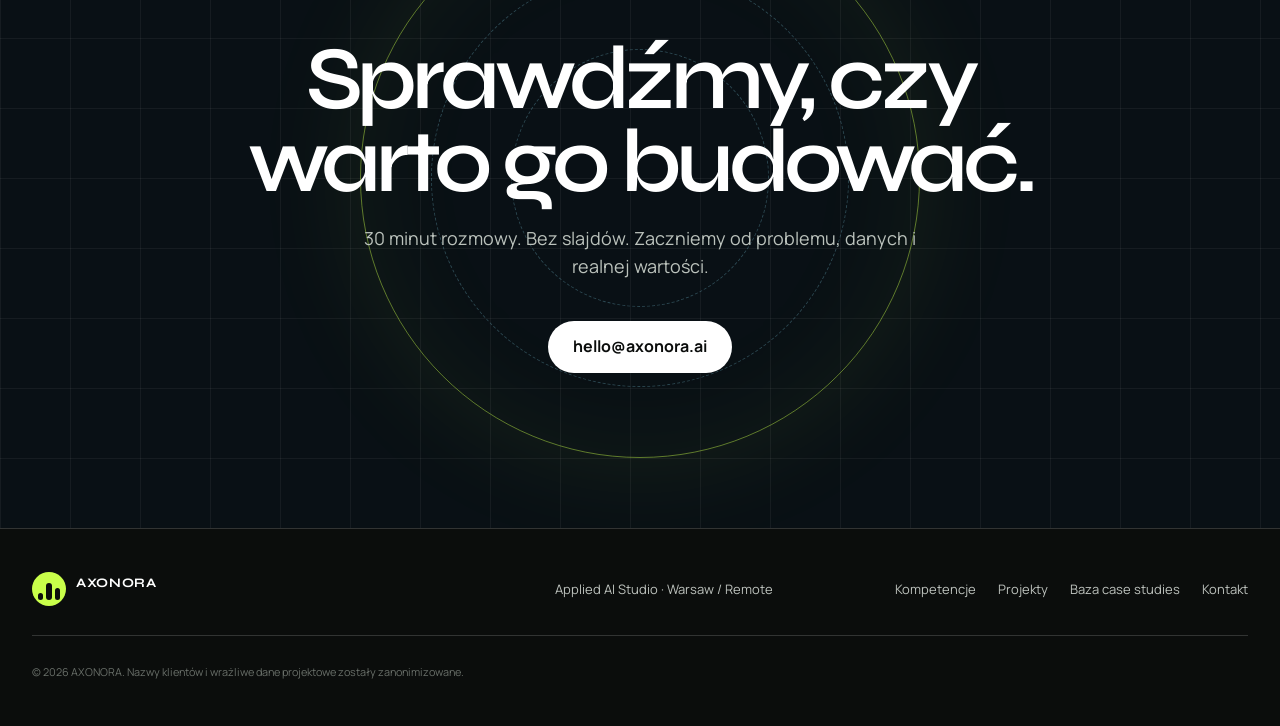
==== commit 4f18eed4: "Improve mobile navigation and language access" ====
--- a/index.html
+++ b/index.html
@@ -35,19 +35,20 @@
         <small>APPLIED AI STUDIO</small>
       </a>
 
-      <button class="menu-toggle" type="button" aria-expanded="false" aria-controls="site-nav">
-        <span class="sr-only" data-i18n>Otwórz menu</span>
-        <span></span><span></span>
-      </button>
-
       <nav class="site-nav" id="site-nav" aria-label="Główna nawigacja" data-i18n-attr="aria-label" data-i18n="Główna nawigacja">
         <a href="#kompetencje" data-i18n>Kompetencje</a>
         <a href="#projekty" data-i18n>Projekty</a>
-        <a href="case-studies/index.html" data-i18n>Baza case studies</a>
+        <a href="case-studies/" data-i18n>Baza case studies</a>
         <a href="#proces" data-i18n>Proces</a>
         <a class="nav-cta" href="#kontakt" data-i18n>Porozmawiajmy</a>
+      </nav>
+      <div class="header-actions">
         <button class="language-switch" type="button" data-language-switch aria-label="Switch language to English">EN</button>
-      </nav>
+        <button class="menu-toggle" type="button" aria-expanded="false" aria-controls="site-nav">
+          <span class="sr-only" data-i18n>Otwórz menu</span>
+          <span></span><span></span>
+        </button>
+      </div>
     </header>
 
     <main id="main">
@@ -301,7 +302,7 @@
             <h3 data-i18n>Potrzebujesz więcej punktów odniesienia?</h3>
             <p data-i18n>Przejrzyj katalog zastosowań agentic AI, chatbotów, RAG, analizy dokumentów i rozwiązań multimodalnych dla różnych procesów biznesowych.</p>
           </div>
-          <a class="button button-primary" href="case-studies/index.html" data-i18n>Otwórz bazę case studies</a>
+          <a class="button button-primary" href="case-studies/" data-i18n>Otwórz bazę case studies</a>
         </div>
       </section>
 
@@ -366,7 +367,7 @@
         <span>AXONORA</span>
       </a>
       <p data-i18n>Applied AI Studio · Warsaw / Remote</p>
-      <div><a href="#kompetencje" data-i18n>Kompetencje</a><a href="#projekty" data-i18n>Projekty</a><a href="case-studies/index.html" data-i18n>Baza case studies</a><a href="mailto:hello@axonora.ai" data-i18n>Kontakt</a></div>
+      <div><a href="#kompetencje" data-i18n>Kompetencje</a><a href="#projekty" data-i18n>Projekty</a><a href="case-studies/" data-i18n>Baza case studies</a><a href="mailto:hello@axonora.ai" data-i18n>Kontakt</a></div>
       <small>© <span data-year></span> AXONORA. <span data-i18n>Nazwy klientów i wrażliwe dane projektowe zostały zanonimizowane.</span></small>
     </footer>
 
--- a/styles.css
+++ b/styles.css
@@ -61,6 +61,7 @@
 .nav-cta { padding: 11px 18px; color: var(--ink); background: var(--acid); border-radius: 999px; }
 .language-switch { min-width: 42px; padding: 8px 10px; color: inherit; border: 1px solid currentColor; border-radius: 999px; background: transparent; font-size: 11px; font-weight: 800; letter-spacing: .08em; cursor: pointer; }
 .language-switch:hover, .language-switch:focus-visible { color: var(--ink); border-color: var(--acid); background: var(--acid); }
+.header-actions { display:flex; align-items:center; gap:10px; }
 .menu-toggle { display: none; border: 0; background: transparent; color: inherit; }
 
 .hero { position: relative; min-height: 790px; height: min(94vh, 940px); color: var(--white); background: #091015; overflow: hidden; }
@@ -84,7 +85,7 @@
 .hero-meta b { display: block; margin-bottom: 8px; color: var(--acid); font: 600 12px var(--display); }
 .hero-meta span { color: #d0d4d0; font-size: 12px; line-height: 1.4; }
 .scroll-cue { position: absolute; z-index: 2; left: max(32px, calc((100vw - 1440px) / 2)); bottom: 51px; display: flex; align-items: center; gap: 10px; color: #b4bab5; font-size: 11px; letter-spacing: .15em; text-transform: uppercase; }
-.scroll-cue span { width: 6px; height: 6px; background: var(--acid); border-radius: 50%; animation: blink 1.8s infinite; }
+.scroll-cue > span:first-child { flex: 0 0 6px; width: 6px; height: 6px; background: var(--acid); border-radius: 50%; animation: blink 1.8s infinite; }
 
 .section { padding: 128px max(32px, calc((100vw - 1440px) / 2)); }
 .section-dark { color: var(--white); background: var(--ink); }
@@ -315,14 +316,16 @@
 @media (max-width: 900px) {
   :root { --page: calc(100vw - 40px); }
   .site-header { height:72px; padding:0 20px; }
+  .header-actions { position:relative; z-index:2; }
   .menu-toggle { position:relative; z-index:2; display:grid; gap:7px; width:44px; height:44px; padding:13px 9px; }
+  .header-actions .language-switch { font-size:13px; }
   .menu-toggle span:not(.sr-only) { display:block; width:100%; height:1px; background:currentColor; transition:transform .3s; }
   .menu-toggle[aria-expanded="true"] span:nth-last-child(2){transform:translateY(4px) rotate(45deg)}
   .menu-toggle[aria-expanded="true"] span:last-child{transform:translateY(-4px) rotate(-45deg)}
-  .site-nav { position:fixed; inset:0; display:flex; flex-direction:column; align-items:flex-start; justify-content:center; gap:24px; padding:80px 28px; color:var(--white); background:var(--ink); transform:translateX(100%); transition:transform .35s; }
+  .site-nav { position:fixed; z-index:1; inset:0; width:100%; height:100vh; height:100dvh; overflow-y:auto; overscroll-behavior:contain; display:flex; flex-direction:column; align-items:flex-start; justify-content:center; gap:24px; padding:80px 28px; color:var(--white); background:var(--ink); transform:translateX(100%); transition:transform .35s; }
   .site-nav.is-open { transform:none; }
+  .site-header.menu-open { color:var(--white); background:transparent; backdrop-filter:none; border-color:transparent; }
   .site-nav a { font:600 38px var(--display); }
-  .site-nav .language-switch { font-size: 13px; }
   .nav-cta { margin-top:15px; font:700 16px var(--body)!important; }
   .hero { min-height:790px; height:100svh; }
   .hero-image { background:linear-gradient(180deg,rgba(5,10,14,.5),rgba(5,10,14,.96) 76%),url("assets/ai-lattice-hero.png") 66% center/cover no-repeat; }
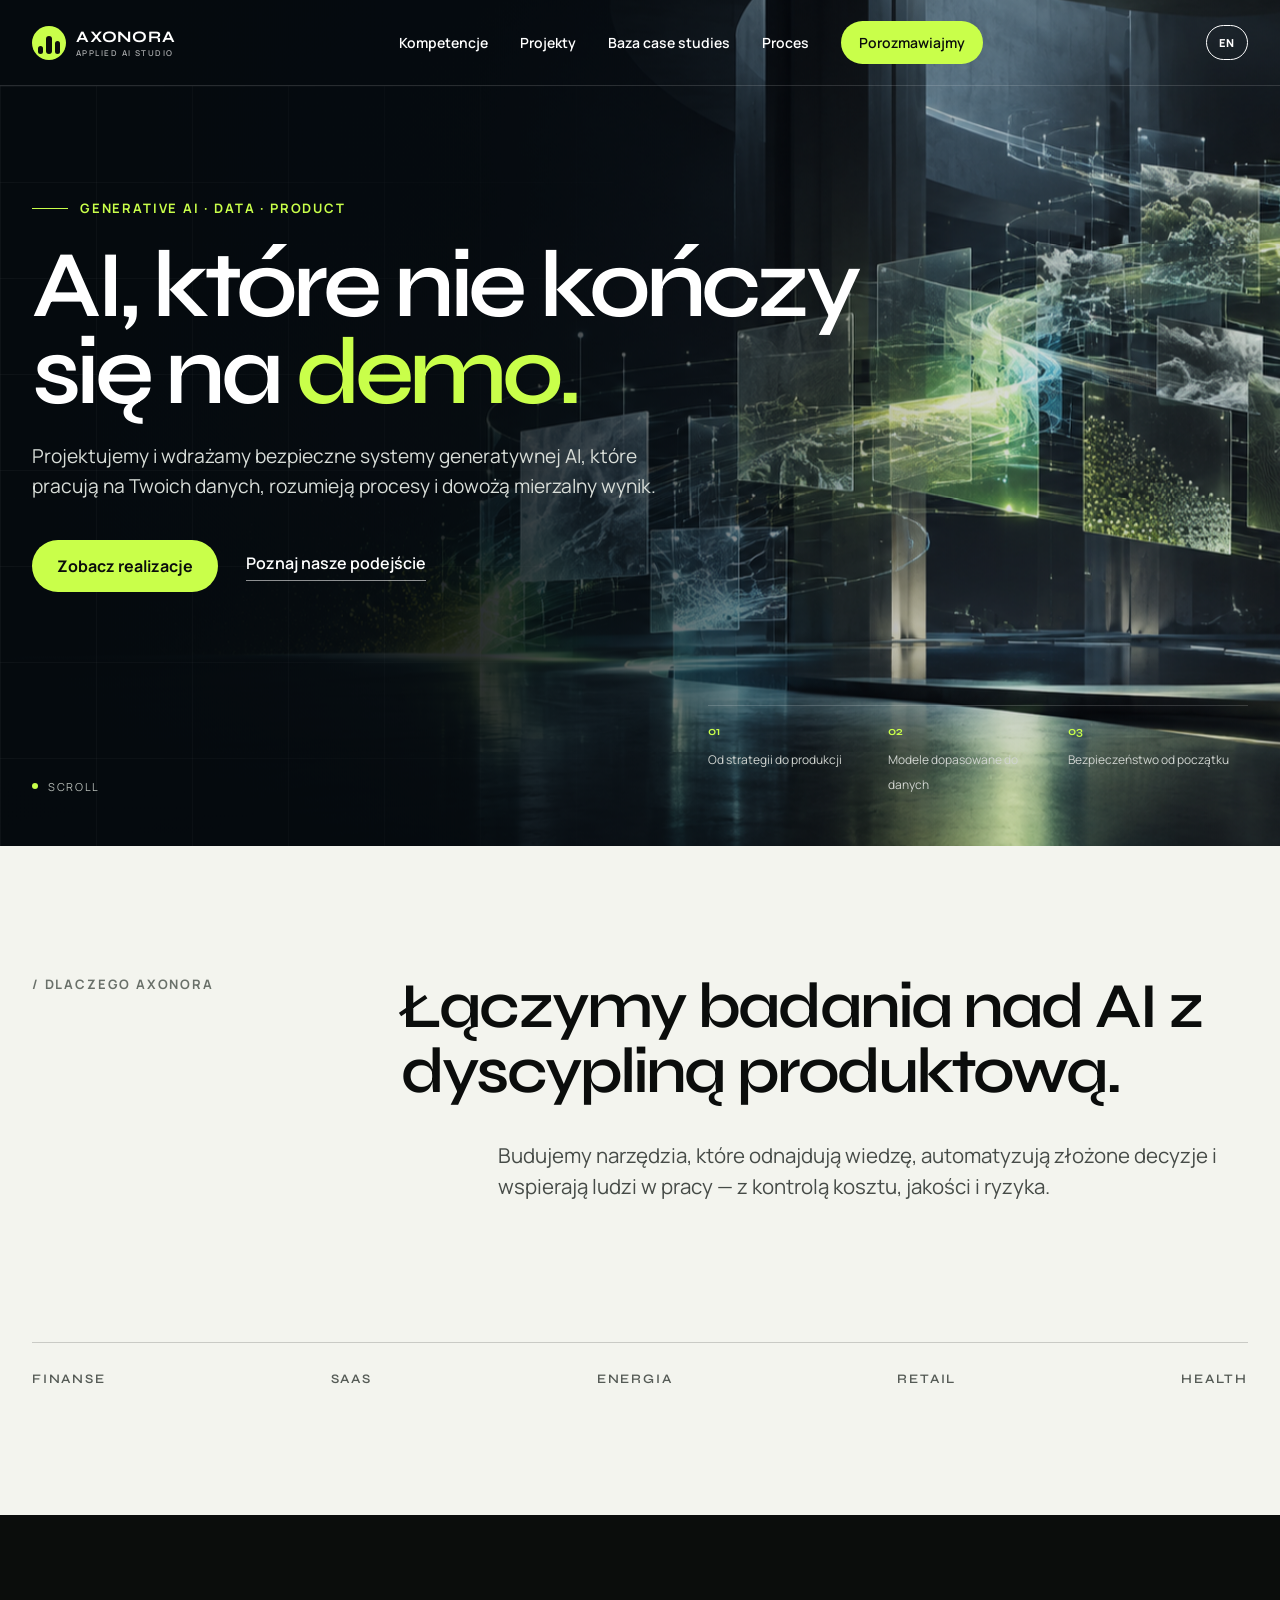
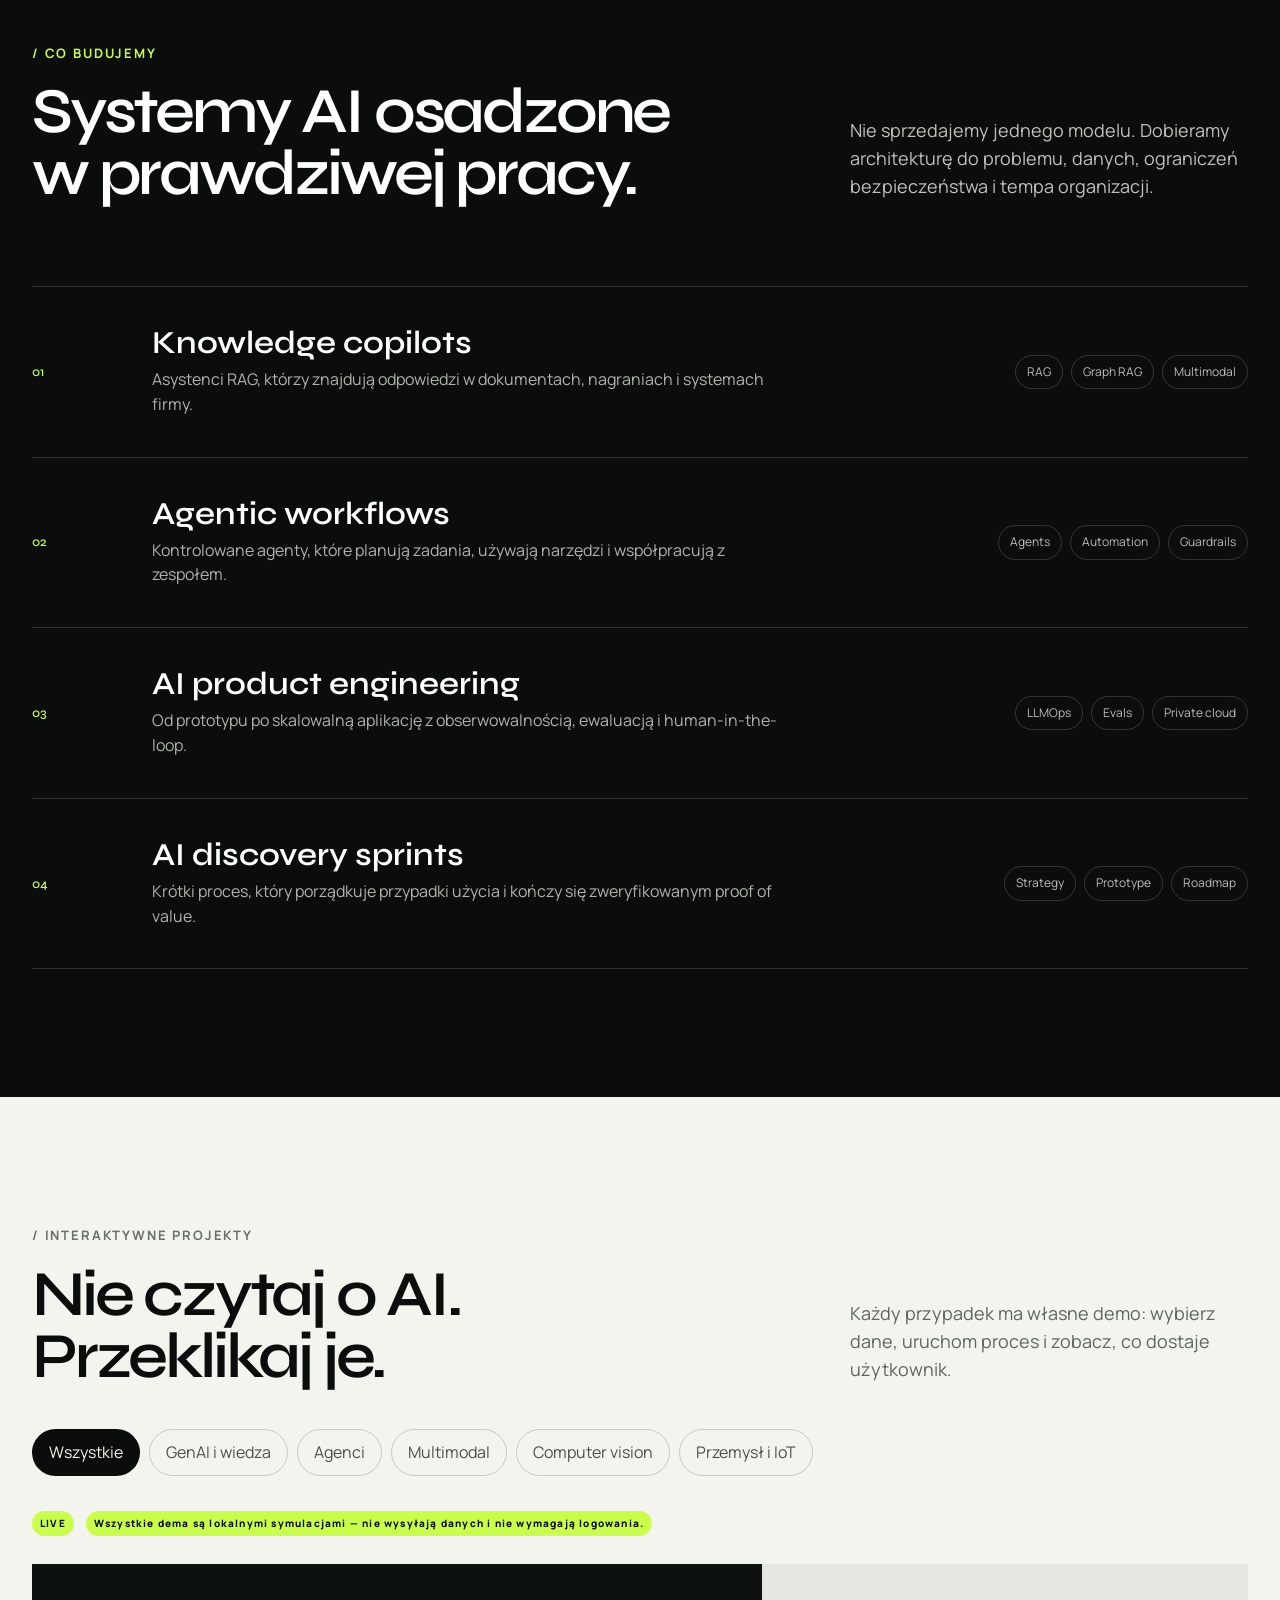
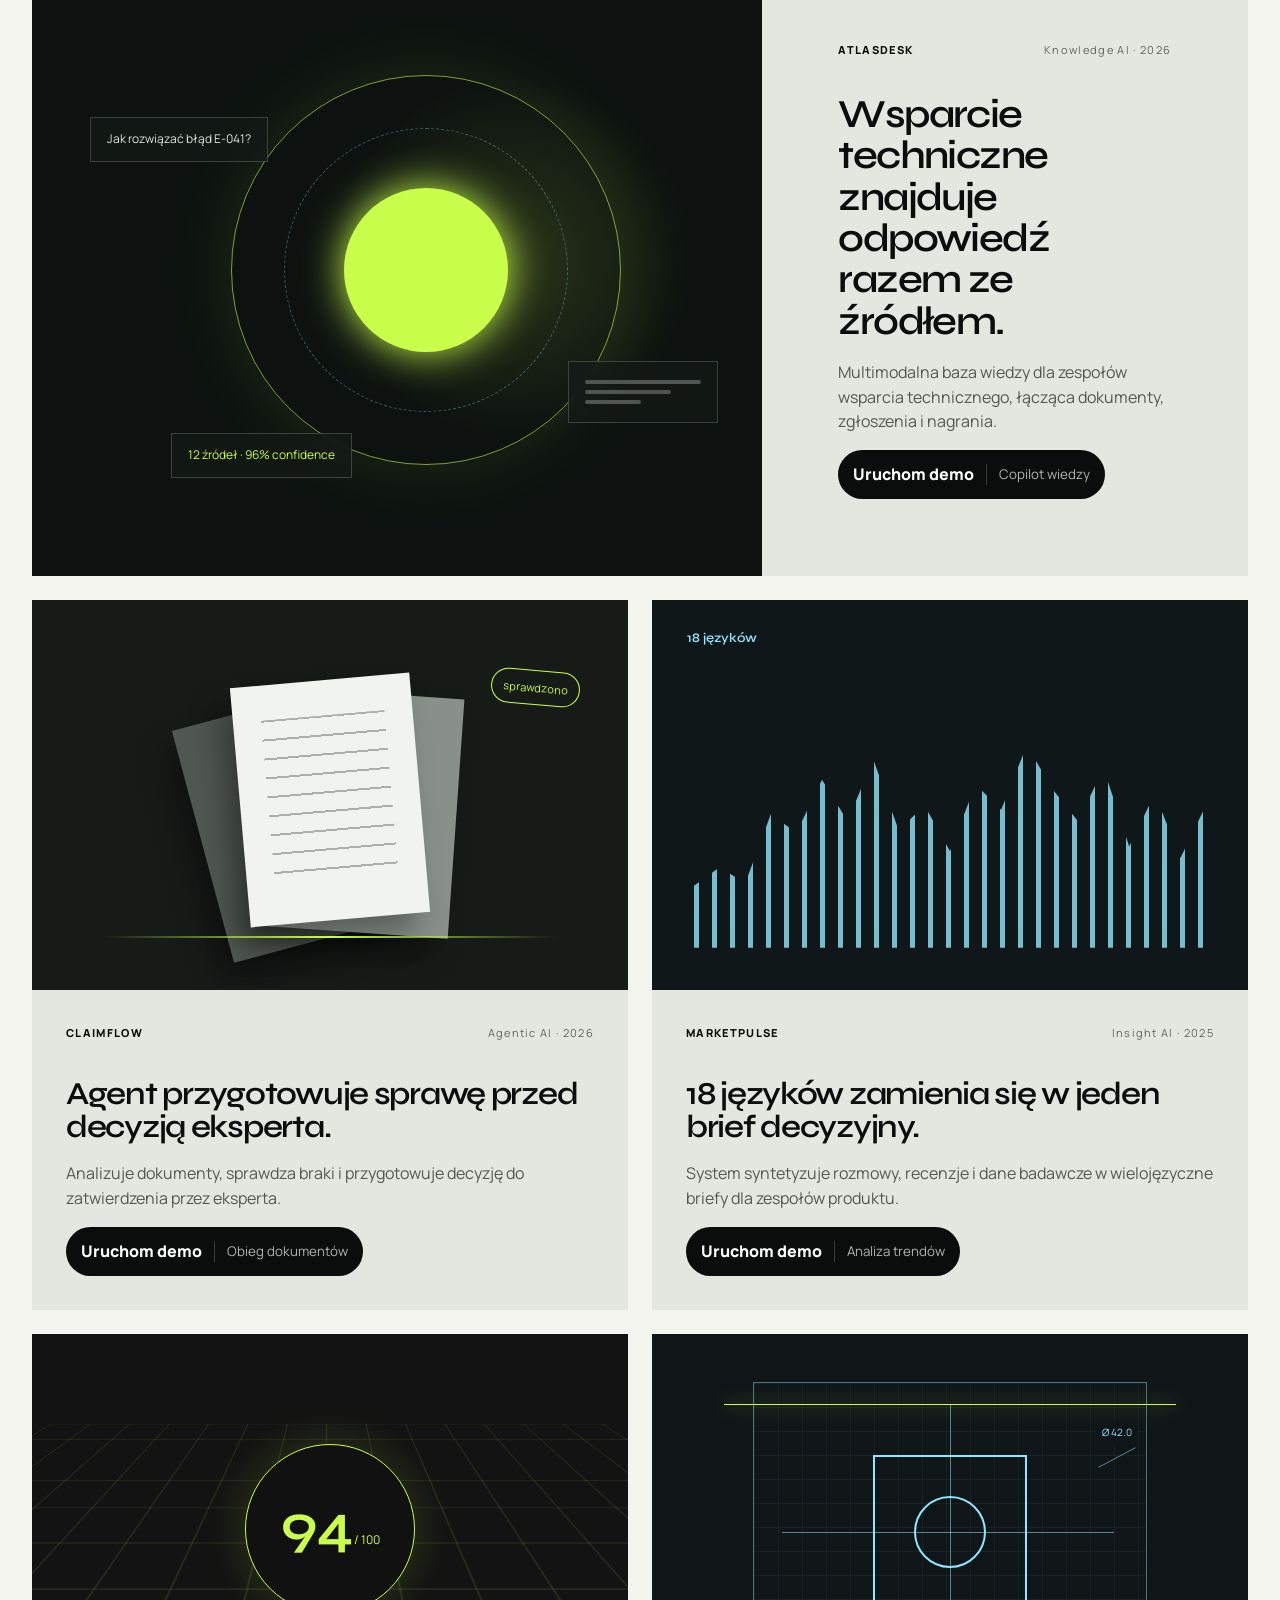
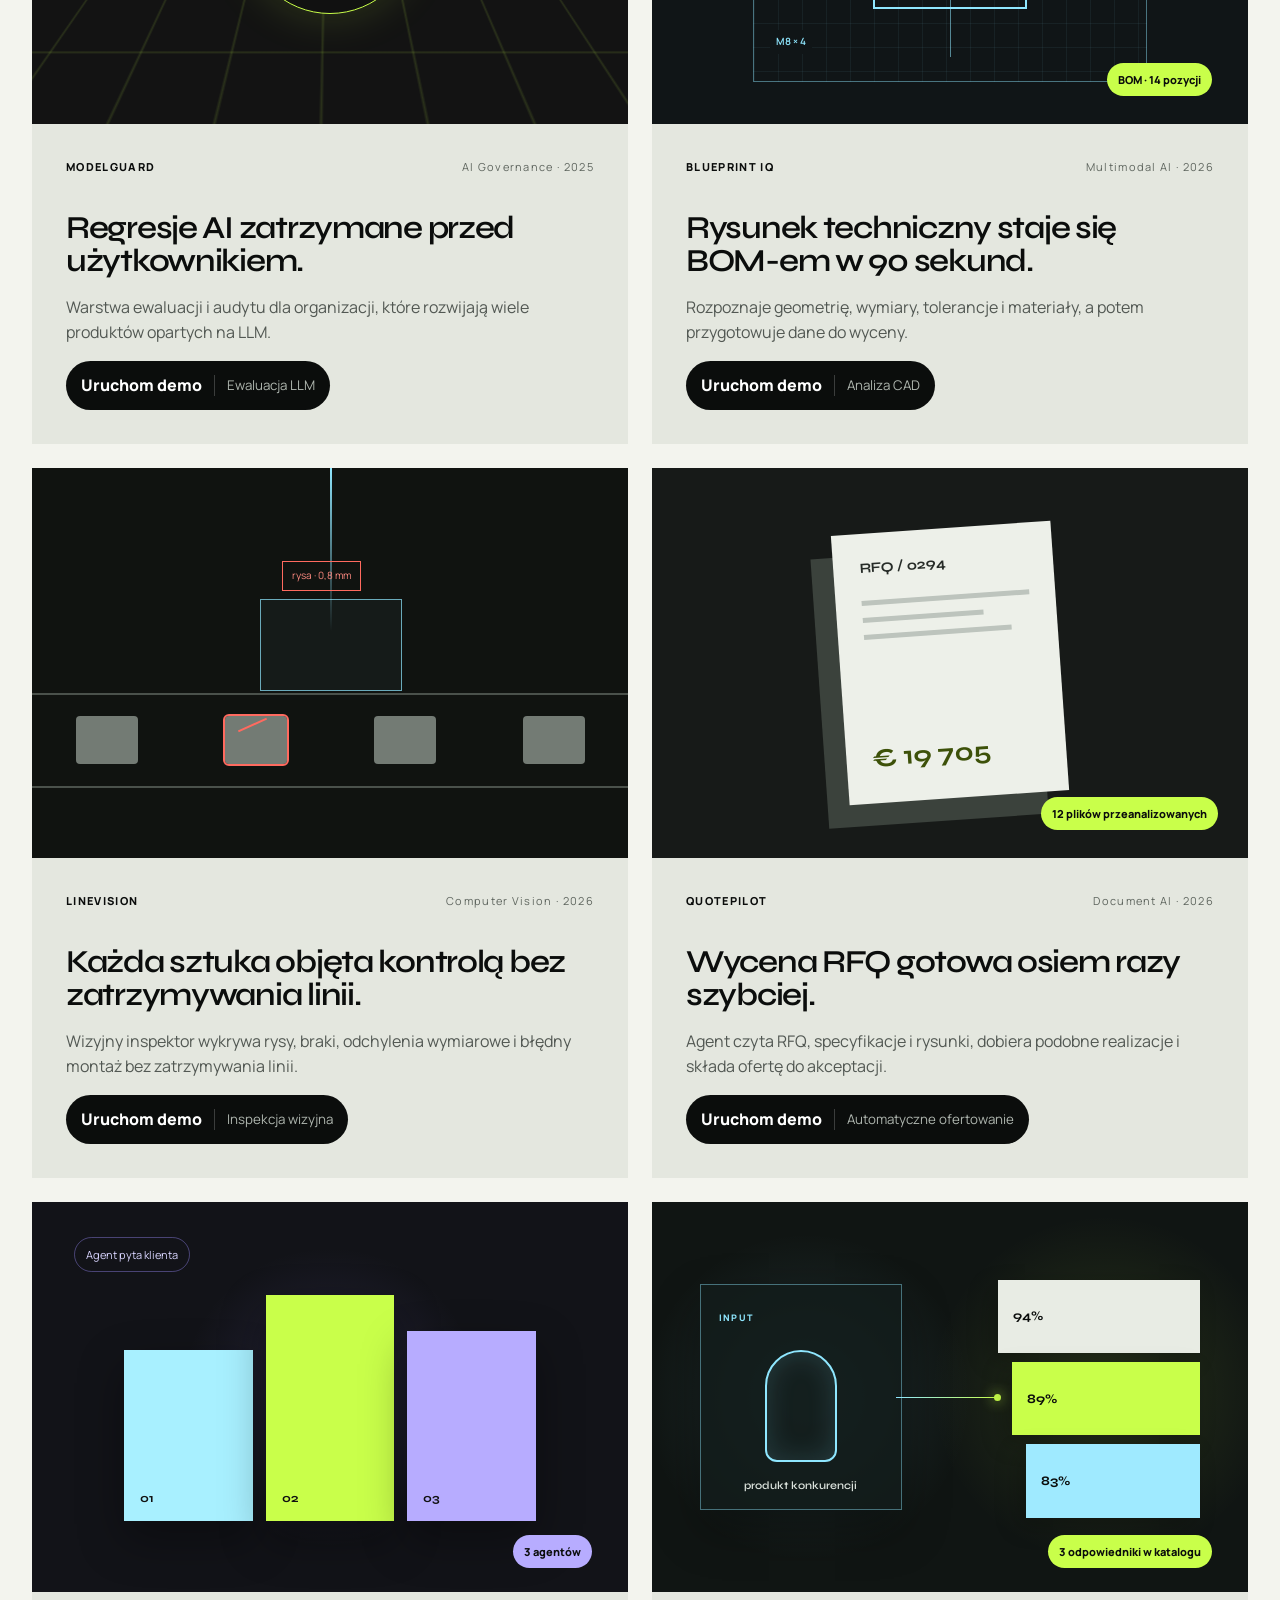
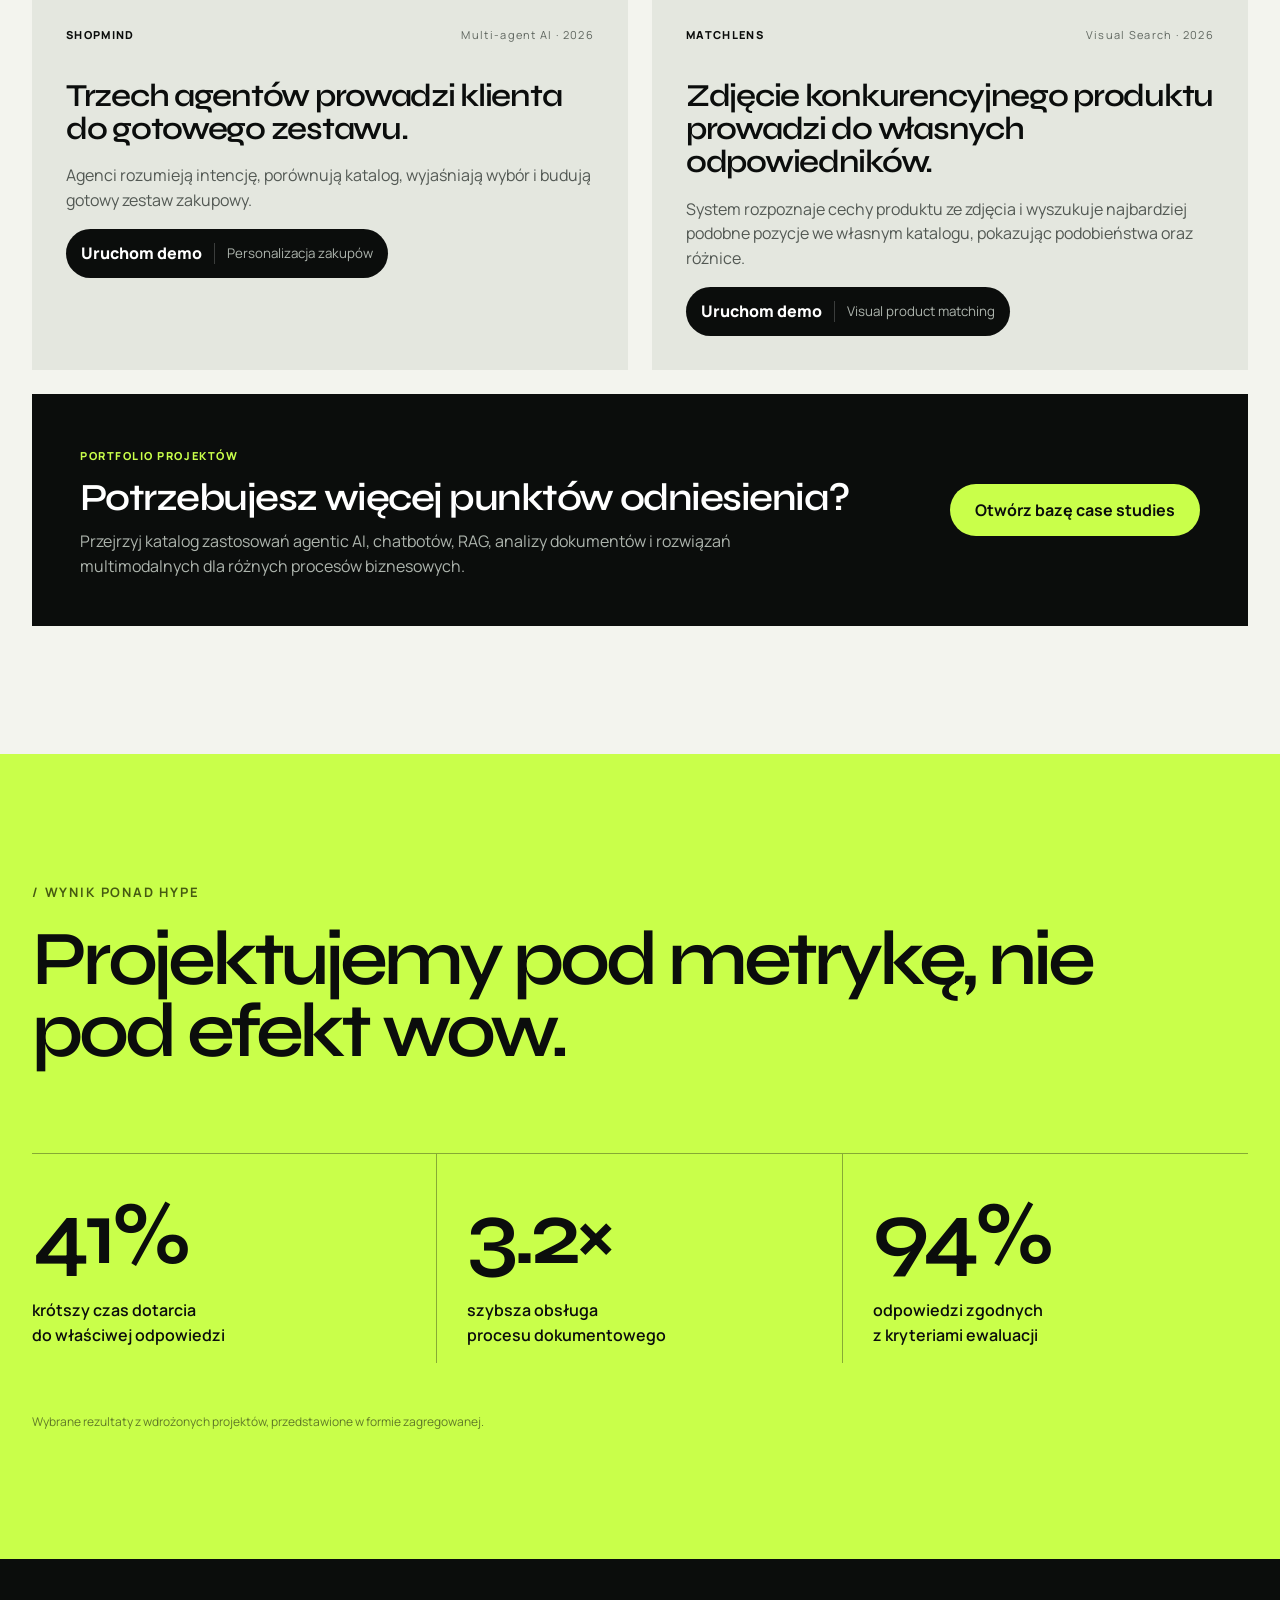
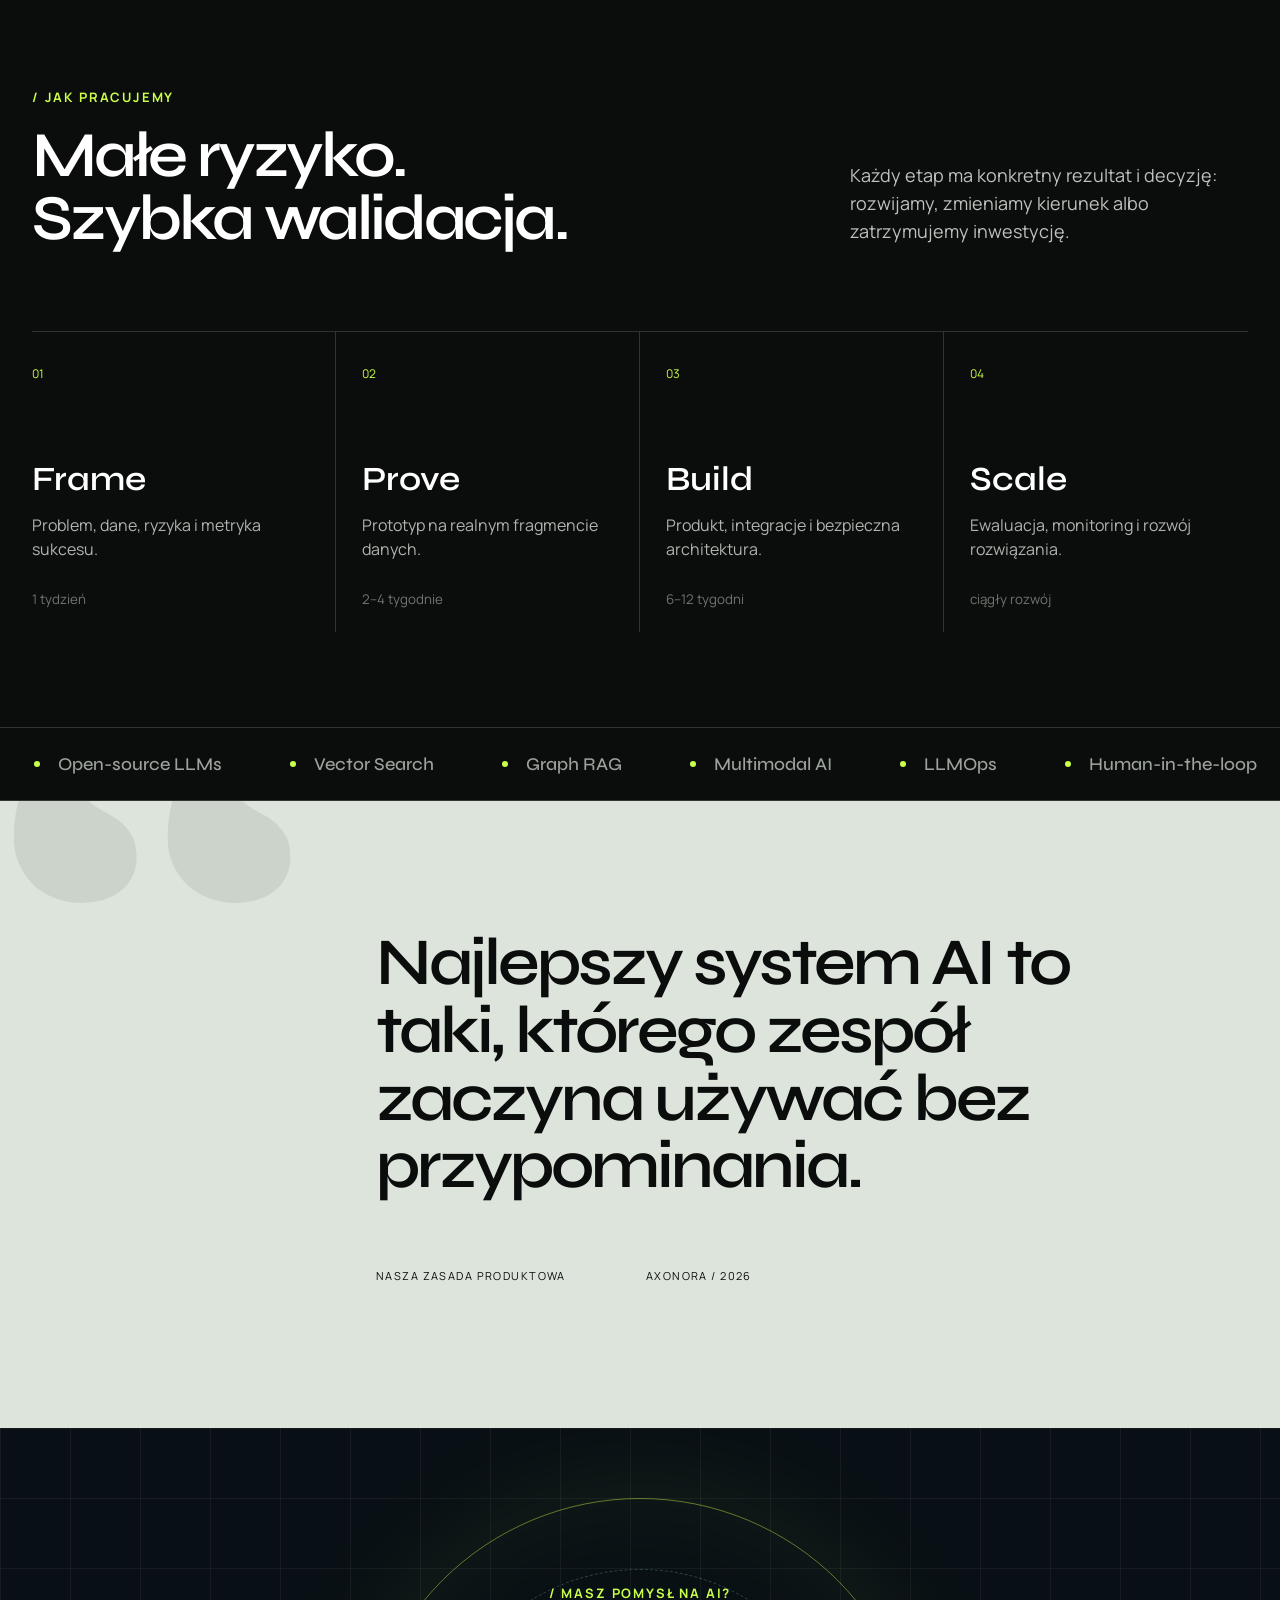
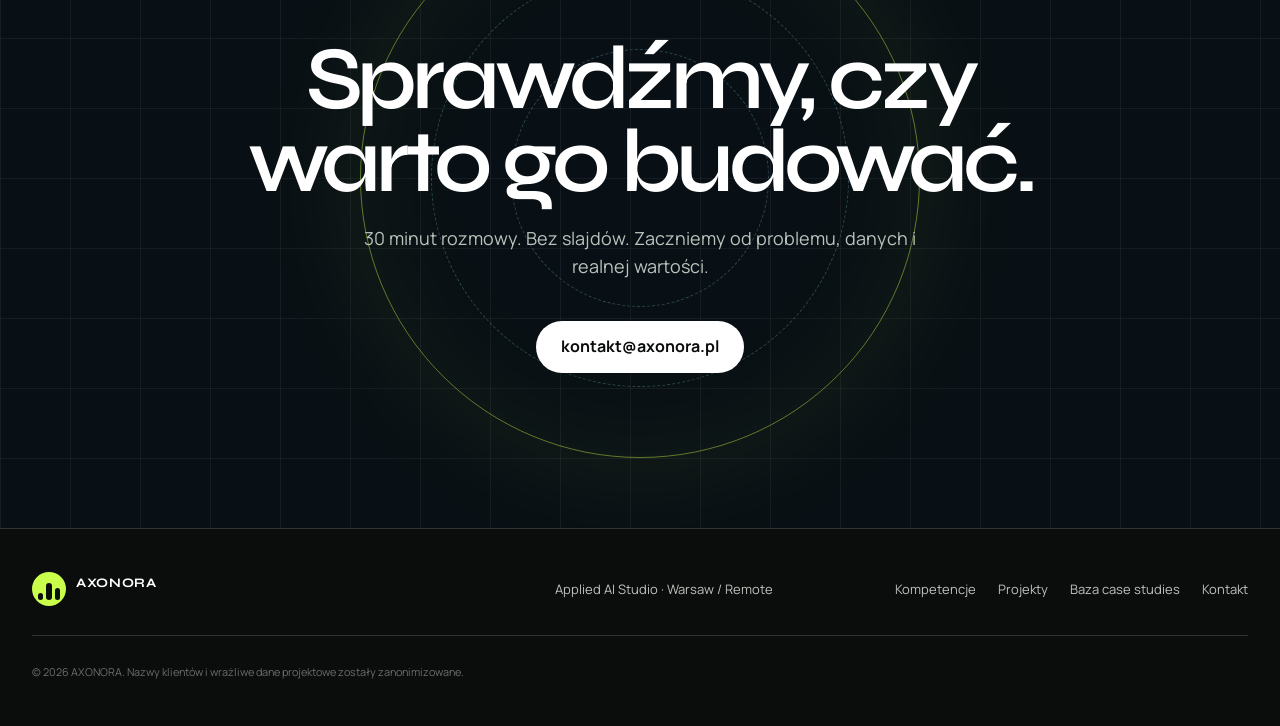
==== commit 6e1ccc38: "Update contact email address" ====
--- a/index.html
+++ b/index.html
@@ -357,7 +357,7 @@
         <p class="section-kicker reveal" data-i18n>/ Masz pomysł na AI?</p>
         <h2 class="reveal" data-i18n data-i18n-html="true">Sprawdźmy, czy<br />warto go budować.</h2>
         <p class="contact-lead reveal" data-i18n>30 minut rozmowy. Bez slajdów. Zaczniemy od problemu, danych i realnej wartości.</p>
-        <a class="button button-light reveal" href="mailto:hello@axonora.ai?subject=Projekt%20AI">hello@axonora.ai</a>
+        <a class="button button-light reveal" href="mailto:kontakt@axonora.pl?subject=Projekt%20AI">kontakt@axonora.pl</a>
       </section>
     </main>
 
@@ -367,7 +367,7 @@
         <span>AXONORA</span>
       </a>
       <p data-i18n>Applied AI Studio · Warsaw / Remote</p>
-      <div><a href="#kompetencje" data-i18n>Kompetencje</a><a href="#projekty" data-i18n>Projekty</a><a href="case-studies/" data-i18n>Baza case studies</a><a href="mailto:hello@axonora.ai" data-i18n>Kontakt</a></div>
+      <div><a href="#kompetencje" data-i18n>Kompetencje</a><a href="#projekty" data-i18n>Projekty</a><a href="case-studies/" data-i18n>Baza case studies</a><a href="mailto:kontakt@axonora.pl" data-i18n>Kontakt</a></div>
       <small>© <span data-year></span> AXONORA. <span data-i18n>Nazwy klientów i wrażliwe dane projektowe zostały zanonimizowane.</span></small>
     </footer>
 
